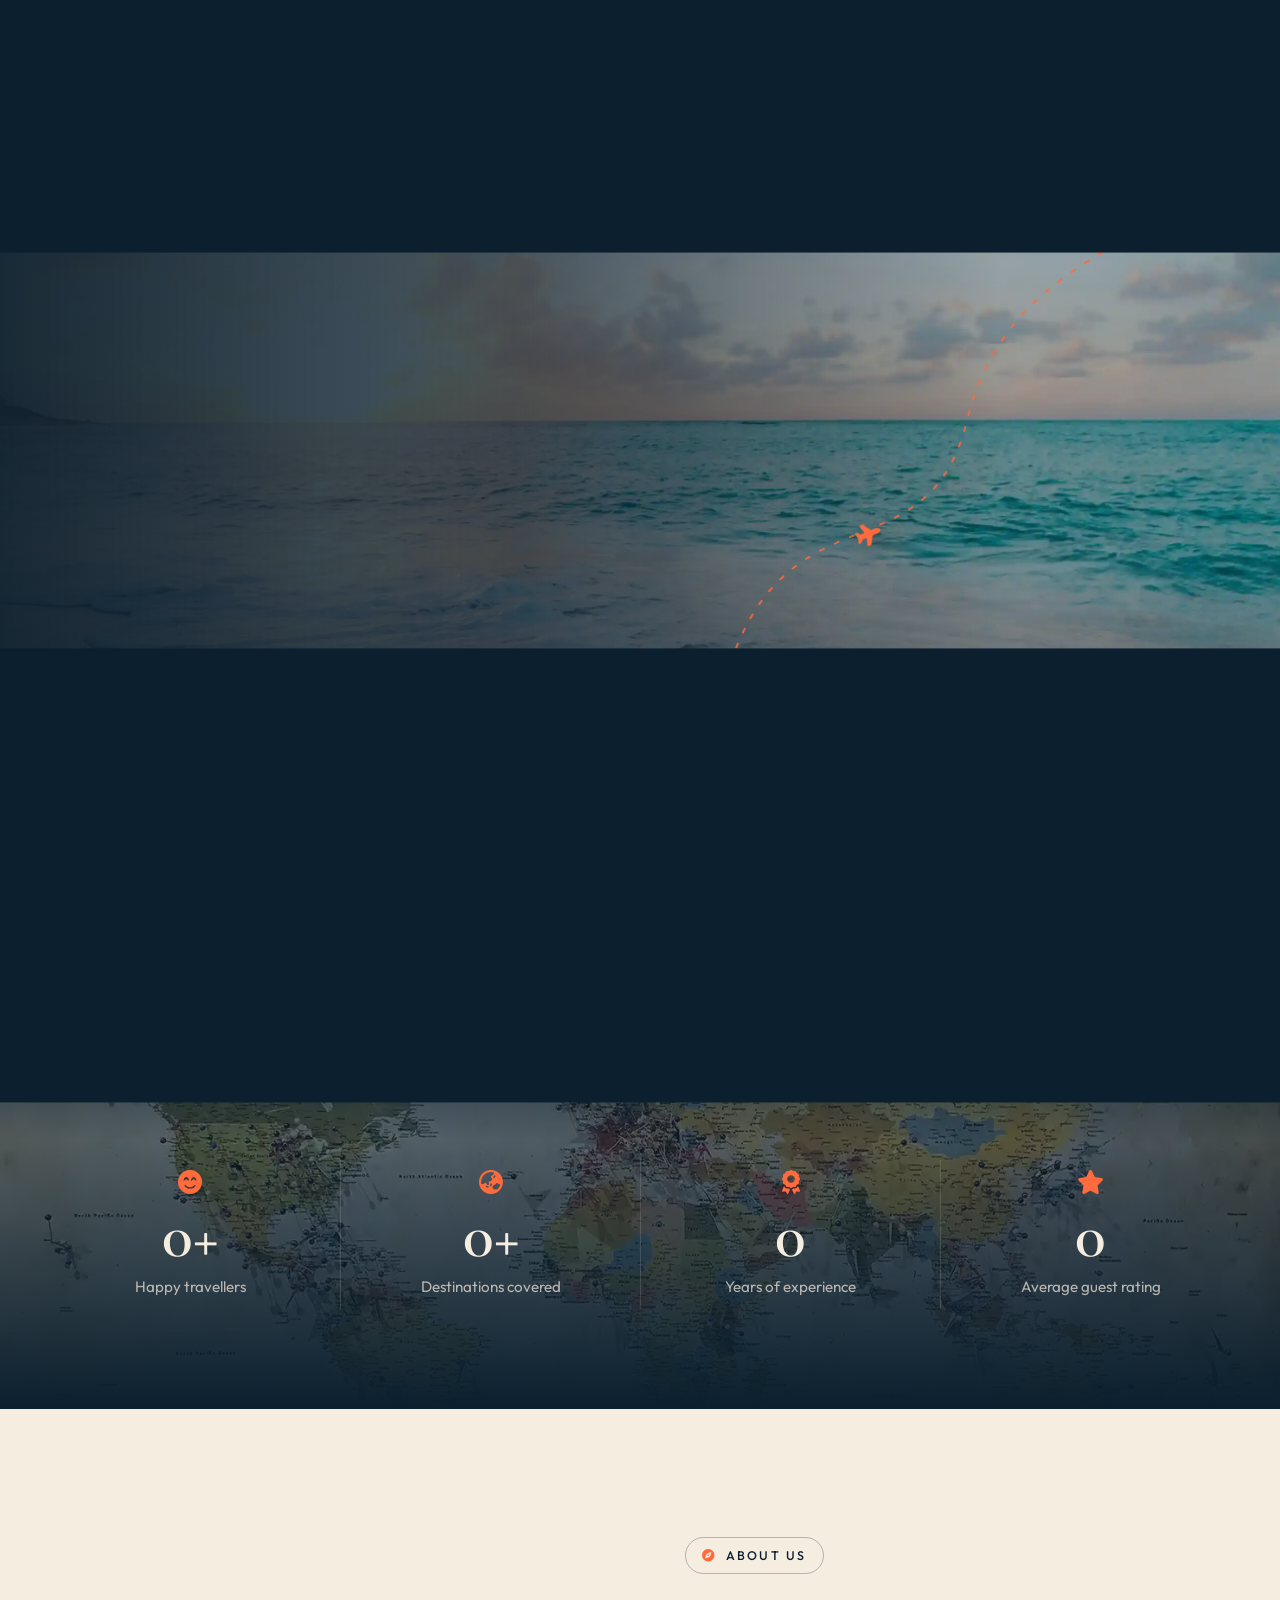
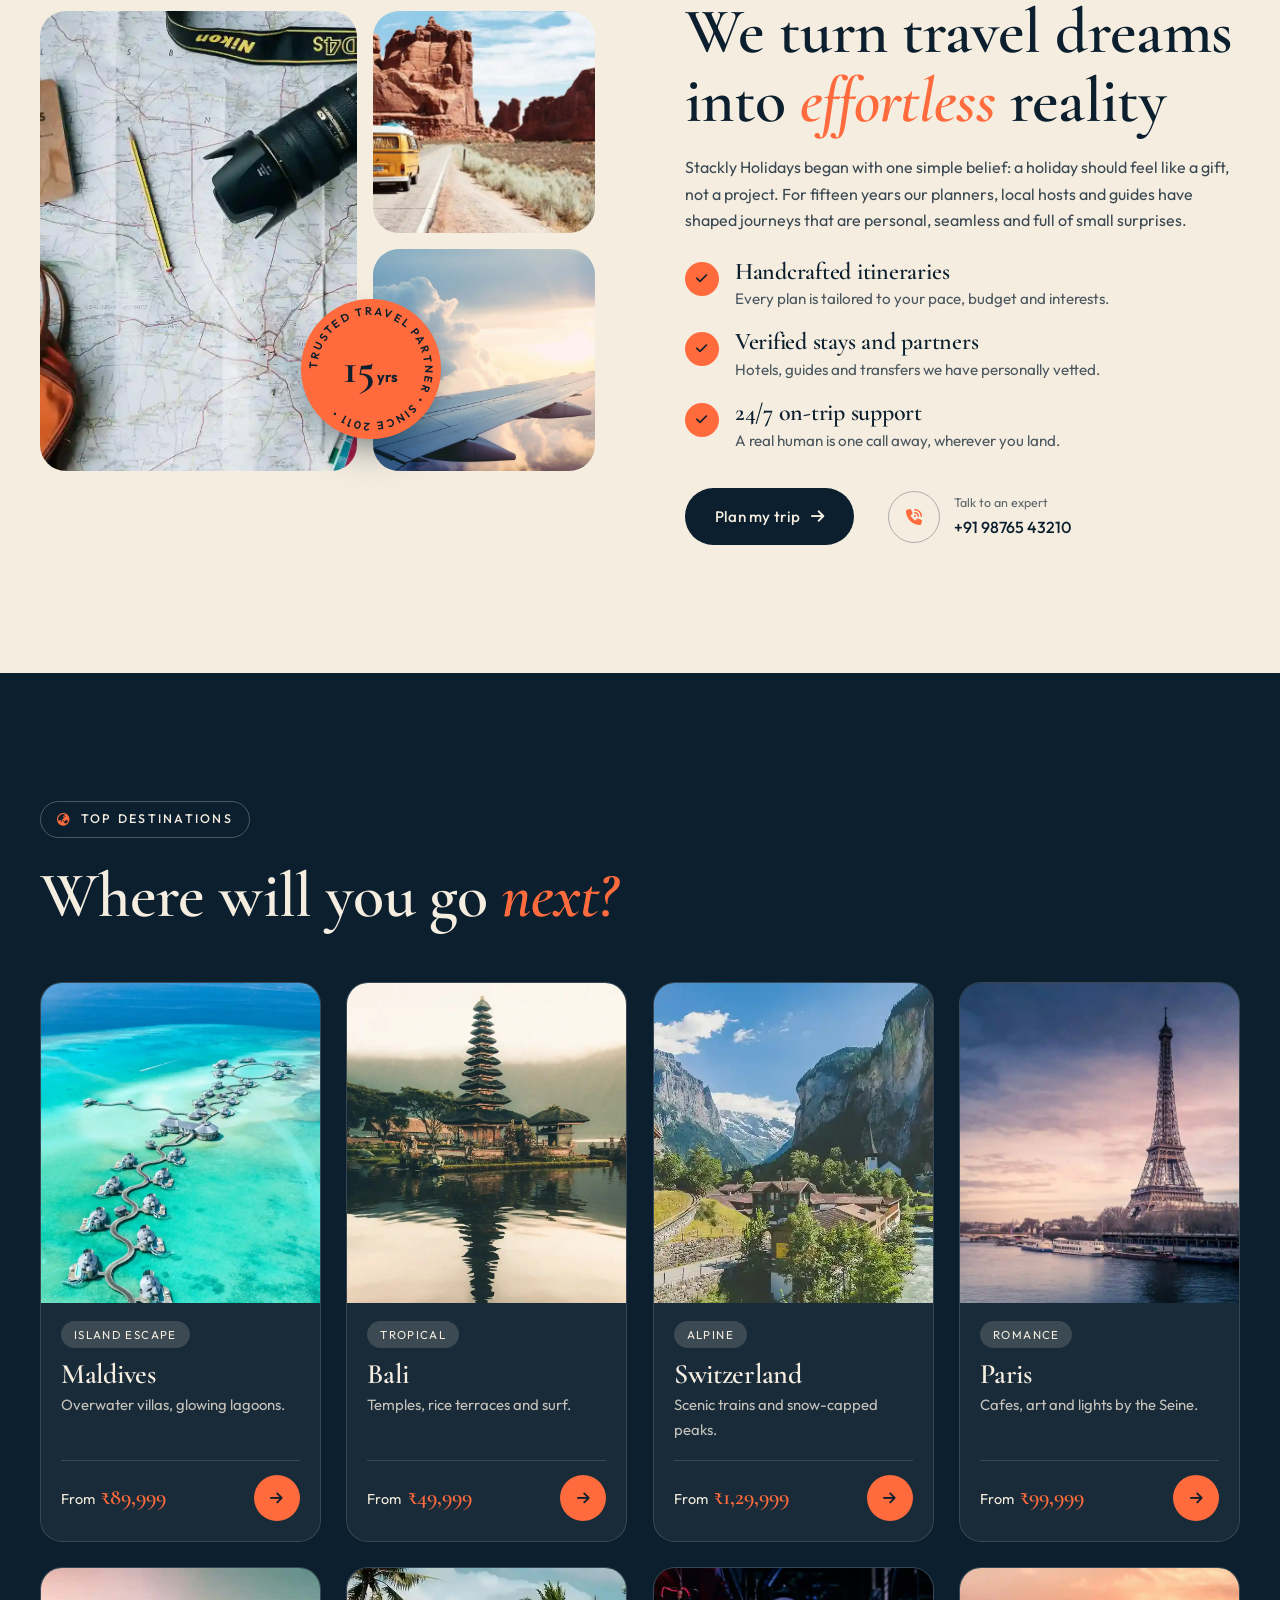
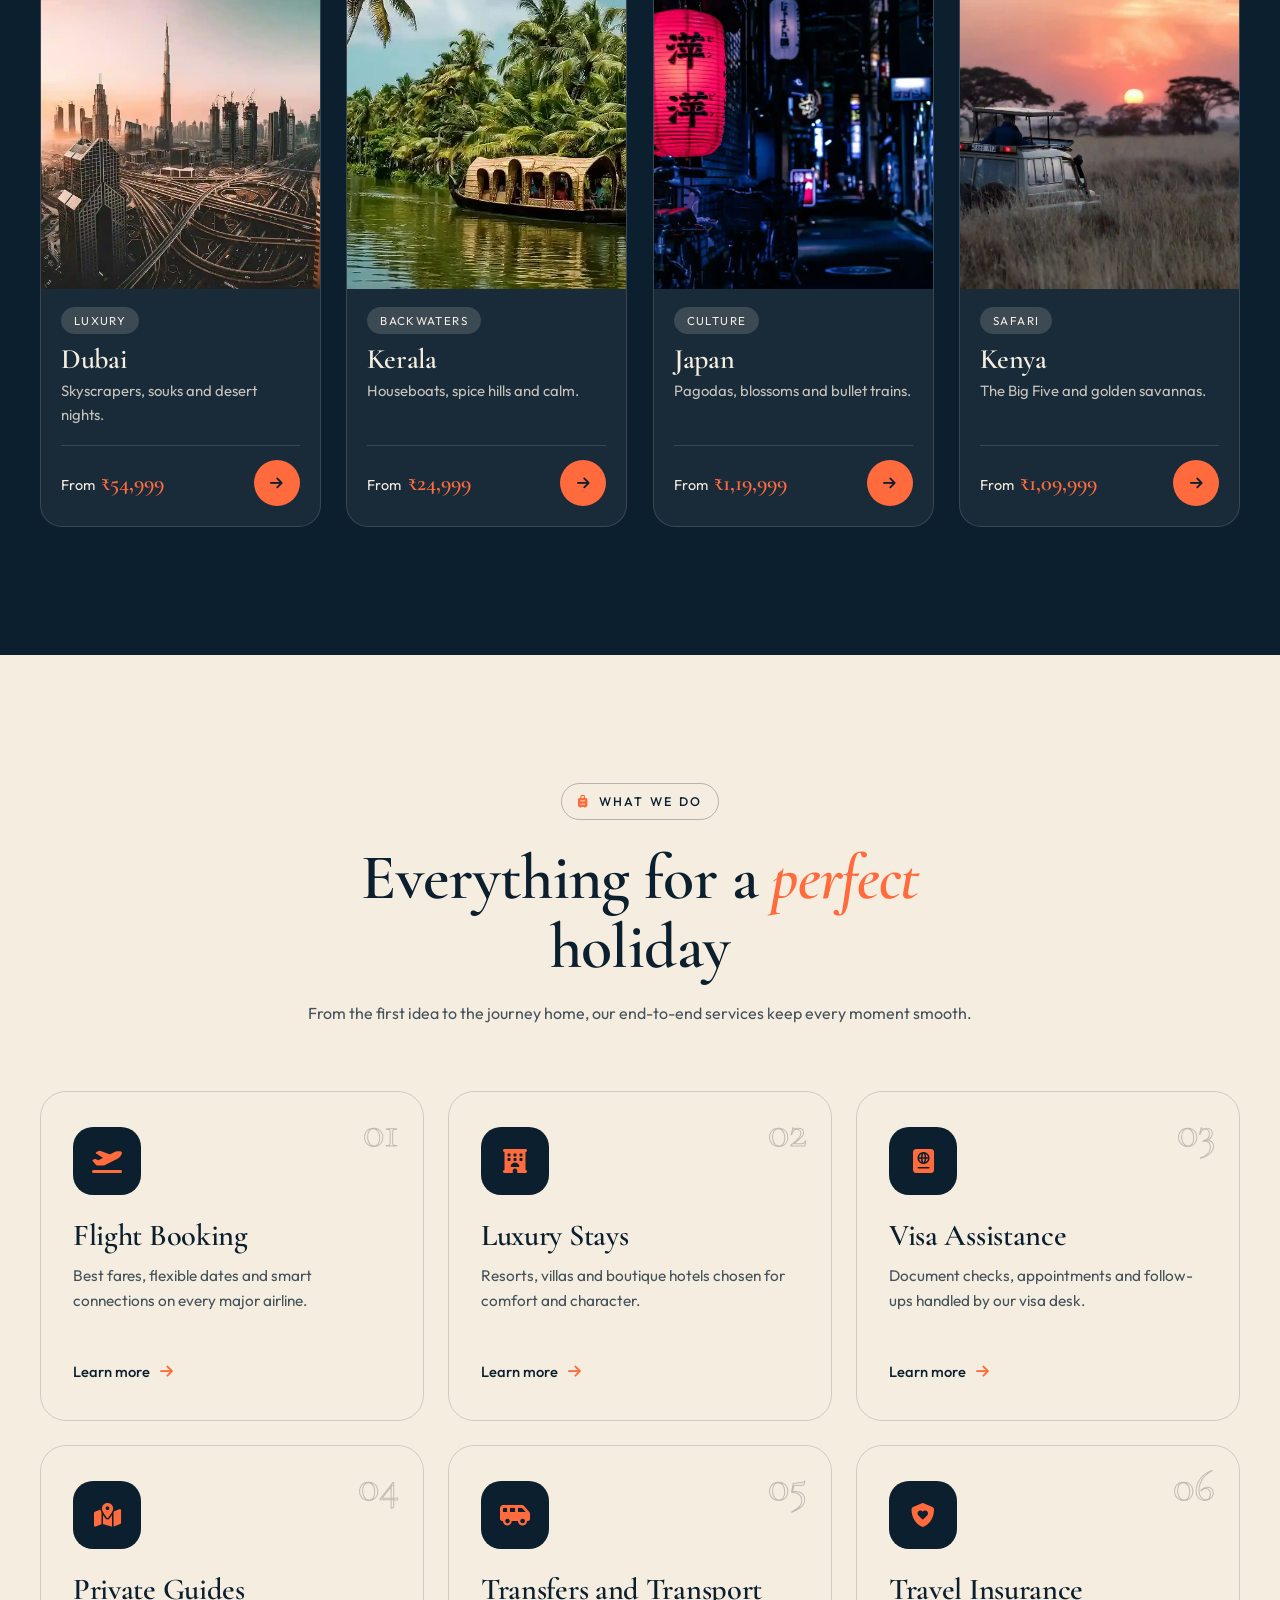
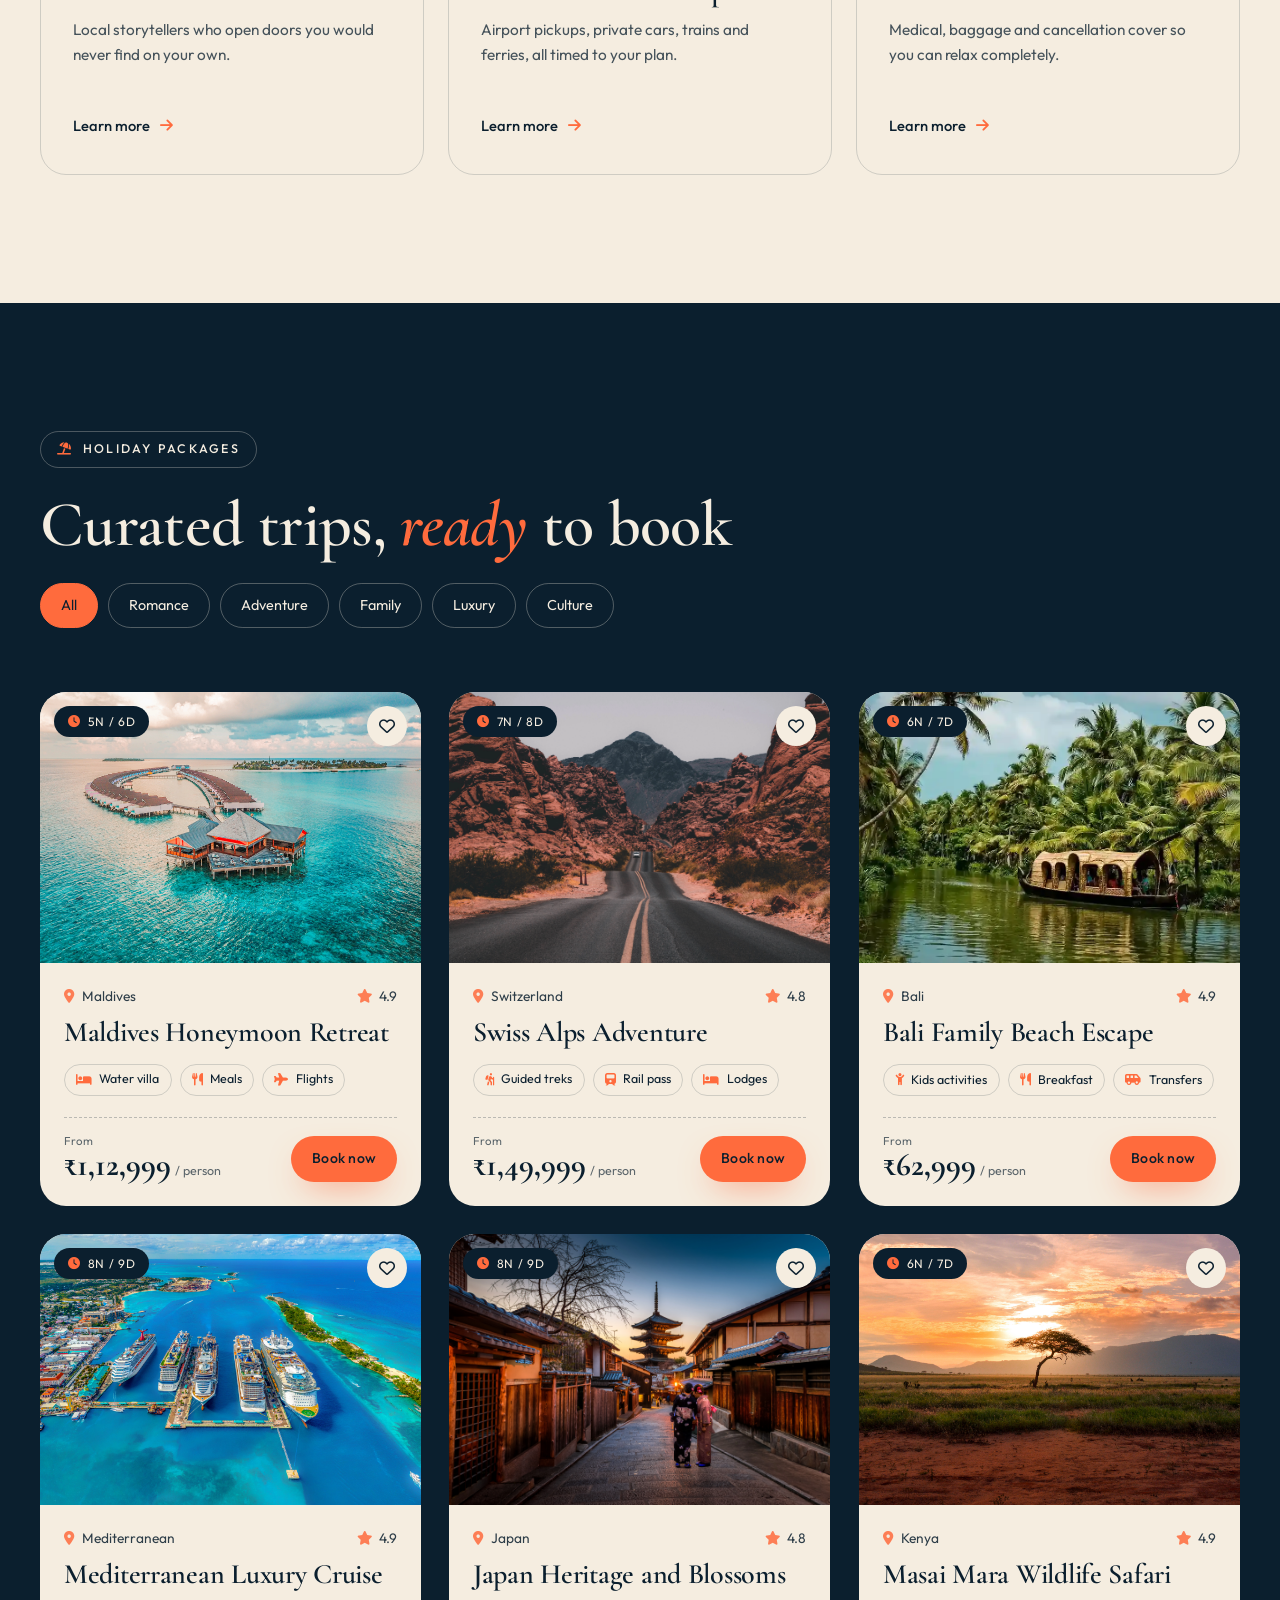
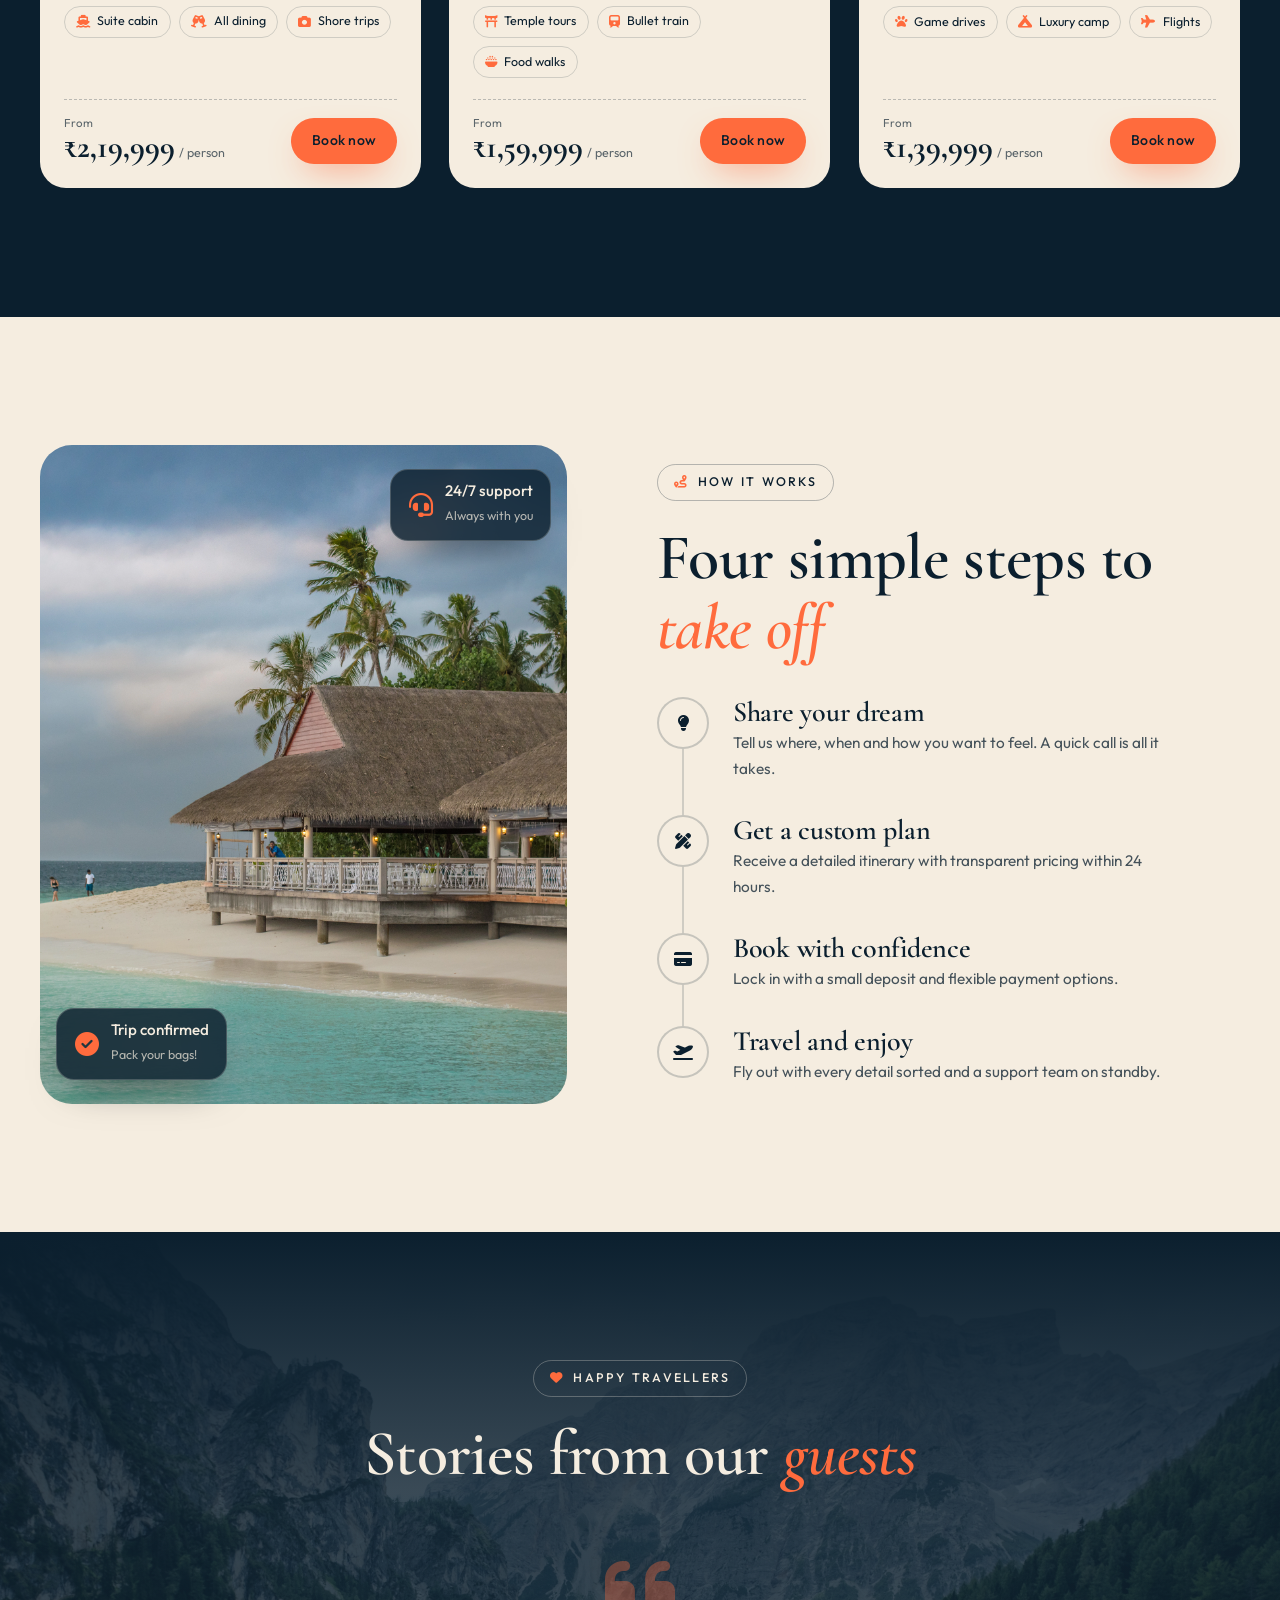
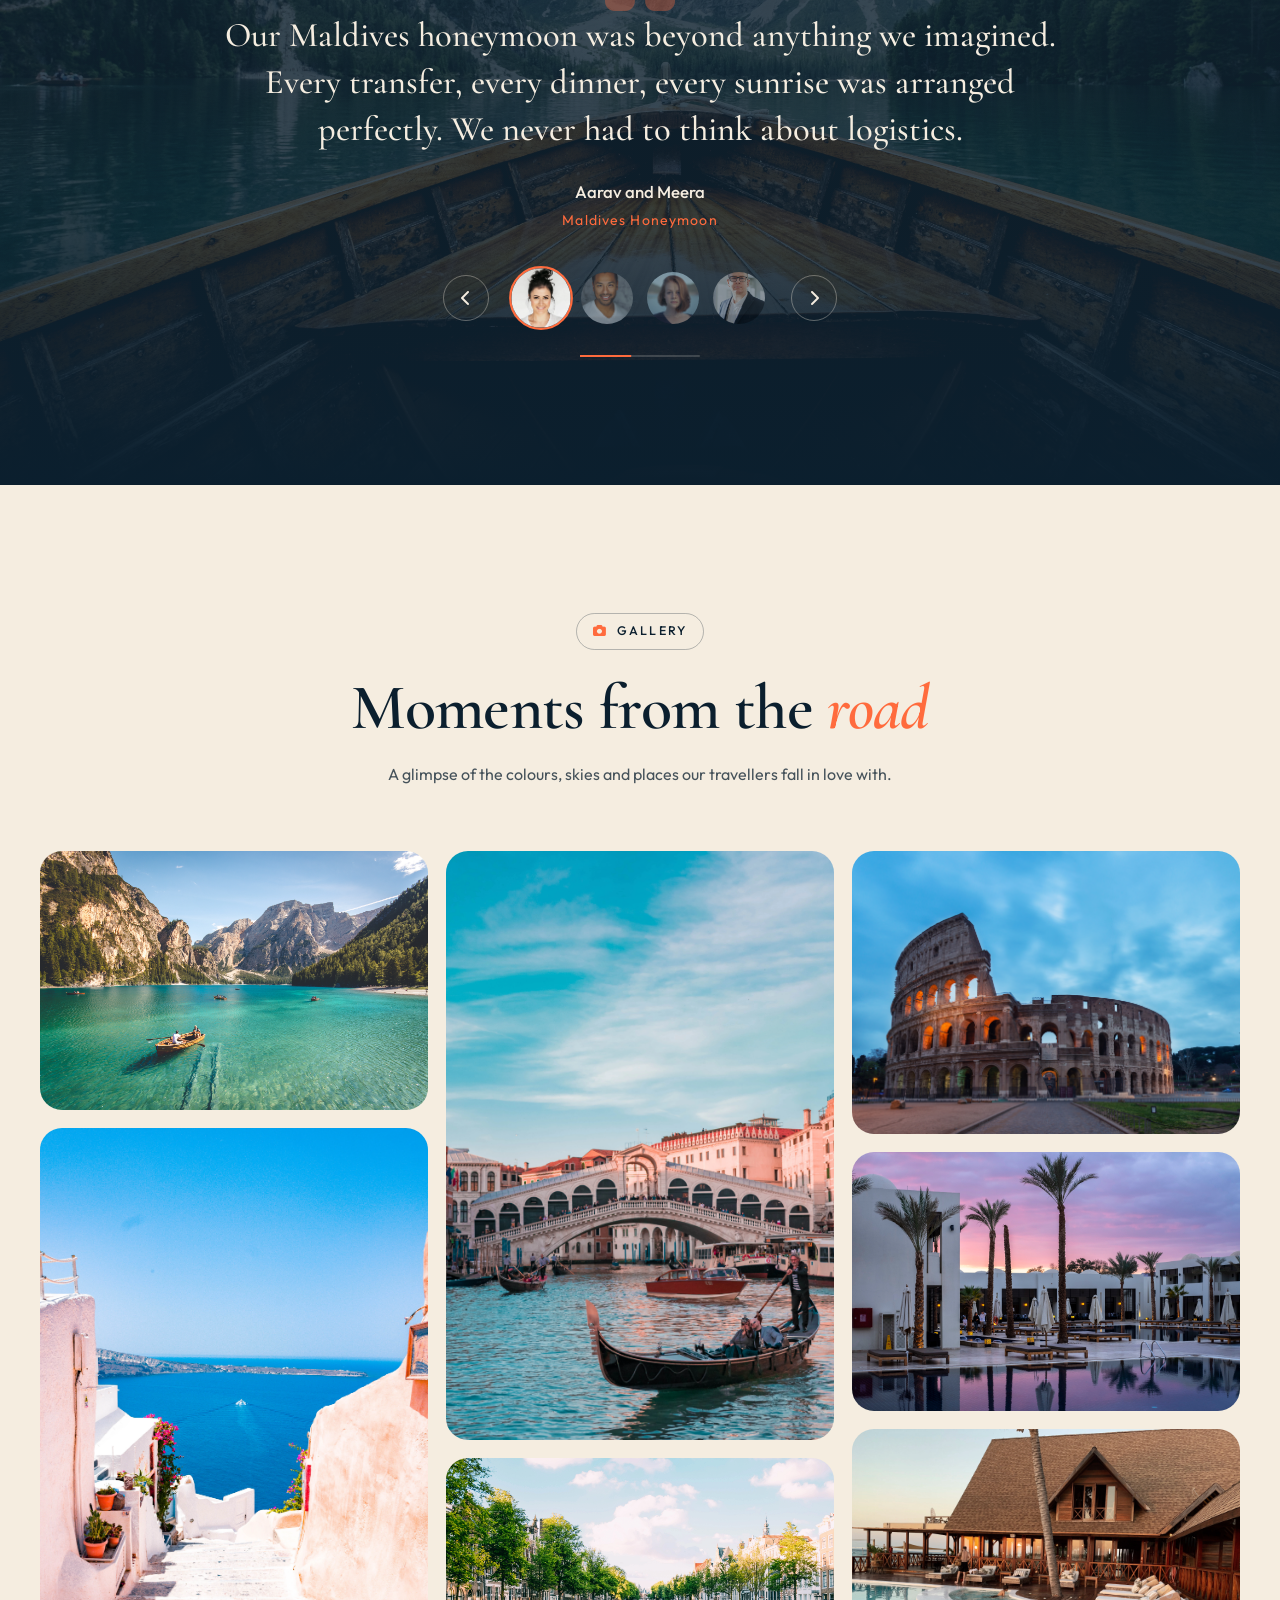
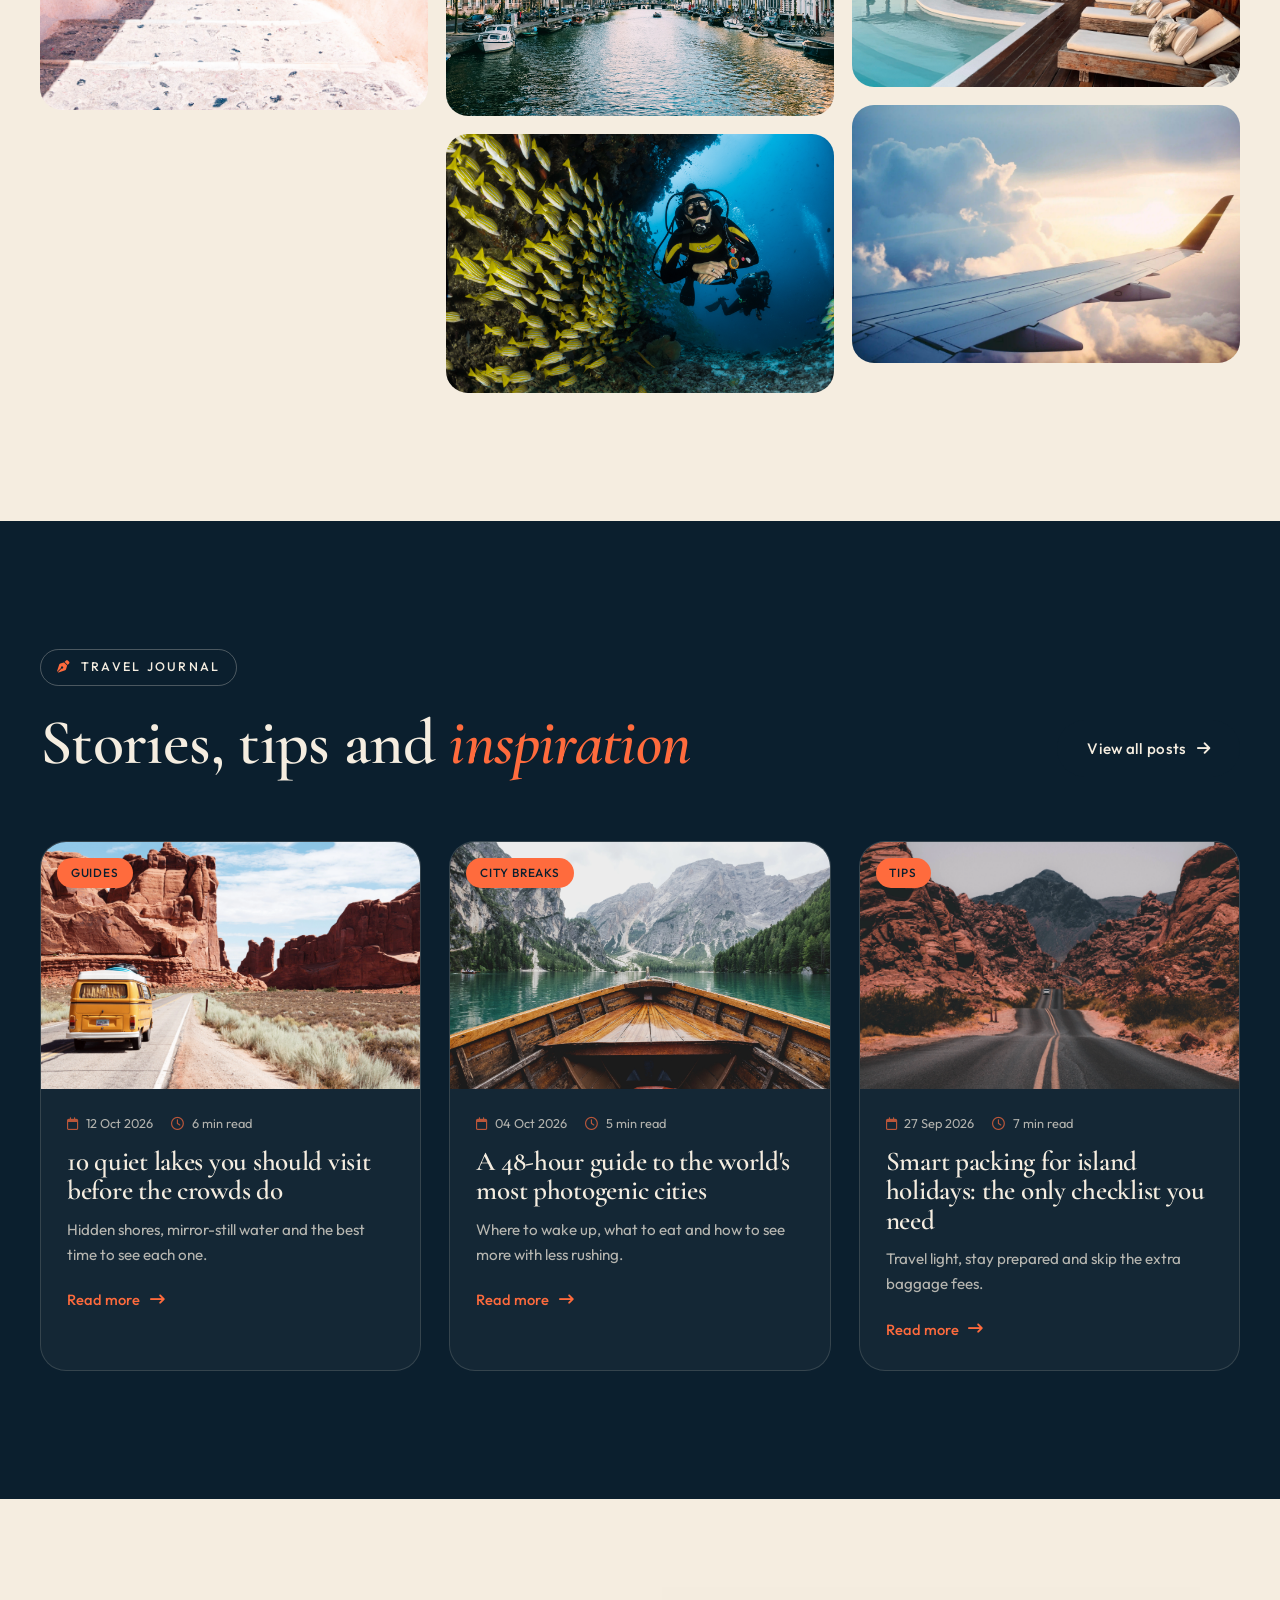
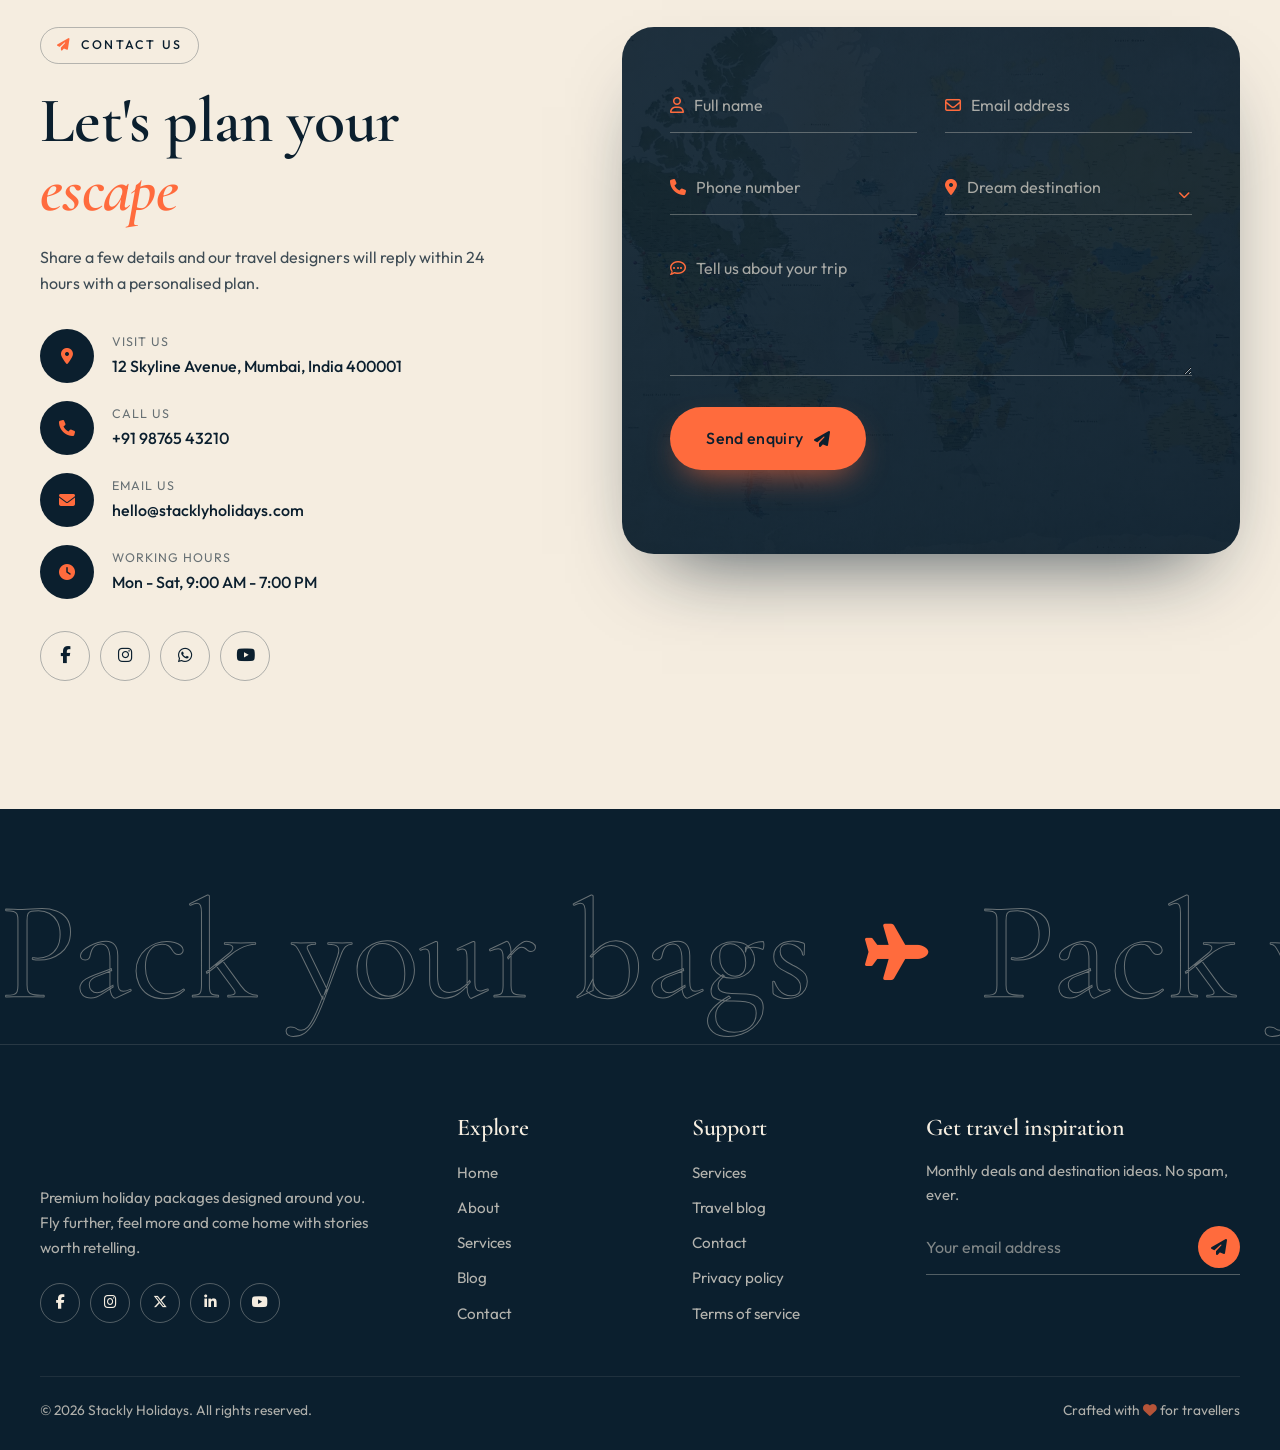
==== index.html @ 22075a01 "first commit" ====
<!DOCTYPE html>
<html lang="en">
<head>
  <meta charset="UTF-8">
  <meta name="viewport" content="width=device-width, initial-scale=1.0">
  <title>Stackly Holidays | Premium Holiday Packages</title>
  <meta name="description" content="Handcrafted holiday packages to the world's most beautiful destinations. Honeymoons, family trips, adventures, cruises and more.">
  <meta name="theme-color" content="#0b1f2e">
  <link rel="icon" href="Assest/stackly-logo.webp" type="image/webp">

  <!-- Fonts -->
  <link rel="preconnect" href="https://fonts.googleapis.com">
  <link rel="preconnect" href="https://fonts.gstatic.com" crossorigin>
  <link href="https://fonts.googleapis.com/css2?family=Cormorant+Garamond:ital,wght@0,500;0,600;0,700;1,500;1,600&family=Outfit:wght@300;400;500;600&display=swap" rel="stylesheet">

  <!-- Font Awesome (only icon set used) -->
  <link rel="stylesheet" href="https://cdnjs.cloudflare.com/ajax/libs/font-awesome/6.5.1/css/all.min.css">
  <!-- AOS -->
  <link rel="stylesheet" href="https://cdnjs.cloudflare.com/ajax/libs/aos/2.3.4/aos.css">

  <link rel="stylesheet" href="style.css">
</head>
<body>

  <!-- ============ PRELOADER ============ -->
  <div class="preloader" id="preloader" aria-hidden="true">
    <div class="pre-panel pre-top"></div>
    <div class="pre-panel pre-bottom"></div>
    <div class="pre-center">
      <img src="Assest/stackly-logo.webp" alt="" width="229" height="58" class="pre-logo">
      <div class="pre-bar"><span id="preBar"></span></div>
      <div class="pre-count"><span id="preCount">0</span>%</div>
    </div>
  </div>

  <div class="scroll-progress" id="scrollProgress"></div>
  <div class="cursor" id="cursor" aria-hidden="true"><span id="cursorText"></span></div>

  <!-- ============ HEADER ============ -->
  <header class="site-header" id="header">
    <div class="header-inner container">
      <a href="#home" class="logo" aria-label="Stackly Holidays - home">
        <img src="Assest/stackly-logo.webp" alt="Stackly logo" width="229" height="58">
      </a>

      <nav class="main-nav" id="mainNav" aria-label="Primary navigation">
        <ul class="nav-list">
          <li><a href="index.html" class="nav-link active" data-text="Home">Home</a></li>
          <li><a href="about.html" class="nav-link" data-text="About">About</a></li>
          <li><a href="services.html" class="nav-link" data-text="Services">Services</a></li>
          <li><a href="blog.html" class="nav-link" data-text="Blog">Blog</a></li>
          <li><a href="contact.html" class="nav-link" data-text="Contact">Contact</a></li>
        </ul>

        <!-- Login button inside the mobile menu (hidden on desktop) -->
        <div class="nav-extra">
          <button type="button" class="btn btn-primary nav-login" id="menuLoginBtn">
            <i class="fa-regular fa-user"></i><span>Login</span>
          </button>
        </div>
      </nav>

      <div class="header-actions">
        <a href="login.html" class="btn btn-login magnetic" id="loginBtn">
  <i class="fa-regular fa-user"></i><span>Login</span>
</a>
        <button class="hamburger" id="hamburger" type="button" aria-label="Open menu" aria-expanded="false" aria-controls="mainNav">
          <span></span><span></span><span></span>
        </button>
      </div>
    </div>
  </header>

  <main>

  <!-- ============ 1. HERO ============ -->
  <section class="hero" id="home">
    <div class="hero-bg">
      <img src="Assest/hp1_11zon.webp" alt="Palm trees and a sailboat on a calm sea at sunset" width="1920" height="1080" fetchpriority="high">
      <div class="hero-overlay"></div>
      <div class="hero-grain"></div>
    </div>

    <div class="container hero-grid">
      <div class="hero-copy">
        <span class="eyebrow" data-hero="fade"><i class="fa-solid fa-plane"></i> Holiday Packages 2026</span>
        <h1 class="hero-title" id="heroTitle">Discover the world, one <em>unforgettable</em> journey at a time</h1>
        <p class="hero-text" data-hero="fade">Handcrafted escapes to 85+ destinations. Pick a dream, we take care of flights, stays, guides and every little detail in between.</p>
        <div class="hero-cta" data-hero="fade">
          <a href="404.html" class="btn btn-primary magnetic"><span>Explore Packages</span> <i class="fa-solid fa-arrow-right"></i></a>
          <a href="404.html" class="play-link hover-view" data-cursor="Play">
            <span class="play-ring"><i class="fa-solid fa-play"></i></span>
            <span>Our Story</span>
          </a>
        </div>
      </div>

      <div class="hero-stage" id="heroStage" aria-hidden="false">
        <svg class="flight-path" viewBox="0 0 400 440" fill="none" aria-hidden="true">
          <path id="flightPath" d="M20 410 C 60 250, 170 330, 200 210 S 330 90, 385 20" stroke-width="1.5" stroke-dasharray="3 9" stroke-linecap="round"/>
        </svg>
        <div class="plane" id="plane"><i class="fa-solid fa-plane"></i></div>

        <figure class="h-card c1" data-depth="26">
          <img src="Assest/hp2_11zon.webp" alt="Sailboat drifting across a warm sunset sea" width="640" height="820">
          <figcaption><i class="fa-solid fa-umbrella-beach"></i> Maldives</figcaption>
        </figure>
        <figure class="h-card c2" data-depth="44">
          <img src="Assest/hp3_11zon.webp" alt="Layered misty mountain ridges at sunrise" width="640" height="820">
          <figcaption><i class="fa-solid fa-mountain"></i> Switzerland</figcaption>
        </figure>
        <figure class="h-card c3" data-depth="34">
          <img src="Assest/hp4_11zon.webp" alt="Glowing city skyline under a full moon" width="640" height="820">
          <figcaption><i class="fa-solid fa-city"></i> Dubai</figcaption>
        </figure>
        <figure class="h-card c4" data-depth="52">
          <img src="Assest/hp5_11zon.webp" alt="Golden desert dunes at dawn" width="640" height="820">
          <figcaption><i class="fa-solid fa-sun"></i> Sahara</figcaption>
        </figure>

        <div class="spin-badge" data-depth="18">
          <svg viewBox="0 0 120 120" aria-hidden="true">
            <defs><path id="circ" d="M60,60 m-46,0 a46,46 0 1,1 92,0 a46,46 0 1,1 -92,0"/></defs>
            <text><textPath href="#circ" startOffset="0">EXPLORE • DISCOVER • ESCAPE • </textPath></text>
          </svg>
          <i class="fa-solid fa-compass"></i>
        </div>
      </div>
    </div>

    <form class="booking-bar container" id="bookingBar" autocomplete="off">
      <label class="field">
        <span class="field-label"><i class="fa-solid fa-location-dot"></i> Destination</span>
        <select aria-label="Destination">
          <option>Maldives</option><option>Bali</option><option>Switzerland</option><option>Paris</option>
          <option>Dubai</option><option>Kerala</option><option>Japan</option><option>Kenya</option>
        </select>
      </label>
      <label class="field">
        <span class="field-label"><i class="fa-solid fa-calendar-days"></i> Travel Date</span>
        <input type="date" aria-label="Travel date">
      </label>
      <label class="field">
        <span class="field-label"><i class="fa-solid fa-users"></i> Travellers</span>
        <select aria-label="Travellers">
          <option>1 Traveller</option><option selected>2 Travellers</option><option>3 - 4 Travellers</option><option>5+ Travellers</option>
        </select>
      </label>
<a href="404.html" class="btn btn-primary magnetic"><i class="fa-solid fa-magnifying-glass"></i> <span>Find Trips</span></a>
    </form>

    <a href="#about" class="scroll-hint" aria-label="Scroll down"><span class="mouse"><i></i></span><small>Scroll</small></a>
  </section>

  <!-- ============ 2. MARQUEE + STATS ============ -->
  <section class="strip" id="strip">
    <div class="strip-bg"><img src="Assest/hp6_11zon.webp" alt="" width="1600" height="800" loading="lazy"></div>
    <div class="marquee" aria-hidden="true">
      <div class="marquee-track">
        <span>Maldives</span><i class="fa-solid fa-star"></i><span>Bali</span><i class="fa-solid fa-star"></i><span>Switzerland</span><i class="fa-solid fa-star"></i><span>Paris</span><i class="fa-solid fa-star"></i><span>Dubai</span><i class="fa-solid fa-star"></i><span>Kerala</span><i class="fa-solid fa-star"></i><span>Japan</span><i class="fa-solid fa-star"></i><span>Kenya</span><i class="fa-solid fa-star"></i>
        <span>Maldives</span><i class="fa-solid fa-star"></i><span>Bali</span><i class="fa-solid fa-star"></i><span>Switzerland</span><i class="fa-solid fa-star"></i><span>Paris</span><i class="fa-solid fa-star"></i><span>Dubai</span><i class="fa-solid fa-star"></i><span>Kerala</span><i class="fa-solid fa-star"></i><span>Japan</span><i class="fa-solid fa-star"></i><span>Kenya</span><i class="fa-solid fa-star"></i>
      </div>
    </div>
    <div class="container stats-grid">
      <div class="stat" data-aos="fade-up">
        <i class="fa-solid fa-face-smile-beam"></i>
        <strong><span data-count="12500">0</span>+</strong>
        <p>Happy travellers</p>
      </div>
      <div class="stat" data-aos="fade-up" data-aos-delay="100">
        <i class="fa-solid fa-earth-asia"></i>
        <strong><span data-count="85">0</span>+</strong>
        <p>Destinations covered</p>
      </div>
      <div class="stat" data-aos="fade-up" data-aos-delay="200">
        <i class="fa-solid fa-award"></i>
        <strong><span data-count="15">0</span></strong>
        <p>Years of experience</p>
      </div>
      <div class="stat" data-aos="fade-up" data-aos-delay="300">
        <i class="fa-solid fa-star"></i>
        <strong><span data-count="4.9" data-decimals="1">0</span></strong>
        <p>Average guest rating</p>
      </div>
    </div>
  </section>

  <!-- ============ 3. ABOUT ============ -->
  <section class="section about" id="about">
    <div class="container about-grid">
      <div class="about-media">
        <div class="am am-1 reveal-img"><img src="Assest/hp7_11zon.webp" alt="Pine forest and mountains at dawn" width="800" height="1000" loading="lazy"></div>
        <div class="am am-2 reveal-img"><img src="Assest/hp8_11zon.webp" alt="Calm lake reflecting a sunset sky" width="640" height="640" loading="lazy"></div>
        <div class="am am-3 reveal-img"><img src="Assest/hp9_11zon.webp" alt="Hot air balloons floating over layered hills" width="640" height="640" loading="lazy"></div>
        <div class="years-badge">
          <svg viewBox="0 0 120 120" aria-hidden="true">
            <defs><path id="circ2" d="M60,60 m-46,0 a46,46 0 1,1 92,0 a46,46 0 1,1 -92,0"/></defs>
            <text><textPath href="#circ2">TRUSTED TRAVEL PARTNER • SINCE 2011 • </textPath></text>
          </svg>
          <strong>15<small>yrs</small></strong>
        </div>
      </div>

      <div class="about-copy">
        <span class="eyebrow" data-aos="fade-up"><i class="fa-solid fa-compass"></i> About us</span>
        <h2 class="section-title" data-split>We turn travel dreams into <em>effortless</em> reality</h2>
        <p data-aos="fade-up">Stackly Holidays began with one simple belief: a holiday should feel like a gift, not a project. For fifteen years our planners, local hosts and guides have shaped journeys that are personal, seamless and full of small surprises.</p>
        <ul class="check-list">
          <li data-aos="fade-up"><i class="fa-solid fa-check"></i><div><h4>Handcrafted itineraries</h4><p>Every plan is tailored to your pace, budget and interests.</p></div></li>
          <li data-aos="fade-up" data-aos-delay="100"><i class="fa-solid fa-check"></i><div><h4>Verified stays and partners</h4><p>Hotels, guides and transfers we have personally vetted.</p></div></li>
          <li data-aos="fade-up" data-aos-delay="200"><i class="fa-solid fa-check"></i><div><h4>24/7 on-trip support</h4><p>A real human is one call away, wherever you land.</p></div></li>
        </ul>
        <div class="about-cta" data-aos="fade-up">
          <a href="404.html" class="btn btn-dark magnetic"><span>Plan my trip</span> <i class="fa-solid fa-arrow-right"></i></a>
          <a href="404.html" class="call-link"><span class="call-icon"><i class="fa-solid fa-phone-volume"></i></span><span><small>Talk to an expert</small><b>+91 98765 43210</b></span></a>
        </div>
      </div>
    </div>
  </section>

  <!-- ============ 4. DESTINATIONS (horizontal scroll) ============ -->
  <section class="dest" id="destinations">
    <div class="dest-pin" id="destPin">
      <div class="container dest-head">
        <div>
          <span class="eyebrow" data-aos="fade-up"><i class="fa-solid fa-earth-asia"></i> Top destinations</span>
          <h2 class="section-title" data-split>Where will you go <em>next?</em></h2>
        </div>
        <p class="dest-note" data-aos="fade-up"><i class="fa-solid fa-hand-pointer"></i> Keep scrolling or swipe to explore</p>
      </div>
      <div class="dest-track-wrap">
        <div class="dest-track" id="destTrack">
          <article class="d-card hover-view" data-cursor="View"><div class="d-img"><img src="Assest/hp2_11zon.webp" alt="Maldives sunset with a sailboat" width="800" height="1040" loading="lazy"></div>
            <div class="d-info"><span class="tag">Island escape</span><h3>Maldives</h3><p>Overwater villas, glowing lagoons.</p><div class="d-foot"><span>From <b>₹89,999</b></span><a href="404.html" class="round-btn" aria-label="View Maldives packages"><i class="fa-solid fa-arrow-right"></i></a></div></div></article>
          <article class="d-card hover-view" data-cursor="View"><div class="d-img"><img src="Assest/hp10_11zon.webp" alt="Bali beach with palm trees at dawn" width="800" height="1040" loading="lazy"></div>
            <div class="d-info"><span class="tag">Tropical</span><h3>Bali</h3><p>Temples, rice terraces and surf.</p><div class="d-foot"><span>From <b>₹49,999</b></span><a href="404.html" class="round-btn" aria-label="View Bali packages"><i class="fa-solid fa-arrow-right"></i></a></div></div></article>
          <article class="d-card hover-view" data-cursor="View"><div class="d-img"><img src="Assest/hp11_11zon.webp" alt="Snowy Swiss peaks at sunrise" width="800" height="1040" loading="lazy"></div>
            <div class="d-info"><span class="tag">Alpine</span><h3>Switzerland</h3><p>Scenic trains and snow-capped peaks.</p><div class="d-foot"><span>From <b>₹1,29,999</b></span><a href="404.html" class="round-btn" aria-label="View Switzerland packages"><i class="fa-solid fa-arrow-right"></i></a></div></div></article>
          <article class="d-card hover-view" data-cursor="View"><div class="d-img"><img src="Assest/hp12_11zon.webp" alt="Paris skyline with the Eiffel Tower at night" width="800" height="1040" loading="lazy"></div>
            <div class="d-info"><span class="tag">Romance</span><h3>Paris</h3><p>Cafes, art and lights by the Seine.</p><div class="d-foot"><span>From <b>₹99,999</b></span><a href="404.html" class="round-btn" aria-label="View Paris packages"><i class="fa-solid fa-arrow-right"></i></a></div></div></article>
          <article class="d-card hover-view" data-cursor="View"><div class="d-img"><img src="Assest/hp13_11zon.webp" alt="Dubai skyline with a tall tower at sunset" width="800" height="1040" loading="lazy"></div>
            <div class="d-info"><span class="tag">Luxury</span><h3>Dubai</h3><p>Skyscrapers, souks and desert nights.</p><div class="d-foot"><span>From <b>₹54,999</b></span><a href="404.html" class="round-btn" aria-label="View Dubai packages"><i class="fa-solid fa-arrow-right"></i></a></div></div></article>
          <article class="d-card hover-view" data-cursor="View"><div class="d-img"><img src="Assest/hp14_11zon.webp" alt="Kerala backwaters with a houseboat and palms" width="800" height="1040" loading="lazy"></div>
            <div class="d-info"><span class="tag">Backwaters</span><h3>Kerala</h3><p>Houseboats, spice hills and calm.</p><div class="d-foot"><span>From <b>₹24,999</b></span><a href="404.html" class="round-btn" aria-label="View Kerala packages"><i class="fa-solid fa-arrow-right"></i></a></div></div></article>
          <article class="d-card hover-view" data-cursor="View"><div class="d-img"><img src="Assest/hp15_11zon.webp" alt="Japanese pagoda in front of a rising sun" width="800" height="1040" loading="lazy"></div>
            <div class="d-info"><span class="tag">Culture</span><h3>Japan</h3><p>Pagodas, blossoms and bullet trains.</p><div class="d-foot"><span>From <b>₹1,19,999</b></span><a href="404.html" class="round-btn" aria-label="View Japan packages"><i class="fa-solid fa-arrow-right"></i></a></div></div></article>
          <article class="d-card hover-view" data-cursor="View"><div class="d-img"><img src="Assest/hp5_11zon.webp" alt="Acacia trees on the African savanna at sunset" width="800" height="1040" loading="lazy"></div>
            <div class="d-info"><span class="tag">Safari</span><h3>Kenya</h3><p>The Big Five and golden savannas.</p><div class="d-foot"><span>From <b>₹1,09,999</b></span><a href="404.html" class="round-btn" aria-label="View Kenya packages"><i class="fa-solid fa-arrow-right"></i></a></div></div></article>
        </div>
      </div>
      <div class="dest-progress container"><span id="destBar"></span></div>
    </div>
  </section>

  <!-- ============ 5. SERVICES ============ -->
  <section class="section services" id="services">
    <div class="container">
      <div class="section-head center">
        <span class="eyebrow" data-aos="fade-up"><i class="fa-solid fa-suitcase-rolling"></i> What we do</span>
        <h2 class="section-title" data-split>Everything for a <em>perfect</em> holiday</h2>
        <p data-aos="fade-up">From the first idea to the journey home, our end-to-end services keep every moment smooth.</p>
      </div>
      <div class="svc-grid">
        <article class="svc" data-aos="fade-up">
          <div class="svc-bg"><img src="Assest/hp9_11zon.webp" alt="" width="640" height="420" loading="lazy"></div>
          <span class="svc-num">01</span>
          <div class="svc-icon"><i class="fa-solid fa-plane-departure"></i></div>
          <h3>Flight Booking</h3><p>Best fares, flexible dates and smart connections on every major airline.</p>
          <a href="404.html" class="svc-link">Learn more <i class="fa-solid fa-arrow-right"></i></a>
        </article>
        <article class="svc" data-aos="fade-up" data-aos-delay="100">
          <div class="svc-bg"><img src="Assest/hp16_11zon.webp" alt="" width="640" height="420" loading="lazy"></div>
          <span class="svc-num">02</span>
          <div class="svc-icon"><i class="fa-solid fa-hotel"></i></div>
          <h3>Luxury Stays</h3><p>Resorts, villas and boutique hotels chosen for comfort and character.</p>
          <a href="404.html" class="svc-link">Learn more <i class="fa-solid fa-arrow-right"></i></a>
        </article>
        <article class="svc" data-aos="fade-up" data-aos-delay="200">
          <div class="svc-bg"><img src="Assest/hp7_11zon.webp" alt="" width="640" height="420" loading="lazy"></div>
          <span class="svc-num">03</span>
          <div class="svc-icon"><i class="fa-solid fa-passport"></i></div>
          <h3>Visa Assistance</h3><p>Document checks, appointments and follow-ups handled by our visa desk.</p>
          <a href="404.html" class="svc-link">Learn more <i class="fa-solid fa-arrow-right"></i></a>
        </article>
        <article class="svc" data-aos="fade-up">
          <div class="svc-bg"><img src="Assest/hp17_11zon.webp" alt="" width="640" height="420" loading="lazy"></div>
          <span class="svc-num">04</span>
          <div class="svc-icon"><i class="fa-solid fa-map-location-dot"></i></div>
          <h3>Private Guides</h3><p>Local storytellers who open doors you would never find on your own.</p>
          <a href="404.html" class="svc-link">Learn more <i class="fa-solid fa-arrow-right"></i></a>
        </article>
        <article class="svc" data-aos="fade-up" data-aos-delay="100">
          <div class="svc-bg"><img src="Assest/hp18_11zon.webp" alt="" width="640" height="420" loading="lazy"></div>
          <span class="svc-num">05</span>
          <div class="svc-icon"><i class="fa-solid fa-van-shuttle"></i></div>
          <h3>Transfers and Transport</h3><p>Airport pickups, private cars, trains and ferries, all timed to your plan.</p>
          <a href="404.html" class="svc-link">Learn more <i class="fa-solid fa-arrow-right"></i></a>
        </article>
        <article class="svc" data-aos="fade-up" data-aos-delay="200">
          <div class="svc-bg"><img src="Assest/hp19_11zon.webp" alt="" width="640" height="420" loading="lazy"></div>
          <span class="svc-num">06</span>
          <div class="svc-icon"><i class="fa-solid fa-shield-heart"></i></div>
          <h3>Travel Insurance</h3><p>Medical, baggage and cancellation cover so you can relax completely.</p>
          <a href="404.html" class="svc-link">Learn more <i class="fa-solid fa-arrow-right"></i></a>
        </article>
      </div>
    </div>
  </section>

  <!-- ============ 6. PACKAGES ============ -->
  <section class="section packages" id="packages">
    <div class="container">
      <div class="section-head split-head">
        <div>
          <span class="eyebrow" data-aos="fade-up"><i class="fa-solid fa-umbrella-beach"></i> Holiday packages</span>
          <h2 class="section-title" data-split>Curated trips, <em>ready</em> to book</h2>
        </div>
        <div class="filters" id="filters" role="tablist" aria-label="Filter packages">
          <button class="chip active" data-filter="all" type="button">All</button>
          <button class="chip" data-filter="romance" type="button">Romance</button>
          <button class="chip" data-filter="adventure" type="button">Adventure</button>
          <button class="chip" data-filter="family" type="button">Family</button>
          <button class="chip" data-filter="luxury" type="button">Luxury</button>
          <button class="chip" data-filter="culture" type="button">Culture</button>
        </div>
      </div>

      <div class="pkg-grid" id="pkgGrid">
        <article class="pkg tilt" data-cat="romance luxury">
          <div class="pkg-img"><img src="Assest/hp21.webp" alt="Moonlit beach with a sailboat" width="900" height="640" loading="lazy">
            <span class="pkg-badge"><i class="fa-solid fa-clock"></i> 5N / 6D</span>
            <button class="wish" type="button" aria-label="Save to wishlist" aria-pressed="false"><i class="fa-regular fa-heart"></i></button></div>
          <div class="pkg-body">
            <div class="pkg-meta"><span><i class="fa-solid fa-location-dot"></i> Maldives</span><span class="rate"><i class="fa-solid fa-star"></i> 4.9</span></div>
            <h3>Maldives Honeymoon Retreat</h3>
            <ul class="pkg-incl"><li><i class="fa-solid fa-bed"></i> Water villa</li><li><i class="fa-solid fa-utensils"></i> Meals</li><li><i class="fa-solid fa-plane"></i> Flights</li></ul>
            <div class="pkg-foot"><div class="price"><small>From</small><b>₹1,12,999</b><span>/ person</span></div><a href="404.html" class="btn btn-primary btn-sm"><span>Book now</span></a></div>
          </div>
        </article>

        <article class="pkg tilt" data-cat="adventure">
          <div class="pkg-img"><img src="Assest/hp20.webp" alt="Snowy mountain peaks under a starry sky" width="900" height="640" loading="lazy">
            <span class="pkg-badge"><i class="fa-solid fa-clock"></i> 7N / 8D</span>
            <button class="wish" type="button" aria-label="Save to wishlist" aria-pressed="false"><i class="fa-regular fa-heart"></i></button></div>
          <div class="pkg-body">
            <div class="pkg-meta"><span><i class="fa-solid fa-location-dot"></i> Switzerland</span><span class="rate"><i class="fa-solid fa-star"></i> 4.8</span></div>
            <h3>Swiss Alps Adventure</h3>
            <ul class="pkg-incl"><li><i class="fa-solid fa-person-hiking"></i> Guided treks</li><li><i class="fa-solid fa-train"></i> Rail pass</li><li><i class="fa-solid fa-bed"></i> Lodges</li></ul>
            <div class="pkg-foot"><div class="price"><small>From</small><b>₹1,49,999</b><span>/ person</span></div><a href="404.html" class="btn btn-primary btn-sm"><span>Book now</span></a></div>
          </div>
        </article>

        <article class="pkg tilt" data-cat="family">
          <div class="pkg-img"><img src="Assest/hp14_11zon.webp" alt="Sunny tropical beach with palms and a boat" width="900" height="640" loading="lazy">
            <span class="pkg-badge"><i class="fa-solid fa-clock"></i> 6N / 7D</span>
            <button class="wish" type="button" aria-label="Save to wishlist" aria-pressed="false"><i class="fa-regular fa-heart"></i></button></div>
          <div class="pkg-body">
            <div class="pkg-meta"><span><i class="fa-solid fa-location-dot"></i> Bali</span><span class="rate"><i class="fa-solid fa-star"></i> 4.9</span></div>
            <h3>Bali Family Beach Escape</h3>
            <ul class="pkg-incl"><li><i class="fa-solid fa-child-reaching"></i> Kids activities</li><li><i class="fa-solid fa-utensils"></i> Breakfast</li><li><i class="fa-solid fa-van-shuttle"></i> Transfers</li></ul>
            <div class="pkg-foot"><div class="price"><small>From</small><b>₹62,999</b><span>/ person</span></div><a href="404.html" class="btn btn-primary btn-sm"><span>Book now</span></a></div>
          </div>
        </article>

        <article class="pkg tilt" data-cat="luxury romance">
          <div class="pkg-img"><img src="Assest/hp22.webp" alt="Cruise ship sailing into a glowing sunset" width="900" height="640" loading="lazy">
            <span class="pkg-badge"><i class="fa-solid fa-clock"></i> 8N / 9D</span>
            <button class="wish" type="button" aria-label="Save to wishlist" aria-pressed="false"><i class="fa-regular fa-heart"></i></button></div>
          <div class="pkg-body">
            <div class="pkg-meta"><span><i class="fa-solid fa-location-dot"></i> Mediterranean</span><span class="rate"><i class="fa-solid fa-star"></i> 4.9</span></div>
            <h3>Mediterranean Luxury Cruise</h3>
            <ul class="pkg-incl"><li><i class="fa-solid fa-ship"></i> Suite cabin</li><li><i class="fa-solid fa-champagne-glasses"></i> All dining</li><li><i class="fa-solid fa-camera"></i> Shore trips</li></ul>
            <div class="pkg-foot"><div class="price"><small>From</small><b>₹2,19,999</b><span>/ person</span></div><a href="404.html" class="btn btn-primary btn-sm"><span>Book now</span></a></div>
          </div>
        </article>

        <article class="pkg tilt" data-cat="culture">
          <div class="pkg-img"><img src="Assest/hp32.webp" alt="Pagoda silhouette with drifting blossoms at sunset" width="900" height="640" loading="lazy">
            <span class="pkg-badge"><i class="fa-solid fa-clock"></i> 8N / 9D</span>
            <button class="wish" type="button" aria-label="Save to wishlist" aria-pressed="false"><i class="fa-regular fa-heart"></i></button></div>
          <div class="pkg-body">
            <div class="pkg-meta"><span><i class="fa-solid fa-location-dot"></i> Japan</span><span class="rate"><i class="fa-solid fa-star"></i> 4.8</span></div>
            <h3>Japan Heritage and Blossoms</h3>
            <ul class="pkg-incl"><li><i class="fa-solid fa-torii-gate"></i> Temple tours</li><li><i class="fa-solid fa-train"></i> Bullet train</li><li><i class="fa-solid fa-bowl-rice"></i> Food walks</li></ul>
            <div class="pkg-foot"><div class="price"><small>From</small><b>₹1,59,999</b><span>/ person</span></div><a href="404.html" class="btn btn-primary btn-sm"><span>Book now</span></a></div>
          </div>
        </article>

        <article class="pkg tilt" data-cat="adventure family">
          <div class="pkg-img"><img src="Assest/hp33.webp" alt="Acacia trees on the savanna at dawn" width="900" height="640" loading="lazy">
            <span class="pkg-badge"><i class="fa-solid fa-clock"></i> 6N / 7D</span>
            <button class="wish" type="button" aria-label="Save to wishlist" aria-pressed="false"><i class="fa-regular fa-heart"></i></button></div>
          <div class="pkg-body">
            <div class="pkg-meta"><span><i class="fa-solid fa-location-dot"></i> Kenya</span><span class="rate"><i class="fa-solid fa-star"></i> 4.9</span></div>
            <h3>Masai Mara Wildlife Safari</h3>
            <ul class="pkg-incl"><li><i class="fa-solid fa-paw"></i> Game drives</li><li><i class="fa-solid fa-campground"></i> Luxury camp</li><li><i class="fa-solid fa-plane"></i> Flights</li></ul>
            <div class="pkg-foot"><div class="price"><small>From</small><b>₹1,39,999</b><span>/ person</span></div><a href="404.html" class="btn btn-primary btn-sm"><span>Book now</span></a></div>
          </div>
        </article>
      </div>
    </div>
  </section>

  <!-- ============ 7. PROCESS ============ -->
  <section class="section process" id="process">
    <div class="container process-grid">
      <div class="process-media">
        <div class="pm-main reveal-img"><img src="Assest/hp26.webp" alt="Hot air balloons rising over a sunset landscape" width="800" height="800" loading="lazy"></div>
        <div class="pm-float pm-f1"><i class="fa-solid fa-circle-check"></i><div><b>Trip confirmed</b><small>Pack your bags!</small></div></div>
        <div class="pm-float pm-f2"><i class="fa-solid fa-headset"></i><div><b>24/7 support</b><small>Always with you</small></div></div>
      </div>
      <div class="process-copy">
        <span class="eyebrow" data-aos="fade-up"><i class="fa-solid fa-route"></i> How it works</span>
        <h2 class="section-title" data-split>Four simple steps to <em>take off</em></h2>
        <div class="timeline" id="timeline">
          <div class="tl-line"><span id="tlFill"></span></div>
          <div class="step"><span class="step-dot"><i class="fa-solid fa-lightbulb"></i></span><div><h4>Share your dream</h4><p>Tell us where, when and how you want to feel. A quick call is all it takes.</p></div></div>
          <div class="step"><span class="step-dot"><i class="fa-solid fa-pen-ruler"></i></span><div><h4>Get a custom plan</h4><p>Receive a detailed itinerary with transparent pricing within 24 hours.</p></div></div>
          <div class="step"><span class="step-dot"><i class="fa-solid fa-credit-card"></i></span><div><h4>Book with confidence</h4><p>Lock in with a small deposit and flexible payment options.</p></div></div>
          <div class="step"><span class="step-dot"><i class="fa-solid fa-plane-departure"></i></span><div><h4>Travel and enjoy</h4><p>Fly out with every detail sorted and a support team on standby.</p></div></div>
        </div>
      </div>
    </div>
  </section>

  <!-- ============ 8. TESTIMONIALS ============ -->
  <section class="section testi" id="testimonials">
    <div class="testi-bg"><img src="Assest/hp29.webp" alt="" width="1600" height="700" loading="lazy"></div>
    <div class="container">
      <div class="section-head center">
        <span class="eyebrow" data-aos="fade-up"><i class="fa-solid fa-heart"></i> Happy travellers</span>
        <h2 class="section-title" data-split>Stories from our <em>guests</em></h2>
      </div>

      <div class="testi-slider" id="testiSlider">
        <i class="fa-solid fa-quote-left big-quote" aria-hidden="true"></i>
        <div class="t-slides">
          <blockquote class="t-slide active">
            <p>Our Maldives honeymoon was beyond anything we imagined. Every transfer, every dinner, every sunrise was arranged perfectly. We never had to think about logistics.</p>
            <footer><b>Aarav and Meera</b><span>Maldives Honeymoon</span></footer>
          </blockquote>
          <blockquote class="t-slide">
            <p>The Swiss Alps trip was planned to the last detail. Our guide knew every hidden viewpoint, and the support team answered within minutes whenever we needed anything.</p>
            <footer><b>Priya Nair</b><span>Swiss Alps Adventure</span></footer>
          </blockquote>
          <blockquote class="t-slide">
            <p>Travelling with two kids can be stressful, but Stackly made our Bali holiday so smooth. The family activities were a huge hit and the hotel was spotless.</p>
            <footer><b>Rohan Mehta</b><span>Bali Family Escape</span></footer>
          </blockquote>
          <blockquote class="t-slide">
            <p>The Kenya safari was the trip of a lifetime. Watching the migration at golden hour with a guide who truly loved his work is something I will remember forever.</p>
            <footer><b>Sana Fernandes</b><span>Masai Mara Safari</span></footer>
          </blockquote>
        </div>

        <div class="t-controls">
          <button class="round-btn" id="tPrev" type="button" aria-label="Previous testimonial"><i class="fa-solid fa-chevron-left"></i></button>
          <div class="t-avatars" id="tAvatars">
            <button type="button" class="active" aria-label="Show testimonial 1"><img src="Assest/hp41.webp" alt="Aarav" width="240" height="240" loading="lazy"></button>
            <button type="button" aria-label="Show testimonial 2"><img src="Assest/hp28.webp" alt="Priya" width="240" height="240" loading="lazy"></button>
            <button type="button" aria-label="Show testimonial 3"><img src="Assest/hp43.webp" alt="Rohan" width="240" height="240" loading="lazy"></button>
            <button type="button" aria-label="Show testimonial 4"><img src="Assest/hp40.webp" alt="Sana" width="240" height="240" loading="lazy"></button>
          </div>
          <button class="round-btn" id="tNext" type="button" aria-label="Next testimonial"><i class="fa-solid fa-chevron-right"></i></button>
        </div>
        <div class="t-progress"><span id="tProgress"></span></div>
      </div>
    </div>
  </section>

  <!-- ============ 9. GALLERY ============ -->
  <section class="section gallery" id="gallery">
    <div class="container">
      <div class="section-head center">
        <span class="eyebrow" data-aos="fade-up"><i class="fa-solid fa-camera"></i> Gallery</span>
        <h2 class="section-title" data-split>Moments from the <em>road</em></h2>
        <p data-aos="fade-up">A glimpse of the colours, skies and places our travellers fall in love with.</p>
      </div>
      <div class="masonry" id="masonry">
        <figure class="gi hover-view" data-cursor="Zoom"><img src="Assest/hp35.webp" alt="Layered mountains at sunset" width="800" height="1000" loading="lazy"><figcaption>Highlands at dusk</figcaption></figure>
        <figure class="gi hover-view" data-cursor="Zoom"><img src="Assest/hp38.webp" alt="Dawn on a palm-fringed beach" width="800" height="600" loading="lazy"><figcaption>Beach sunrise</figcaption></figure>
        <figure class="gi hover-view" data-cursor="Zoom"><img src="Assest/hp30.webp" alt="Golden dunes under a setting sun" width="800" height="800" loading="lazy"><figcaption>Desert gold</figcaption></figure>
        <figure class="gi hover-view" data-cursor="Zoom"><img src="Assest/hp23.webp" alt="City skyline and iron tower at sunset" width="800" height="1000" loading="lazy"><figcaption>City of lights</figcaption></figure>
        <figure class="gi hover-view" data-cursor="Zoom"><img src="Assest/hp36.webp" alt="Still lake mirroring mountains" width="800" height="600" loading="lazy"><figcaption>Mirror lake</figcaption></figure>
        <figure class="gi hover-view" data-cursor="Zoom"><img src="Assest/hp31.webp" alt="Pine forest under a night sky" width="800" height="1000" loading="lazy"><figcaption>Forest night</figcaption></figure>
        <figure class="gi hover-view" data-cursor="Zoom"><img src="Assest/hp37.webp" alt="Acacia silhouettes at sunset" width="800" height="600" loading="lazy"><figcaption>Savanna glow</figcaption></figure>
        <figure class="gi hover-view" data-cursor="Zoom"><img src="Assest/hp25.webp" alt="Snowy peaks beneath the stars" width="800" height="800" loading="lazy"><figcaption>Starlit peaks</figcaption></figure>
        <figure class="gi hover-view" data-cursor="Zoom"><img src="Assest/hp9_11zon.webp" alt="Balloons drifting over hills" width="640" height="640" loading="lazy"><figcaption>Sky journeys</figcaption></figure>
      </div>
    </div>
  </section>

  <!-- ============ 10. BLOG ============ -->
  <section class="section blog" id="blog">
    <div class="container">
      <div class="section-head split-head">
        <div>
          <span class="eyebrow" data-aos="fade-up"><i class="fa-solid fa-pen-nib"></i> Travel journal</span>
          <h2 class="section-title" data-split>Stories, tips and <em>inspiration</em></h2>
        </div>
        <a href="#" class="btn btn-dark magnetic" data-aos="fade-up"><span>View all posts</span> <i class="fa-solid fa-arrow-right"></i></a>
      </div>
      <div class="blog-grid">
        <article class="post" data-aos="fade-up">
          <a href="#" class="post-img hover-view" data-cursor="Read"><img src="Assest/hp24.webp" alt="Sunrise over a calm mountain lake" width="800" height="520" loading="lazy"><span class="post-cat">Guides</span></a>
          <div class="post-body">
            <div class="post-meta"><span><i class="fa-regular fa-calendar"></i> 12 Oct 2026</span><span><i class="fa-regular fa-clock"></i> 6 min read</span></div>
            <h3><a href="404.html">10 quiet lakes you should visit before the crowds do</a></h3>
            <p>Hidden shores, mirror-still water and the best time to see each one.</p>
            <a href="404.html" class="read">Read more <i class="fa-solid fa-arrow-right-long"></i></a>
          </div>
        </article>
        <article class="post" data-aos="fade-up" data-aos-delay="100">
          <a href="#" class="post-img hover-view" data-cursor="Read"><img src="Assest/hp29.webp" alt="Warm dawn light over a city skyline" width="800" height="520" loading="lazy"><span class="post-cat">City breaks</span></a>
          <div class="post-body">
            <div class="post-meta"><span><i class="fa-regular fa-calendar"></i> 04 Oct 2026</span><span><i class="fa-regular fa-clock"></i> 5 min read</span></div>
            <h3><a href="404.html">A 48-hour guide to the world's most photogenic cities</a></h3>
            <p>Where to wake up, what to eat and how to see more with less rushing.</p>
            <a href="404.html" class="read">Read more <i class="fa-solid fa-arrow-right-long"></i></a>
          </div>
        </article>
        <article class="post" data-aos="fade-up" data-aos-delay="200">
          <a href="#" class="post-img hover-view" data-cursor="Read"><img src="Assest/hp20.webp" alt="Bright beach with palm trees and a boat" width="800" height="520" loading="lazy"><span class="post-cat">Tips</span></a>
          <div class="post-body">
            <div class="post-meta"><span><i class="fa-regular fa-calendar"></i> 27 Sep 2026</span><span><i class="fa-regular fa-clock"></i> 7 min read</span></div>
            <h3><a href="404.html">Smart packing for island holidays: the only checklist you need</a></h3>
            <p>Travel light, stay prepared and skip the extra baggage fees.</p>
            <a href="404.html" class="read">Read more <i class="fa-solid fa-arrow-right-long"></i></a>
          </div>
        </article>
      </div>
    </div>
  </section>

  <!-- ============ 11. CONTACT ============ -->
  <section class="section contact" id="contact">
    <div class="container contact-grid">
      <div class="contact-info">
        <span class="eyebrow" data-aos="fade-up"><i class="fa-solid fa-paper-plane"></i> Contact us</span>
        <h2 class="section-title" data-split>Let's plan your <em>escape</em></h2>
        <p data-aos="fade-up">Share a few details and our travel designers will reply within 24 hours with a personalised plan.</p>
        <ul class="info-list">
          <li data-aos="fade-up"><span class="ic"><i class="fa-solid fa-location-dot"></i></span><div><small>Visit us</small><b>12 Skyline Avenue, Mumbai, India 400001</b></div></li>
          <li data-aos="fade-up" data-aos-delay="100"><span class="ic"><i class="fa-solid fa-phone"></i></span><div><small>Call us</small><b>+91 98765 43210</b></div></li>
          <li data-aos="fade-up" data-aos-delay="200"><span class="ic"><i class="fa-solid fa-envelope"></i></span><div><small>Email us</small><b>hello@stacklyholidays.com</b></div></li>
          <li data-aos="fade-up" data-aos-delay="300"><span class="ic"><i class="fa-solid fa-clock"></i></span><div><small>Working hours</small><b>Mon - Sat, 9:00 AM - 7:00 PM</b></div></li>
        </ul>
        <div class="socials big" data-aos="fade-up">
          <a href="#" aria-label="Facebook" class="magnetic"><i class="fa-brands fa-facebook-f"></i></a>
          <a href="#" aria-label="Instagram" class="magnetic"><i class="fa-brands fa-instagram"></i></a>
          <a href="#" aria-label="WhatsApp" class="magnetic"><i class="fa-brands fa-whatsapp"></i></a>
          <a href="#" aria-label="YouTube" class="magnetic"><i class="fa-brands fa-youtube"></i></a>
        </div>
      </div>

      <form class="contact-form" id="contactForm" data-aos="fade-left" novalidate>
        <div class="form-row">
          <div class="f-group"><input type="text" id="cName" name="name" placeholder=" " required><label for="cName"><i class="fa-regular fa-user"></i> Full name</label></div>
          <div class="f-group"><input type="email" id="cEmail" name="email" placeholder=" " required><label for="cEmail"><i class="fa-regular fa-envelope"></i> Email address</label></div>
        </div>
        <div class="form-row">
          <div class="f-group"><input type="tel" id="cPhone" name="phone" placeholder=" "><label for="cPhone"><i class="fa-solid fa-phone"></i> Phone number</label></div>
          <div class="f-group select-group">
            <select id="cDest" name="destination" required>
              <option value="" disabled selected hidden></option>
              <option>Maldives</option><option>Bali</option><option>Switzerland</option><option>Paris</option>
              <option>Dubai</option><option>Kerala</option><option>Japan</option><option>Kenya</option><option>Not sure yet</option>
            </select>
            <label for="cDest"><i class="fa-solid fa-location-dot"></i> Dream destination</label>
            <i class="fa-solid fa-chevron-down sel-arrow"></i>
          </div>
        </div>
        <div class="f-group"><textarea id="cMsg" name="message" rows="4" placeholder=" " required></textarea><label for="cMsg"><i class="fa-regular fa-comment-dots"></i> Tell us about your trip</label></div>
        <button type="submit" class="btn btn-primary btn-lg magnetic"><span>Send enquiry</span> <i class="fa-solid fa-paper-plane"></i></button>
        <p class="form-msg" id="formMsg" role="status" aria-live="polite"></p>
      </form>
    </div>
  </section>

  </main>

  <!-- ============ FOOTER ============ -->
  <footer class="footer">
    <div class="foot-marquee" aria-hidden="true">
      <div class="foot-marquee-track">
        <span>Pack your bags</span><i class="fa-solid fa-plane"></i><span>Pack your bags</span><i class="fa-solid fa-plane"></i><span>Pack your bags</span><i class="fa-solid fa-plane"></i><span>Pack your bags</span><i class="fa-solid fa-plane"></i>
      </div>
    </div>
    <div class="container foot-grid">
      <div class="foot-brand">
        <a href="#home" class="logo" aria-label="Stackly Holidays - home"><img src="Assest/stackly-logo.webp" alt="Stackly logo" width="229" height="58" loading="lazy"></a>
        <p>Premium holiday packages designed around you. Fly further, feel more and come home with stories worth retelling.</p>
        <div class="socials">
          <a href="404.html" aria-label="Facebook"><i class="fa-brands fa-facebook-f"></i></a>
          <a href="404.html" aria-label="Instagram"><i class="fa-brands fa-instagram"></i></a>
          <a href="404.html" aria-label="X"><i class="fa-brands fa-x-twitter"></i></a>
          <a href="404.html" aria-label="LinkedIn"><i class="fa-brands fa-linkedin-in"></i></a>
          <a href="404.html" aria-label="YouTube"><i class="fa-brands fa-youtube"></i></a>
        </div>
      </div>
      <div class="foot-col">
        <h4>Explore</h4>
        <ul>
          <li><a href="index.html">Home</a></li><li><a href="about.html">About</a></li><li><a href="services.html">Services</a></li><li><a href="blog.html">Blog</a></li><li><a href="contact.html">Contact</a></li>
        </ul>
      </div>
      <div class="foot-col">
        <h4>Support</h4>
        <ul>
          <li><a href="404.html">Services</a></li><li><a href="404.html">Travel blog</a></li><li><a href="contact.html">Contact</a></li><li><a href="404.html">Privacy policy</a></li><li><a href="404.html">Terms of service</a></li>
        </ul>
      </div>
      <div class="foot-news">
        <h4>Get travel inspiration</h4>
        <p>Monthly deals and destination ideas. No spam, ever.</p>
        <form class="news-form" id="newsForm">
          <input type="email" placeholder="Your email address" aria-label="Email address" required>
          <button type="submit" aria-label="Subscribe"><i class="fa-solid fa-paper-plane"></i></button>
        </form>
        <p class="news-msg" id="newsMsg" role="status"></p>
      </div>
    </div>
    <div class="container foot-bottom">
      <p>&copy; 2026 Stackly Holidays. All rights reserved.</p>
      <p>Crafted with <i class="fa-solid fa-heart"></i> for travellers</p>
    </div>
  </footer>

  <button class="to-top" id="toTop" type="button" aria-label="Back to top"><i class="fa-solid fa-arrow-up"></i></button>

  <!-- ============ LOGIN MODAL ============ -->
  <div class="modal" id="loginModal" role="dialog" aria-modal="true" aria-labelledby="loginTitle" hidden>
    <div class="modal-backdrop" data-close></div>
    <div class="modal-box">
      <button class="modal-close" type="button" data-close aria-label="Close"><i class="fa-solid fa-xmark"></i></button>
      <div class="modal-side"><img src="Assest/hp27.webp" alt="" width="720" height="960" loading="lazy">
        <div class="modal-side-text"><i class="fa-solid fa-plane-up"></i><h3>Your next adventure starts here</h3><p>Save wishlists, track bookings and unlock member-only deals.</p></div>
      </div>
      <div class="modal-form">
        <div class="tabs" role="tablist">
          <button type="button" class="tab active" data-tab="login" role="tab">Login</button>
          <button type="button" class="tab" data-tab="register" role="tab">Sign up</button>
        </div>
        <h3 id="loginTitle">Welcome back</h3>
        <form id="authForm" novalidate>
          <div class="f-group light reg-only"><input type="text" id="aName" placeholder=" "><label for="aName"><i class="fa-regular fa-user"></i> Full name</label></div>
          <div class="f-group light"><input type="email" id="aEmail" placeholder=" " required><label for="aEmail"><i class="fa-regular fa-envelope"></i> Email address</label></div>
          <div class="f-group light"><input type="password" id="aPass" placeholder=" " required><label for="aPass"><i class="fa-solid fa-lock"></i> Password</label>
            <button type="button" class="eye" id="eyeBtn" aria-label="Show password"><i class="fa-regular fa-eye"></i></button></div>
          <div class="auth-row"><label class="check"><input type="checkbox"><span></span> Remember me</label><a href="#" class="forgot">Forgot password?</a></div>
          <button type="submit" class="btn btn-primary btn-lg block"><span id="authBtnText">Login</span> <i class="fa-solid fa-arrow-right"></i></button>
          <p class="auth-msg" id="authMsg" role="status"></p>
        </form>
        <div class="or"><span>or continue with</span></div>
        <div class="social-login">
          <button type="button" class="btn btn-outline"><i class="fa-brands fa-google"></i> Google</button>
          <button type="button" class="btn btn-outline"><i class="fa-brands fa-facebook-f"></i> Facebook</button>
        </div>
      </div>
    </div>
  </div>

  <!-- ============ LIGHTBOX ============ -->
  <div class="lightbox" id="lightbox" role="dialog" aria-modal="true" aria-label="Image viewer" hidden>
    <button class="lb-btn lb-close" type="button" aria-label="Close"><i class="fa-solid fa-xmark"></i></button>
    <button class="lb-btn lb-prev" type="button" aria-label="Previous image"><i class="fa-solid fa-chevron-left"></i></button>
    <figure class="lb-fig"><img id="lbImg" src="" alt=""><figcaption id="lbCap"></figcaption></figure>
    <button class="lb-btn lb-next" type="button" aria-label="Next image"><i class="fa-solid fa-chevron-right"></i></button>
  </div>

  <!-- Libraries -->
  <script src="https://cdnjs.cloudflare.com/ajax/libs/gsap/3.12.5/gsap.min.js"></script>
  <script src="https://cdnjs.cloudflare.com/ajax/libs/gsap/3.12.5/ScrollTrigger.min.js"></script>
  <script src="https://cdnjs.cloudflare.com/ajax/libs/aos/2.3.4/aos.js"></script>
  <script src="script.js"></script>
  <script>
    /* Menu Login button -> opens the same login popup as the header button */
    (function () {
      var menuBtn = document.getElementById('menuLoginBtn');
      var headerBtn = document.getElementById('loginBtn');
      if (menuBtn && headerBtn) menuBtn.addEventListener('click', function () { headerBtn.click(); });
    })();
  </script>
  <script>
    /* Login buttons -> go to login.html (the popup modal is no longer used).
       Capture phase runs before script.js, so the modal never opens. */
    (function () {
      var modal = document.getElementById('loginModal');
      if (modal) { modal.hidden = true; modal.style.display = 'none'; }
      ['loginBtn', 'menuLoginBtn'].forEach(function (id) {
        var el = document.getElementById(id);
        if (!el) return;
        el.addEventListener('click', function (e) {
          e.preventDefault();
          e.stopImmediatePropagation();
          window.location.href = 'login.html';
        }, true);
      });
    })();
  </script>
</body>
</html>
---- style.css ----
/* ==========================================================
   Stackly Holidays - Premium Holiday Packages
   Three-colour theme:  Ocean (deep navy) · Sand (warm cream) · Sun (coral)
   ========================================================== */

:root {
  --ocean: #0b1f2e;
  --sand: #f5ede0;
  --sun: #ff6b3d;
  --ocean-rgb: 11, 31, 46;
  --sand-rgb: 245, 237, 224;
  --sun-rgb: 255, 107, 61;

  --font-head: 'Cormorant Garamond', Georgia, serif;
  --font-body: 'Outfit', system-ui, -apple-system, 'Segoe UI', sans-serif;

  --gut: clamp(18px, 4vw, 40px);
  --pad: clamp(76px, 10vw, 140px);
  --radius: 26px;
  --ease: cubic-bezier(.65, 0, .2, 1);
}

/* ---------- Reset / base ---------- */
*, *::before, *::after { box-sizing: border-box; margin: 0; padding: 0; }
html { scroll-behavior: smooth; scroll-padding-top: 70px; -webkit-text-size-adjust: 100%; }
body {
  font-family: var(--font-body);
  background: var(--sand);
  color: var(--ocean);
  line-height: 1.65;
  font-size: 16px;
  overflow-x: hidden;
  -webkit-font-smoothing: antialiased;
}
body.lock { overflow: hidden; }
img { display: block; max-width: 100%; height: auto; }
a { color: inherit; text-decoration: none; }
ul { list-style: none; }
button, input, select, textarea { font: inherit; color: inherit; }
button { cursor: pointer; background: none; border: 0; }
[hidden] { display: none !important; }
:focus-visible { outline: 2px solid var(--sun); outline-offset: 3px; }
::selection { background: var(--sun); color: var(--ocean); }

h1, h2, h3, h4 { font-family: var(--font-head); font-weight: 600; line-height: 1.08; letter-spacing: -.01em; overflow-wrap: break-word; }
em { font-style: italic; color: var(--sun); font-weight: 600; }

.container { width: min(1240px, calc(100% - 2 * var(--gut))); margin-inline: auto; }
.section { position: relative; padding: var(--pad) 0; overflow: hidden; }

/* Dark sections */
.hero, .strip, .dest, .packages, .testi, .blog, .footer { background: var(--ocean); color: var(--sand); }

/* Split-text words (created by JS) */
.w { display: inline-block; overflow: hidden; vertical-align: top; padding: 0 .06em .14em 0; margin: 0 -.06em -.14em 0; }
.w > span { display: inline-block; will-change: transform; }

/* ---------- Eyebrow, titles ---------- */
.eyebrow {
  display: inline-flex; align-items: center; gap: .6rem;
  font-size: .78rem; letter-spacing: .18em; text-transform: uppercase; font-weight: 500;
  padding: .45rem 1rem; border-radius: 999px;
  border: 1px solid rgba(127, 127, 127, .35);
  border: 1px solid color-mix(in srgb, currentColor 28%, transparent);
  margin-bottom: 1.4rem;
}
.eyebrow i { color: var(--sun); }
.section-title { font-size: clamp(2.3rem, 5vw, 4.2rem); margin-bottom: 1.2rem; }
.section-head { margin-bottom: clamp(36px, 5vw, 64px); }
.section-head.center { text-align: center; max-width: 720px; margin-inline: auto; margin-bottom: clamp(36px, 5vw, 64px); }
.section-head.center p { opacity: .75; }
.section-head.split-head { display: flex; justify-content: space-between; align-items: flex-end; gap: 24px 40px; flex-wrap: wrap; }
.section-head.split-head .section-title { margin-bottom: 0; }

/* ---------- Buttons ---------- */
.btn {
  position: relative; isolation: isolate; overflow: hidden;
  display: inline-flex; align-items: center; justify-content: center; gap: .65rem;
  padding: .95rem 1.8rem; border-radius: 999px; border: 1px solid transparent;
  font-weight: 500; font-size: .95rem; letter-spacing: .02em; white-space: nowrap;
  transition: color .45s var(--ease), border-color .45s var(--ease), box-shadow .45s var(--ease);
  --fill: var(--sand);
}
.btn::before {
  content: ""; position: absolute; inset: -1px; z-index: -1; background: var(--fill);
  transform: translateY(102%); border-radius: 50% 50% 0 0 / 40% 40% 0 0;
  transition: transform .5s var(--ease), border-radius .5s var(--ease);
}
.btn:hover::before { transform: translateY(0); border-radius: 0; }
.btn i { transition: transform .4s var(--ease); }
.btn:hover i.fa-arrow-right, .btn:hover i.fa-paper-plane { transform: translateX(4px); }
.btn-primary { background: var(--sun); color: var(--ocean); box-shadow: 0 14px 34px -14px rgba(var(--sun-rgb), .8); }
.btn-dark { background: var(--ocean); color: var(--sand); --fill: var(--sun); }
.btn-dark:hover { color: var(--ocean); }
.btn-outline { border-color: rgba(var(--ocean-rgb), .25); color: var(--ocean); --fill: var(--ocean); }
.btn-outline:hover { color: var(--sand); }
.btn-sm { padding: .65rem 1.25rem; font-size: .88rem; }
.btn-lg { padding: 1.1rem 2.2rem; font-size: 1rem; }
.btn.block { width: 100%; }
.contact-form .btn-primary { --fill: var(--sand); }
.btn-login { padding: .7rem 1.25rem; border-color: rgba(var(--sand-rgb), .35); color: var(--sand); --fill: var(--sun); }
.btn-login:hover { color: var(--ocean); border-color: var(--sun); }

.round-btn {
  display: inline-grid; place-items: center; width: 46px; height: 46px; border-radius: 50%;
  background: var(--sun); color: var(--ocean); flex-shrink: 0;
  transition: transform .4s var(--ease), background .4s, color .4s;
}
.round-btn:hover { transform: rotate(-45deg) scale(1.08); background: var(--sand); }

/* ---------- Preloader / progress / cursor ---------- */
.preloader { position: fixed; inset: 0; z-index: 9999; display: grid; place-items: center; }
.pre-panel { position: absolute; left: 0; width: 100%; height: 50.5%; background: var(--ocean); }
.pre-top { top: 0; } .pre-bottom { bottom: 0; }
.pre-center { position: relative; z-index: 2; text-align: center; color: var(--sand); padding: 0 24px; }
.pre-logo { width: clamp(170px, 40vw, 240px); margin: 0 auto 26px; }
.pre-bar { width: min(240px, 60vw); height: 2px; background: rgba(var(--sand-rgb), .18); margin: 0 auto 14px; overflow: hidden; border-radius: 2px; }
.pre-bar span { display: block; height: 100%; width: 100%; background: var(--sun); transform: scaleX(0); transform-origin: left; }
.pre-count { font-family: var(--font-head); font-size: 1.6rem; letter-spacing: .08em; }

.scroll-progress { position: fixed; top: 0; left: 0; width: 100%; height: 3px; background: var(--sun); transform: scaleX(0); transform-origin: left; z-index: 1500; }

.cursor { display: none; }
@media (hover: hover) and (pointer: fine) {
  .cursor {
    display: grid; place-items: center; position: fixed; left: 0; top: 0; z-index: 9998; pointer-events: none;
    width: 12px; height: 12px; border-radius: 50%; background: var(--sun); color: var(--ocean);
    font-size: .72rem; font-weight: 600; letter-spacing: .05em; text-transform: uppercase; opacity: 0;
    transition: width .35s var(--ease), height .35s var(--ease), opacity .3s;
  }
  .cursor.show { opacity: 1; }
  .cursor.big { width: 82px; height: 82px; }
  .cursor.link { width: 34px; height: 34px; opacity: .85; }
}

/* ---------- Header ---------- */
.site-header { position: fixed; inset: 0 0 auto 0; z-index: 900; padding: 20px 0; transition: transform .5s var(--ease), padding .4s var(--ease); }
.site-header::before {
  content: ""; position: absolute; inset: 0; z-index: -1; opacity: 0; transition: opacity .4s;
  background: rgba(var(--ocean-rgb), .82); -webkit-backdrop-filter: blur(14px); backdrop-filter: blur(14px);
  border-bottom: 1px solid rgba(var(--sand-rgb), .08);
}
.site-header.scrolled { padding: 10px 0; }
.site-header.scrolled::before { opacity: 1; }
.site-header.hide { transform: translateY(-110%); }
.site-header.menu-open { transform: none !important; }
.header-inner { display: grid; grid-template-columns: 1fr auto 1fr; align-items: center; gap: 20px; color: var(--sand); }
.logo { display: inline-block; position: relative; z-index: 3; justify-self: start; }
.logo img { width: clamp(118px, 12vw, 150px); height: auto; }

.nav-list { display: flex; gap: clamp(20px, 3.2vw, 46px); }
.nav-list li { overflow: hidden; height: 1.8em; }
.nav-link {
  display: inline-block; line-height: 1.8; font-size: .95rem; letter-spacing: .05em; color: var(--sand);
  text-shadow: 0 1.8em 0 var(--sun); transition: transform .45s var(--ease), color .3s;
}
.nav-link:hover { transform: translateY(-1.8em); }
.nav-link.active { color: var(--sun); }
.nav-extra { display: none; }

.header-actions { display: flex; align-items: center; justify-content: flex-end; gap: 12px; position: relative; z-index: 3; }
.hamburger { display: none; width: 46px; height: 46px; border-radius: 50%; border: 1px solid rgba(var(--sand-rgb), .35); place-items: center; align-content: center; gap: 5px; }
.hamburger span { display: block; width: 20px; height: 2px; background: var(--sand); border-radius: 2px; transition: transform .45s var(--ease), opacity .3s; }
.hamburger.open span:nth-child(1) { transform: translateY(7px) rotate(45deg); }
.hamburger.open span:nth-child(2) { opacity: 0; }
.hamburger.open span:nth-child(3) { transform: translateY(-7px) rotate(-45deg); }

/* ---------- 1. Hero ---------- */
.hero { position: relative; min-height: 100vh; min-height: 100svh; display: flex; flex-direction: column; justify-content: center; padding: clamp(112px, 15vh, 150px) 0 clamp(60px, 8vh, 90px); overflow: hidden; }
.hero-bg, .hero-overlay, .hero-grain { position: absolute; inset: 0; }
.hero-bg img { width: 100%; height: 100%; object-fit: cover; }
.hero-overlay {
  background:
    linear-gradient(90deg, rgba(var(--ocean-rgb), .94) 0%, rgba(var(--ocean-rgb), .72) 40%, rgba(var(--ocean-rgb), .25) 78%),
    linear-gradient(0deg, rgba(var(--ocean-rgb), .85) 0%, transparent 42%);
}
.hero-grid { position: relative; z-index: 2; display: grid; grid-template-columns: minmax(0, 1.05fr) minmax(0, .95fr); align-items: center; gap: clamp(26px, 4vw, 64px); }
.hero-title { font-size: clamp(2.7rem, 6.2vw, 5.6rem); line-height: 1; margin-bottom: 1.4rem; }
.hero-text { max-width: 500px; opacity: .85; font-size: clamp(1rem, 1.4vw, 1.12rem); margin-bottom: 2rem; }
.hero-cta { display: flex; align-items: center; gap: 22px 30px; flex-wrap: wrap; }
.play-link { display: inline-flex; align-items: center; gap: 14px; font-weight: 500; }
.play-ring { position: relative; display: grid; place-items: center; width: 54px; height: 54px; border-radius: 50%; border: 1px solid rgba(var(--sand-rgb), .5); color: var(--sun); font-size: .8rem; transition: background .3s, color .3s; }
.play-ring::before, .play-ring::after { content: ""; position: absolute; inset: -1px; border-radius: 50%; border: 1px solid var(--sun); animation: ripple 2.4s ease-out infinite; }
.play-ring::after { animation-delay: 1.2s; }
.play-link:hover .play-ring { background: var(--sun); color: var(--ocean); }

.hero-stage { position: relative; width: 100%; max-width: 560px; margin-left: auto; aspect-ratio: 1 / 1.1; perspective: 1000px; }
.flight-path { position: absolute; inset: 0; width: 100%; height: 100%; z-index: 1; overflow: visible; }
.flight-path path { stroke: var(--sun); opacity: .8; }
.plane { position: absolute; left: 0; top: 0; z-index: 5; color: var(--sun); font-size: clamp(1rem, 2vw, 1.4rem); margin: -.6em 0 0 -.6em; filter: drop-shadow(0 6px 10px rgba(0, 0, 0, .4)); }
.h-card { position: absolute; z-index: 2; margin: 0; border-radius: 22px; overflow: hidden; border: 1px solid rgba(var(--sand-rgb), .25); box-shadow: 0 30px 60px -22px rgba(0, 0, 0, .6); will-change: transform; animation: floaty 7s ease-in-out infinite; }
.h-card img { width: 100%; aspect-ratio: 640 / 820; object-fit: cover; transition: transform .8s var(--ease); }
.h-card:hover img { transform: scale(1.08); }
.h-card figcaption { position: absolute; left: 8px; bottom: 8px; display: inline-flex; align-items: center; gap: .4rem; padding: .3rem .75rem; border-radius: 999px; font-size: .74rem; background: rgba(var(--ocean-rgb), .6); -webkit-backdrop-filter: blur(8px); backdrop-filter: blur(8px); color: var(--sand); }
.h-card figcaption i { color: var(--sun); }
.c1 { left: 2%; top: 6%; width: 42%; }
.c2 { right: 2%; top: 0; width: 40%; animation-delay: -2s; }
.c3 { left: 8%; bottom: 0; width: 38%; animation-delay: -4s; }
.c4 { right: 8%; bottom: 4%; width: 36%; animation-delay: -1s; }
.spin-badge { position: absolute; z-index: 6; left: 40%; top: 44%; width: 20%; aspect-ratio: 1; border-radius: 50%; background: var(--ocean); border: 1px solid rgba(var(--sand-rgb), .25); display: grid; place-items: center; box-shadow: 0 14px 30px -10px rgba(0, 0, 0, .6); }
.spin-badge svg { position: absolute; inset: 0; width: 100%; height: 100%; animation: spin 18s linear infinite; }
.spin-badge text { font-size: 10.5px; letter-spacing: 2.2px; fill: var(--sand); font-family: var(--font-body); }
.spin-badge i { color: var(--sun); font-size: clamp(1rem, 2.4vw, 1.6rem); }

.booking-bar {
  position: relative; z-index: 3; margin-top: clamp(32px, 6vh, 64px);
  display: grid; grid-template-columns: repeat(3, minmax(0, 1fr)) auto; align-items: stretch; gap: 0;
  padding: 10px; border-radius: 26px; border: 1px solid rgba(var(--sand-rgb), .22);
  background: rgba(var(--sand-rgb), .09); -webkit-backdrop-filter: blur(18px); backdrop-filter: blur(18px);
}
.field { display: flex; flex-direction: column; gap: 2px; padding: .7rem 1.5rem; border-right: 1px solid rgba(var(--sand-rgb), .16); min-width: 0; cursor: pointer; }
.field-label { font-size: .72rem; letter-spacing: .14em; text-transform: uppercase; opacity: .7; }
.field-label i { color: var(--sun); margin-right: .35rem; }
.field select, .field input { background: transparent; border: 0; outline: 0; color: var(--sand); font-size: 1rem; padding: .2rem 0; width: 100%; min-width: 0; color-scheme: dark; }
.field select option { color: var(--ocean); }
.booking-bar .btn { border-radius: 18px; padding: 0 2.2rem; }

.scroll-hint { position: absolute; z-index: 3; right: var(--gut); bottom: 28px; display: flex; flex-direction: column; align-items: center; gap: 8px; font-size: .7rem; letter-spacing: .2em; text-transform: uppercase; opacity: .7; }
.mouse { width: 22px; height: 36px; border: 1.5px solid var(--sand); border-radius: 12px; display: block; position: relative; }
.mouse i { position: absolute; left: 50%; top: 6px; width: 3px; height: 7px; margin-left: -1.5px; border-radius: 2px; background: var(--sun); animation: wheel 1.8s ease-in-out infinite; }

/* ---------- 2. Strip (marquee + stats) ---------- */
.strip { position: relative; overflow: hidden; padding-bottom: clamp(56px, 8vw, 100px); }
.strip-bg { position: absolute; inset: 0; opacity: .5; }
.strip-bg img { width: 100%; height: 100%; object-fit: cover; }
.strip::after { content: ""; position: absolute; inset: 0; background: linear-gradient(180deg, var(--ocean), rgba(var(--ocean-rgb), .3) 40%, var(--ocean)); }
.marquee, .stats-grid { position: relative; z-index: 2; }
.marquee { overflow: hidden; padding: 22px 0; border-block: 1px solid rgba(var(--sand-rgb), .12); background: rgba(var(--ocean-rgb), .7); }
.marquee-track { display: flex; align-items: center; width: max-content; animation: marq 42s linear infinite; font-family: var(--font-head); font-size: clamp(2rem, 4.6vw, 3.6rem); white-space: nowrap; line-height: 1.1; }
.marquee-track > * { margin-right: 2.2rem; }
.marquee-track span:nth-of-type(even) { color: transparent; -webkit-text-stroke: 1px rgba(var(--sand-rgb), .75); }
.marquee-track i { color: var(--sun); font-size: .9rem; }
.stats-grid { display: grid; grid-template-columns: repeat(4, minmax(0, 1fr)); margin-top: clamp(48px, 7vw, 90px); }
.stat { text-align: center; padding: 10px 16px; border-left: 1px solid rgba(var(--sand-rgb), .14); }
.stat:first-child { border-left: 0; }
.stat i { color: var(--sun); font-size: 1.5rem; margin-bottom: .6rem; display: block; }
.stat strong { display: block; font-family: var(--font-head); font-weight: 600; font-size: clamp(2.6rem, 5vw, 4rem); line-height: 1; }
.stat p { opacity: .7; font-size: .95rem; margin-top: .4rem; }

/* ---------- 3. About ---------- */
.about-grid { display: grid; grid-template-columns: minmax(0, 1fr) minmax(0, 1fr); gap: clamp(40px, 7vw, 100px); align-items: center; }
.about-media { position: relative; display: grid; grid-template-columns: repeat(12, minmax(0, 1fr)); gap: 16px; }
.am { position: relative; border-radius: var(--radius); overflow: hidden; }
.am img { position: absolute; inset: 0; width: 100%; height: 100%; object-fit: cover; }
.am-1 { grid-column: 1 / 8; grid-row: 1 / 3; }
.am-2 { grid-column: 8 / 13; grid-row: 1; aspect-ratio: 1; }
.am-3 { grid-column: 8 / 13; grid-row: 2; aspect-ratio: 1; }
.years-badge { position: absolute; z-index: 3; left: 47%; bottom: 7%; width: clamp(104px, 12vw, 140px); aspect-ratio: 1; border-radius: 50%; background: var(--sun); color: var(--ocean); display: grid; place-items: center; box-shadow: 0 18px 40px -14px rgba(var(--ocean-rgb), .7); }
.years-badge svg { position: absolute; inset: 0; width: 100%; height: 100%; animation: spin 20s linear infinite reverse; }
.years-badge text { font-size: 9.5px; letter-spacing: 1.8px; fill: var(--ocean); font-family: var(--font-body); font-weight: 600; }
.years-badge strong { font-family: var(--font-head); font-size: clamp(2rem, 3.4vw, 2.8rem); line-height: 1; }
.years-badge small { font-size: .9rem; font-family: var(--font-body); margin-left: 2px; }
.about-copy > p { opacity: .8; margin-bottom: 1.6rem; max-width: 560px; }
.check-list { display: grid; gap: 18px; margin-bottom: 2.2rem; }
.check-list li { display: flex; gap: 16px; align-items: flex-start; }
.check-list li > i { flex: 0 0 34px; height: 34px; display: grid; place-items: center; border-radius: 50%; background: var(--sun); color: var(--ocean); font-size: .8rem; margin-top: 3px; }
.check-list h4 { font-size: 1.5rem; margin-bottom: .1rem; }
.check-list p { opacity: .72; font-size: .95rem; }
.about-cta { display: flex; align-items: center; gap: 22px 34px; flex-wrap: wrap; }
.call-link { display: flex; align-items: center; gap: 14px; }
.call-icon { display: grid; place-items: center; width: 52px; height: 52px; border-radius: 50%; border: 1px solid rgba(var(--ocean-rgb), .3); color: var(--sun); transition: background .3s, color .3s; flex-shrink: 0; }
.call-link:hover .call-icon { background: var(--ocean); }
.call-link small { display: block; opacity: .65; font-size: .78rem; }
.call-link b { font-weight: 500; }

/* ---------- 4. Destinations ---------- */
.dest { position: relative; }
.dest-pin { display: flex; flex-direction: column; justify-content: center; gap: clamp(24px, 4vh, 44px); min-height: 100vh; padding: clamp(90px, 12vh, 120px) 0 clamp(36px, 6vh, 60px); overflow: hidden; }
.dest-head { display: flex; justify-content: space-between; align-items: flex-end; gap: 20px; flex-wrap: wrap; }
.dest-head .section-title { margin-bottom: 0; }
.dest-note { opacity: .7; font-size: .9rem; display: inline-flex; gap: .6rem; align-items: center; }
.dest-note i { color: var(--sun); }
.dest-track-wrap { padding-left: max(var(--gut), calc((100vw - 1240px) / 2)); }
.dest-track { display: flex; gap: 24px; width: max-content; padding-right: var(--gut); }
.d-card { position: relative; flex: 0 0 clamp(270px, 25vw, 370px); height: clamp(380px, 56vh, 520px); border-radius: var(--radius); overflow: hidden; background: #000; border: 1px solid rgba(var(--sand-rgb), .12); }
.d-img { position: absolute; inset: 0; overflow: hidden; }
.d-img img { position: absolute; top: 0; left: -10%; width: 120%; max-width: none; height: 100%; object-fit: cover; transition: filter .6s; }
.d-card:hover .d-img img { filter: saturate(1.2) brightness(1.05); }
.d-card::after { content: ""; position: absolute; inset: 0; background: linear-gradient(0deg, rgba(var(--ocean-rgb), .94) 0%, rgba(var(--ocean-rgb), .35) 42%, transparent 70%); z-index: 1; pointer-events: none; }
.d-info { position: absolute; z-index: 2; left: 0; right: 0; bottom: 0; padding: 24px; }
.tag { display: inline-block; padding: .25rem .8rem; border-radius: 999px; background: rgba(var(--sand-rgb), .16); -webkit-backdrop-filter: blur(6px); backdrop-filter: blur(6px); font-size: .72rem; letter-spacing: .12em; text-transform: uppercase; margin-bottom: .7rem; }
.d-info h3 { font-size: clamp(2rem, 3vw, 2.6rem); }
.d-info p { opacity: .78; font-size: .93rem; margin: .2rem 0 1rem; }
.d-foot { display: flex; justify-content: space-between; align-items: center; gap: 12px; font-size: .9rem; }
.d-foot b { font-family: var(--font-head); font-size: 1.5rem; color: var(--sun); font-weight: 600; margin-left: .2rem; }
.dest-progress { height: 3px; background: rgba(var(--sand-rgb), .14); border-radius: 3px; overflow: hidden; }
.dest-progress span { display: block; height: 100%; background: var(--sun); transform: scaleX(0); transform-origin: left; }

/* ---------- 5. Services ---------- */
.svc-grid { display: grid; grid-template-columns: repeat(auto-fit, minmax(min(100%, 300px), 1fr)); gap: 24px; }
.svc {
  position: relative; isolation: isolate; overflow: hidden; border-radius: var(--radius); padding: 2.2rem 2rem; min-height: 330px;
  display: flex; flex-direction: column; border: 1px solid rgba(var(--ocean-rgb), .16);
  transition: color .5s, border-color .5s, transform .6s var(--ease);
}
.svc-bg, .svc::before, .svc::after { position: absolute; inset: 0; z-index: -1; }
.svc-bg { opacity: 0; transform: scale(1.18); transition: opacity .6s, transform 1.2s var(--ease); }
.svc-bg img { width: 100%; height: 100%; object-fit: cover; }
.svc::after { content: ""; background: rgba(var(--ocean-rgb), .78); opacity: 0; transition: opacity .5s; }
.svc::before { content: ""; z-index: 0; opacity: 0; transition: opacity .4s; background: radial-gradient(380px circle at var(--mx, 50%) var(--my, 50%), rgba(var(--sun-rgb), .3), transparent 60%); pointer-events: none; }
.svc:hover { color: var(--sand); border-color: transparent; transform: translateY(-8px); }
.svc:hover .svc-bg { opacity: 1; transform: scale(1); }
.svc:hover::after { opacity: 1; }
.svc:hover::before { opacity: 1; }
.svc > *:not(.svc-bg) { position: relative; z-index: 1; }
.svc-num { position: absolute !important; top: 18px; right: 24px; font-family: var(--font-head); font-size: 2.8rem; line-height: 1; color: transparent; -webkit-text-stroke: 1px rgba(127, 127, 127, .45); }
.svc-icon { width: 68px; height: 68px; border-radius: 20px; display: grid; place-items: center; font-size: 1.5rem; background: var(--ocean); color: var(--sun); margin-bottom: 1.6rem; transition: transform .6s var(--ease), background .4s, color .4s; }
.svc:hover .svc-icon { background: var(--sun); color: var(--ocean); transform: rotate(-8deg) scale(1.08); }
.svc h3 { font-size: 1.9rem; margin-bottom: .6rem; }
.svc p { opacity: .75; font-size: .96rem; margin-bottom: 1.4rem; }
.svc-link { margin-top: auto; display: inline-flex; align-items: center; gap: .6rem; font-weight: 500; font-size: .92rem; }
.svc-link i { color: var(--sun); transition: transform .4s var(--ease); }
.svc:hover .svc-link i { transform: translateX(6px); }

/* ---------- 6. Packages ---------- */
.filters { display: flex; flex-wrap: wrap; gap: 10px; }
.chip { padding: .6rem 1.25rem; border-radius: 999px; border: 1px solid rgba(var(--sand-rgb), .3); font-size: .9rem; transition: background .3s, color .3s, border-color .3s, transform .3s; }
.chip:hover { border-color: var(--sun); transform: translateY(-2px); }
.chip.active { background: var(--sun); color: var(--ocean); border-color: var(--sun); }
.pkg-grid { display: grid; grid-template-columns: repeat(auto-fill, minmax(min(100%, 330px), 1fr)); gap: 28px; }
.pkg { background: var(--sand); color: var(--ocean); border-radius: var(--radius); overflow: hidden; transform-style: preserve-3d; will-change: transform; transition: box-shadow .5s; display: flex; flex-direction: column; }
.pkg:hover { box-shadow: 0 40px 70px -30px rgba(0, 0, 0, .8); }
.pkg-img { position: relative; overflow: hidden; }
.pkg-img img { width: 100%; aspect-ratio: 900 / 640; object-fit: cover; transition: transform 1s var(--ease); }
.pkg:hover .pkg-img img { transform: scale(1.1) rotate(1deg); }
.pkg-badge { position: absolute; left: 14px; top: 14px; display: inline-flex; align-items: center; gap: .45rem; padding: .35rem .85rem; border-radius: 999px; background: var(--ocean); color: var(--sand); font-size: .76rem; letter-spacing: .06em; }
.pkg-badge i { color: var(--sun); }
.wish { position: absolute; right: 14px; top: 14px; width: 40px; height: 40px; border-radius: 50%; background: var(--sand); color: var(--ocean); display: grid; place-items: center; transition: transform .3s var(--ease), background .3s; }
.wish:hover { transform: scale(1.12); }
.wish.on { background: var(--sun); }
.wish.on i { font-weight: 900; }
.pkg-body { padding: 22px 24px 24px; display: flex; flex-direction: column; flex: 1; }
.pkg-meta { display: flex; justify-content: space-between; align-items: center; font-size: .86rem; margin-bottom: .6rem; opacity: .85; }
.pkg-meta i { color: var(--sun); margin-right: .3rem; }
.pkg-body h3 { font-size: 1.75rem; margin-bottom: 1rem; }
.pkg-incl { display: flex; flex-wrap: wrap; gap: 8px; margin-bottom: 1.3rem; }
.pkg-incl li { display: inline-flex; align-items: center; gap: .45rem; padding: .3rem .7rem; border-radius: 999px; border: 1px solid rgba(var(--ocean-rgb), .16); font-size: .78rem; }
.pkg-incl i { color: var(--sun); }
.pkg-foot { margin-top: auto; padding-top: 1.1rem; border-top: 1px dashed rgba(var(--ocean-rgb), .25); display: flex; justify-content: space-between; align-items: center; gap: 12px; }
.price small { display: block; font-size: .72rem; opacity: .65; line-height: 1; }
.price b { font-family: var(--font-head); font-size: 2rem; line-height: 1.1; font-weight: 700; }
.price span { font-size: .78rem; opacity: .65; margin-left: .25rem; }
.pkg .btn-primary { --fill: var(--ocean); }
.pkg .btn-primary:hover { color: var(--sand); }

/* ---------- 7. Process ---------- */
.process-grid { display: grid; grid-template-columns: minmax(0, .95fr) minmax(0, 1.05fr); gap: clamp(40px, 7vw, 100px); align-items: center; }
.process-media { position: relative; }
.pm-main { position: relative; border-radius: 32px; overflow: hidden; aspect-ratio: 4 / 5; }
.pm-main img { position: absolute; inset: 0; width: 100%; height: 100%; object-fit: cover; }
.pm-float { position: absolute; z-index: 2; display: flex; align-items: center; gap: 12px; padding: .8rem 1.1rem; border-radius: 18px; background: rgba(var(--ocean-rgb), .82); -webkit-backdrop-filter: blur(12px); backdrop-filter: blur(12px); color: var(--sand); border: 1px solid rgba(var(--sand-rgb), .2); box-shadow: 0 20px 40px -18px rgba(0, 0, 0, .6); animation: floaty 6s ease-in-out infinite; }
.pm-float i { color: var(--sun); font-size: 1.5rem; }
.pm-float b { display: block; font-weight: 500; font-size: .95rem; line-height: 1.2; }
.pm-float small { opacity: .7; font-size: .78rem; }
.pm-f1 { left: 16px; bottom: 24px; }
.pm-f2 { right: 16px; top: 24px; animation-delay: -3s; }
.timeline { position: relative; margin-top: 2.2rem; }
.tl-line { position: absolute; left: 25px; top: 26px; bottom: 40px; width: 2px; background: rgba(var(--ocean-rgb), .16); }
.tl-line span { display: block; width: 100%; height: 100%; background: var(--sun); transform: scaleY(0); transform-origin: top; }
.step { position: relative; display: flex; gap: 24px; margin-bottom: 34px; }
.step:last-child { margin-bottom: 0; }
.step-dot { flex: 0 0 52px; height: 52px; border-radius: 50%; display: grid; place-items: center; background: var(--sand); border: 2px solid rgba(var(--ocean-rgb), .2); color: var(--ocean); position: relative; z-index: 1; transition: background .5s, border-color .5s, transform .5s var(--ease); }
.step.on .step-dot { background: var(--sun); border-color: var(--sun); transform: scale(1.1); }
.step h4 { font-size: 1.75rem; margin-bottom: .2rem; }
.step p { opacity: .75; font-size: .96rem; max-width: 440px; }

/* ---------- 8. Testimonials ---------- */
.testi { position: relative; }
.testi-bg { position: absolute; inset: 0; opacity: .28; }
.testi-bg img { width: 100%; height: 100%; object-fit: cover; }
.testi::before { content: ""; position: absolute; inset: 0; z-index: 1; background: linear-gradient(180deg, var(--ocean), rgba(var(--ocean-rgb), .25) 30%, rgba(var(--ocean-rgb), .25) 70%, var(--ocean)); }
.testi .container { position: relative; z-index: 2; }
.testi-slider { position: relative; max-width: 860px; margin-inline: auto; text-align: center; padding-top: 30px; }
.big-quote { position: absolute; left: 50%; top: -6px; transform: translateX(-50%); font-size: clamp(3rem, 7vw, 5rem); color: var(--sun); opacity: .35; }
.t-slides { display: grid; }
.t-slide { grid-area: 1 / 1; opacity: 0; visibility: hidden; padding-top: 30px; }
.t-slide.active { opacity: 1; visibility: visible; }
.t-slide p { font-family: var(--font-head); font-size: clamp(1.45rem, 2.7vw, 2.3rem); line-height: 1.35; font-weight: 500; margin-bottom: 1.6rem; }
.t-slide footer b { display: block; font-size: 1.05rem; font-weight: 500; }
.t-slide footer span { color: var(--sun); font-size: .88rem; letter-spacing: .08em; }
.t-controls { display: flex; align-items: center; justify-content: center; gap: clamp(12px, 3vw, 24px); margin-top: 2.4rem; }
.t-controls .round-btn { background: transparent; border: 1px solid rgba(var(--sand-rgb), .35); color: var(--sand); }
.t-controls .round-btn:hover { background: var(--sun); color: var(--ocean); border-color: var(--sun); transform: scale(1.1); }
.t-avatars { display: flex; gap: 10px; }
.t-avatars button { width: 56px; height: 56px; border-radius: 50%; overflow: hidden; border: 2px solid transparent; opacity: .5; transition: opacity .4s, transform .4s var(--ease), border-color .4s; }
.t-avatars button img { width: 100%; height: 100%; object-fit: cover; }
.t-avatars button.active { opacity: 1; border-color: var(--sun); transform: scale(1.14); }
.t-progress { width: 120px; height: 2px; background: rgba(var(--sand-rgb), .18); margin: 1.8rem auto 0; overflow: hidden; border-radius: 2px; }
.t-progress span { display: block; height: 100%; background: var(--sun); transform: scaleX(0); transform-origin: left; }

/* ---------- 9. Gallery ---------- */
.masonry { column-count: 3; column-gap: 18px; }
.gi { position: relative; break-inside: avoid; margin: 0 0 18px; border-radius: 22px; overflow: hidden; cursor: pointer; }
.gi img { width: 100%; height: auto; transition: transform 1s var(--ease); }
.gi:hover img { transform: scale(1.08); }
.gi::after { content: ""; position: absolute; inset: 0; background: linear-gradient(0deg, rgba(var(--ocean-rgb), .85), transparent 55%); opacity: 0; transition: opacity .5s; }
.gi:hover::after { opacity: 1; }
.gi figcaption { position: absolute; z-index: 2; left: 18px; right: 18px; bottom: 16px; display: flex; align-items: center; justify-content: space-between; color: var(--sand); font-family: var(--font-head); font-size: 1.5rem; transform: translateY(14px); opacity: 0; transition: transform .5s var(--ease), opacity .5s; }
.gi:hover figcaption { transform: none; opacity: 1; }

/* ---------- 10. Blog ---------- */
.blog-grid { display: grid; grid-template-columns: repeat(auto-fit, minmax(min(100%, 320px), 1fr)); gap: 28px; }
.post { border: 1px solid rgba(var(--sand-rgb), .14); background: rgba(var(--sand-rgb), .04); border-radius: var(--radius); overflow: hidden; transition: transform .6s var(--ease), border-color .4s; }
.post:hover { transform: translateY(-8px); border-color: rgba(var(--sun-rgb), .6); }
.post-img { position: relative; display: block; overflow: hidden; }
.post-img img { width: 100%; aspect-ratio: 800 / 520; object-fit: cover; transition: transform 1s var(--ease); }
.post:hover .post-img img { transform: scale(1.08); }
.post-cat { position: absolute; left: 16px; top: 16px; padding: .3rem .85rem; border-radius: 999px; background: var(--sun); color: var(--ocean); font-size: .74rem; font-weight: 500; letter-spacing: .08em; text-transform: uppercase; }
.post-body { padding: 24px 26px 28px; }
.post-meta { display: flex; flex-wrap: wrap; gap: 6px 18px; font-size: .8rem; opacity: .7; margin-bottom: .8rem; }
.post-meta i { color: var(--sun); margin-right: .3rem; }
.post-body h3 { font-size: 1.7rem; margin-bottom: .7rem; }
.post-body h3 a { background: linear-gradient(var(--sun), var(--sun)) 0 100% / 0 2px no-repeat; transition: background-size .5s var(--ease); }
.post:hover h3 a { background-size: 100% 2px; }
.post-body p { opacity: .72; font-size: .95rem; margin-bottom: 1.2rem; }
.read { display: inline-flex; align-items: center; gap: .6rem; color: var(--sun); font-weight: 500; font-size: .92rem; }
.read i { transition: transform .4s var(--ease); }
.read:hover i { transform: translateX(8px); }

/* ---------- 11. Contact ---------- */
.contact-grid { display: grid; grid-template-columns: minmax(0, .9fr) minmax(0, 1.1fr); gap: clamp(36px, 6vw, 90px); align-items: start; }
.contact-info > p { opacity: .78; max-width: 460px; margin-bottom: 2rem; }
.info-list { display: grid; gap: 18px; margin-bottom: 2rem; }
.info-list li { display: flex; gap: 18px; align-items: center; }
.info-list .ic { flex: 0 0 54px; height: 54px; border-radius: 50%; display: grid; place-items: center; background: var(--ocean); color: var(--sun); transition: transform .5s var(--ease); }
.info-list li:hover .ic { transform: rotate(360deg); }
.info-list small { display: block; opacity: .6; font-size: .78rem; letter-spacing: .08em; text-transform: uppercase; }
.info-list b { font-weight: 500; overflow-wrap: anywhere; }
.socials { display: flex; gap: 10px; flex-wrap: wrap; }
.socials a { display: grid; place-items: center; width: 40px; height: 40px; border-radius: 50%; border: 1px solid rgba(var(--sand-rgb), .3); font-size: .9rem; transition: background .3s, color .3s, border-color .3s, transform .4s var(--ease); }
.socials a:hover { background: var(--sun); color: var(--ocean); border-color: var(--sun); transform: translateY(-4px); }
.socials.big a { width: 50px; height: 50px; border-color: rgba(var(--ocean-rgb), .3); font-size: 1.05rem; }
.contact-form {
  position: relative; border-radius: 32px; padding: clamp(26px, 4vw, 48px); color: var(--sand); overflow: hidden;
  background: linear-gradient(rgba(var(--ocean-rgb), .9), rgba(var(--ocean-rgb), .94)), url('Assest/hp44.webp') center / cover no-repeat, var(--ocean);
  box-shadow: 0 40px 80px -40px rgba(var(--ocean-rgb), .8);
}
.form-row { display: grid; grid-template-columns: repeat(2, minmax(0, 1fr)); gap: 0 28px; }
.f-group { position: relative; margin-bottom: 24px; }
.f-group input, .f-group select, .f-group textarea {
  width: 100%; background: transparent; border: 0; border-bottom: 1.5px solid rgba(var(--sand-rgb), .3); border-radius: 0; outline: 0;
  padding: 1.35rem 0 .55rem; color: inherit; transition: border-color .3s; -webkit-appearance: none; appearance: none; resize: vertical; min-width: 0;
}
.f-group textarea { min-height: 120px; }
.f-group select option { color: var(--ocean); }
.f-group label { position: absolute; left: 0; top: 1.05rem; pointer-events: none; color: rgba(var(--sand-rgb), .65); font-size: 1rem; transform-origin: left top; transition: transform .35s var(--ease), color .3s; }
.f-group label i { margin-right: .4rem; color: var(--sun); }
.f-group input:focus, .f-group select:focus, .f-group textarea:focus { border-color: var(--sun); }
.f-group input:focus + label, .f-group input:not(:placeholder-shown) + label,
.f-group textarea:focus + label, .f-group textarea:not(:placeholder-shown) + label,
.f-group select:focus + label, .f-group select:valid + label { transform: translateY(-1.05rem) scale(.78); color: var(--sun); }
.f-group.invalid input, .f-group.invalid textarea, .f-group.invalid select { border-color: #ff6b3d; }
.sel-arrow { position: absolute; right: 2px; bottom: 14px; font-size: .75rem; pointer-events: none; color: var(--sun); }
.form-msg { margin-top: 14px; min-height: 1.4em; color: var(--sun); font-size: .95rem; }

/* ---------- Footer ---------- */
.footer { position: relative; overflow: hidden; padding-top: clamp(40px, 6vw, 70px); }
.foot-marquee { overflow: hidden; border-bottom: 1px solid rgba(var(--sand-rgb), .12); padding-bottom: 18px; margin-bottom: clamp(40px, 6vw, 70px); }
.foot-marquee-track { display: flex; align-items: center; width: max-content; animation: marq 30s linear infinite; font-family: var(--font-head); font-size: clamp(3.4rem, 11vw, 9rem); line-height: 1.05; white-space: nowrap; }
.foot-marquee-track > * { margin-right: clamp(1.6rem, 4vw, 3.4rem); }
.foot-marquee-track span { color: transparent; -webkit-text-stroke: 1px rgba(var(--sand-rgb), .4); }
.foot-marquee-track i { color: var(--sun); font-size: .4em; }
.foot-grid { display: grid; grid-template-columns: 1.4fr .7fr .7fr 1.2fr; gap: clamp(28px, 4vw, 56px); padding-bottom: 50px; }
.foot-brand .logo img { width: 170px; margin-bottom: 1.2rem; }
.foot-brand p { opacity: .7; max-width: 340px; margin-bottom: 1.4rem; font-size: .95rem; }
.foot-col h4, .foot-news h4 { font-size: 1.5rem; margin-bottom: 1.1rem; }
.foot-col ul { display: grid; gap: .55rem; }
.foot-col a { opacity: .72; font-size: .95rem; display: inline-block; transition: color .3s, transform .3s var(--ease), opacity .3s; }
.foot-col a:hover { color: var(--sun); opacity: 1; transform: translateX(6px); }
.foot-news p { opacity: .7; font-size: .93rem; margin-bottom: 1.1rem; }
.news-form { display: flex; align-items: center; gap: 8px; border-bottom: 1.5px solid rgba(var(--sand-rgb), .3); padding-bottom: 6px; }
.news-form input { flex: 1; min-width: 0; background: transparent; border: 0; outline: 0; padding: .5rem 0; color: var(--sand); }
.news-form input::placeholder { color: rgba(var(--sand-rgb), .5); }
.news-form button { width: 42px; height: 42px; border-radius: 50%; background: var(--sun); color: var(--ocean); display: grid; place-items: center; flex-shrink: 0; transition: transform .4s var(--ease); }
.news-form button:hover { transform: rotate(-20deg) scale(1.1); }
.news-msg { margin: .8rem 0 0 !important; color: var(--sun); opacity: 1 !important; min-height: 1.4em; }
.foot-bottom { display: flex; justify-content: space-between; flex-wrap: wrap; gap: 10px 24px; padding: 22px 0 28px; border-top: 1px solid rgba(var(--sand-rgb), .12); font-size: .86rem; opacity: .7; }
.foot-bottom i { color: var(--sun); }

.to-top { position: fixed; right: 20px; bottom: 20px; z-index: 800; width: 52px; height: 52px; border-radius: 50%; background: var(--sun); color: var(--ocean); display: grid; place-items: center; box-shadow: 0 14px 30px -10px rgba(var(--ocean-rgb), .7); opacity: 0; visibility: hidden; transform: translateY(20px); transition: opacity .4s, transform .4s var(--ease), visibility .4s; }
.to-top.show { opacity: 1; visibility: visible; transform: none; }
.to-top:hover { background: var(--sand); }

/* ---------- Login modal ---------- */
.modal { position: fixed; inset: 0; z-index: 2000; display: grid; place-items: center; padding: 16px; }
.modal-backdrop { position: absolute; inset: 0; background: rgba(var(--ocean-rgb), .78); -webkit-backdrop-filter: blur(8px); backdrop-filter: blur(8px); }
.modal-box { position: relative; width: min(900px, 100%); max-height: 94vh; max-height: 94dvh; overflow: auto; border-radius: 30px; background: var(--sand); color: var(--ocean); display: grid; grid-template-columns: minmax(0, .9fr) minmax(0, 1.1fr); }
.modal-close { position: absolute; z-index: 5; right: 14px; top: 14px; width: 42px; height: 42px; border-radius: 50%; background: var(--ocean); color: var(--sand); display: grid; place-items: center; transition: transform .4s var(--ease), background .3s; }
.modal-close:hover { transform: rotate(90deg); background: var(--sun); color: var(--ocean); }
.modal-side { position: relative; min-height: 100%; color: var(--sand); }
.modal-side img { position: absolute; inset: 0; width: 100%; height: 100%; object-fit: cover; }
.modal-side::after { content: ""; position: absolute; inset: 0; background: linear-gradient(0deg, rgba(var(--ocean-rgb), .92), rgba(var(--ocean-rgb), .1) 70%); }
.modal-side-text { position: absolute; z-index: 2; left: 0; right: 0; bottom: 0; padding: 30px; }
.modal-side-text i { color: var(--sun); font-size: 1.6rem; margin-bottom: .8rem; display: block; }
.modal-side-text h3 { font-size: 2.1rem; margin-bottom: .5rem; }
.modal-side-text p { opacity: .8; font-size: .92rem; }
.modal-form { padding: clamp(28px, 4vw, 46px); }
.tabs { display: inline-flex; padding: 4px; border-radius: 999px; background: rgba(var(--ocean-rgb), .08); margin-bottom: 1.4rem; }
.tab { padding: .5rem 1.4rem; border-radius: 999px; font-size: .9rem; font-weight: 500; transition: background .35s, color .35s; }
.tab.active { background: var(--ocean); color: var(--sand); }
.modal-form h3 { font-size: 2.3rem; margin-bottom: 1.3rem; }
.f-group.light input { border-color: rgba(var(--ocean-rgb), .3); }
.f-group.light label { color: rgba(var(--ocean-rgb), .6); }
.f-group.light input:focus + label, .f-group.light input:not(:placeholder-shown) + label { color: var(--ocean); }
.f-group.light input:focus { border-color: var(--ocean); }
.reg-only { display: none; }
.is-register .reg-only { display: block; }
.eye { position: absolute; right: 0; bottom: .45rem; width: 34px; height: 34px; color: var(--ocean); opacity: .7; }
.auth-row { display: flex; justify-content: space-between; align-items: center; gap: 12px; flex-wrap: wrap; font-size: .88rem; margin-bottom: 1.3rem; }
.check { display: inline-flex; align-items: center; gap: .5rem; cursor: pointer; }
.check input { accent-color: var(--sun); width: 16px; height: 16px; }
.check span { display: none; }
.forgot { text-decoration: underline; text-underline-offset: 3px; }
.modal .btn-primary { --fill: var(--ocean); }
.modal .btn-primary:hover { color: var(--sand); }
.auth-msg { margin-top: .8rem; min-height: 1.3em; font-size: .9rem; font-weight: 500; }
.or { display: flex; align-items: center; gap: 14px; margin: 1.2rem 0; font-size: .8rem; opacity: .65; text-transform: uppercase; letter-spacing: .12em; }
.or::before, .or::after { content: ""; flex: 1; height: 1px; background: rgba(var(--ocean-rgb), .25); }
.social-login { display: grid; grid-template-columns: repeat(2, minmax(0, 1fr)); gap: 12px; }
.social-login .btn { padding: .8rem 1rem; }

/* ---------- Lightbox ---------- */
.lightbox { position: fixed; inset: 0; z-index: 2100; background: rgba(var(--ocean-rgb), .96); display: flex; align-items: center; justify-content: center; padding: 70px 16px; }
.lb-fig { margin: 0; text-align: center; max-width: min(92vw, 900px); }
.lb-fig img { max-height: 76vh; max-height: 76dvh; width: auto; max-width: 100%; margin: 0 auto; border-radius: 18px; box-shadow: 0 40px 80px -30px rgba(0, 0, 0, .8); }
.lb-fig figcaption { margin-top: 1rem; color: var(--sand); font-family: var(--font-head); font-size: 1.6rem; }
.lb-btn { position: absolute; width: 52px; height: 52px; border-radius: 50%; border: 1px solid rgba(var(--sand-rgb), .3); color: var(--sand); display: grid; place-items: center; transition: background .3s, color .3s, transform .4s var(--ease); }
.lb-btn:hover { background: var(--sun); color: var(--ocean); border-color: var(--sun); }
.lb-close { top: 18px; right: 18px; }
.lb-prev { left: 18px; top: 50%; margin-top: -26px; }
.lb-next { right: 18px; top: 50%; margin-top: -26px; }

/* ---------- Keyframes ---------- */
@keyframes marq { to { transform: translateX(-50%); } }
@keyframes spin { to { transform: rotate(360deg); } }
@keyframes floaty { 0%, 100% { translate: 0 0; } 50% { translate: 0 -12px; } }
@keyframes ripple { 0% { transform: scale(1); opacity: .8; } 100% { transform: scale(1.9); opacity: 0; } }
@keyframes wheel { 0% { transform: translateY(0); opacity: 1; } 70% { transform: translateY(12px); opacity: 0; } 100% { opacity: 0; } }

/* ==========================================================
   Responsive
   ========================================================== */
@media (max-width: 1100px) {
  .foot-grid { grid-template-columns: 1.2fr 1fr 1fr; }
  .foot-news { grid-column: 1 / -1; max-width: 520px; }
}

@media (max-width: 991px) {
  /* Header + mobile menu */
  .header-inner { grid-template-columns: 1fr auto; }
  .hamburger { display: grid; }
  .main-nav {
    position: fixed; inset: 0; height: 100vh; height: 100dvh; z-index: 1;
    display: flex; flex-direction: column; justify-content: center; align-items: flex-start;
    padding: 96px var(--gut) 40px; background: var(--ocean); color: var(--sand);
    clip-path: circle(0% at calc(100% - 44px) 40px); visibility: hidden; overflow-y: auto;
    transition: clip-path .85s var(--ease), visibility 0s .85s;
  }
  .main-nav.open { clip-path: circle(150% at calc(100% - 44px) 40px); visibility: visible; transition-delay: 0s; }
  .nav-list { flex-direction: column; gap: 6px; width: 100%; }
  .nav-list li { height: auto; border-bottom: 1px solid rgba(var(--sand-rgb), .1); }
  .nav-link { font-family: var(--font-head); font-size: clamp(2.2rem, 9vw, 3.4rem); line-height: 1.35; text-shadow: none; width: 100%; padding: .1em 0; }
  .nav-link:hover { transform: none; color: var(--sun); }
  .nav-extra { display: block; margin-top: 2rem; font-size: .95rem; opacity: .85; }
  .nav-extra p { margin-bottom: .5rem; }
  .nav-extra p i { color: var(--sun); width: 22px; }
  .nav-extra .socials { margin-top: 1rem; }

  /* Hero */
  .hero { padding-top: 108px; }
  .hero-grid { grid-template-columns: minmax(0, 1fr); gap: 40px; }
  .hero-overlay { background: linear-gradient(180deg, rgba(var(--ocean-rgb), .78), rgba(var(--ocean-rgb), .6) 40%, rgba(var(--ocean-rgb), .92)); }
  .hero-stage { margin: 0 auto; max-width: 440px; }
  .scroll-hint { display: none; }
  .booking-bar { grid-template-columns: repeat(2, minmax(0, 1fr)); gap: 4px; }
  .field { border-right: 0; border-bottom: 1px solid rgba(var(--sand-rgb), .14); }
  .booking-bar .btn { grid-column: 1 / -1; padding: 1rem; margin-top: 6px; }

  .about-grid, .process-grid, .contact-grid { grid-template-columns: minmax(0, 1fr); }
  .about-media { max-width: 620px; margin-inline: auto; width: 100%; }
  .process-media { max-width: 560px; margin-inline: auto; width: 100%; }
  .stats-grid { grid-template-columns: repeat(2, minmax(0, 1fr)); gap: 30px 0; }
  .stat:nth-child(3) { border-left: 0; }

  /* Destinations: native swipe on touch / tablet */
  .dest-pin { min-height: 0; padding: var(--pad) 0; overflow: visible; }
  .dest-track-wrap { padding-left: 0; overflow-x: auto; scroll-snap-type: x mandatory; -webkit-overflow-scrolling: touch; scrollbar-width: none; }
  .dest-track-wrap::-webkit-scrollbar { display: none; }
  .dest-track { padding: 0 var(--gut); gap: 16px; }
  .d-card { flex: 0 0 min(78vw, 330px); height: 440px; scroll-snap-align: center; }
  .d-img img { left: 0; width: 100%; }
  .dest-progress { display: none; }

  .modal-box { grid-template-columns: minmax(0, 1fr); }
  .modal-side { display: none; }

  .masonry { column-count: 2; }
}

@media (max-width: 767px) {
  .form-row { grid-template-columns: minmax(0, 1fr); }
  .foot-grid { grid-template-columns: repeat(2, minmax(0, 1fr)); }
  .foot-brand { grid-column: 1 / -1; }
  .section-head.split-head { align-items: flex-start; }
  .tl-line { left: 25px; }
  .step { gap: 18px; }
}

@media (max-width: 575px) {
  .btn-login span { display: none; }
  .btn-login { width: 46px; height: 46px; padding: 0; border-radius: 50%; }
  .booking-bar { grid-template-columns: minmax(0, 1fr); }
  .field { padding: .7rem 1.1rem; }
  .masonry { column-gap: 12px; }
  .gi { margin-bottom: 12px; border-radius: 16px; }
  .gi figcaption { font-size: 1.15rem; left: 12px; bottom: 10px; }
  .stat { padding: 10px 6px; }
  .pkg-body { padding: 20px; }
  .foot-grid { grid-template-columns: minmax(0, 1fr); }
  .social-login { grid-template-columns: minmax(0, 1fr); }
  .lb-prev, .lb-next { top: auto; bottom: 18px; margin: 0; }
  .lb-prev { left: calc(50% - 64px); }
  .lb-next { right: calc(50% - 64px); }
  .t-avatars button { width: 44px; height: 44px; }
  .h-card figcaption { font-size: .66rem; padding: .2rem .55rem; left: 6px; bottom: 6px; }
  .years-badge { left: 40%; }
}

@media (max-width: 360px) {
  .t-avatars { gap: 6px; }
  .t-controls { gap: 8px; }
  .hero-title { font-size: 2.45rem; }
}

@media (prefers-reduced-motion: reduce) {
  html { scroll-behavior: auto; }
  *, *::before, *::after { animation-duration: .001ms !important; animation-iteration-count: 1 !important; transition-duration: .001ms !important; }
  .marquee-track, .foot-marquee-track { animation: none; }
}


/* ==========================================================================
   ABOUT PAGE  (paste at the very end of your style.css)
   Uses the same three colours / tokens:  --ocean  --sand  --sun
   Every class is prefixed .ab- so nothing in your existing CSS is touched.
   ========================================================================== */

.ab-page { overflow-x: clip; }
.ab-sec { position: relative; padding: var(--pad) 0; }
.ab-head { max-width: 760px; margin-bottom: clamp(34px, 5vw, 64px); }
.ab-head.center { margin-inline: auto; text-align: center; }
.ab-head p { opacity: .75; max-width: 560px; }
.ab-head.center p { margin-inline: auto; }

/* split characters (built by about.js) */
.ab-wd { display: inline-block; white-space: nowrap; }
.ab-ch { display: inline-block; transform-origin: 50% 100%; will-change: transform; }

/* ---------------------------------------------------------------------- */
/* 1. HERO - compass + arch "window" accordion                             */
/* ---------------------------------------------------------------------- */
.ab-hero { position: relative; background: var(--ocean); color: var(--sand); padding: clamp(124px, 15vw, 180px) 0 clamp(56px, 7vw, 96px); overflow: hidden; isolation: isolate; }
.ab-compass {
  position: absolute; z-index: -1; right: -10vw; top: -4vw; width: clamp(300px, 46vw, 640px); aspect-ratio: 1;
  display: grid; place-items: center; color: rgba(var(--sand-rgb), .07); font-size: clamp(300px, 46vw, 640px); line-height: 1; pointer-events: none;
}
.ab-compass i { display: block; line-height: 1; will-change: transform; }
.ab-compass::before, .ab-compass::after { content: ""; position: absolute; border-radius: 50%; border: 1px dashed rgba(var(--sun-rgb), .35); }
.ab-compass::before { inset: 4%; animation: ab-spin 40s linear infinite; }
.ab-compass::after { inset: -8%; border-color: rgba(var(--sand-rgb), .1); animation: ab-spin 60s linear infinite reverse; }
@keyframes ab-spin { to { transform: rotate(360deg); } }

.ab-crumb { display: flex; align-items: center; gap: .7rem; font-size: .8rem; letter-spacing: .16em; text-transform: uppercase; opacity: .85; margin-bottom: 1.6rem; flex-wrap: wrap; }
.ab-crumb a { transition: color .3s; } .ab-crumb a:hover { color: var(--sun); }
.ab-crumb i { color: var(--sun); font-size: .6rem; }
.ab-title { font-size: clamp(2.7rem, 7.4vw, 6.4rem); line-height: .98; max-width: 14ch; margin-bottom: 1.4rem; perspective: 900px; }
.ab-lead { max-width: 560px; opacity: .82; font-size: clamp(1rem, 1.5vw, 1.16rem); }

.ab-slices { display: flex; gap: 12px; height: clamp(330px, 54vh, 500px); margin-top: clamp(36px, 5vw, 64px); }
.ab-slice {
  position: relative; flex: 1 1 0; min-width: 0; margin: 0; overflow: hidden; cursor: pointer;
  border-radius: 220px 220px 26px 26px; border: 1px solid rgba(var(--sand-rgb), .18);
  transition: flex-grow .95s var(--ease), height .95s var(--ease), border-color .4s;
  transform-origin: 50% 100%;
}
.ab-slice img { position: absolute; inset: 0; width: 100%; height: 100%; object-fit: cover; transform: scale(1.12); transition: transform 1.4s var(--ease), filter .8s; filter: saturate(.7) brightness(.7); }
.ab-slice::after { content: ""; position: absolute; inset: 0; background: linear-gradient(0deg, rgba(var(--ocean-rgb), .88), transparent 55%); }
.ab-slice.on { flex-grow: 4.2; border-color: var(--sun); }
.ab-slice.on img { transform: scale(1); filter: none; }
.ab-slice .vt {
  position: absolute; z-index: 2; left: 50%; bottom: 26px; writing-mode: vertical-rl; transform: translateX(-50%) rotate(180deg);
  font-family: var(--font-head); font-size: 1.5rem; letter-spacing: .04em; white-space: nowrap; transition: opacity .4s;
}
.ab-slice figcaption { position: absolute; z-index: 2; left: 22px; right: 22px; bottom: 20px; opacity: 0; transform: translateY(24px); transition: opacity .5s, transform .7s var(--ease); }
.ab-slice.on figcaption { opacity: 1; transform: none; transition-delay: .35s; }
.ab-slice.on .vt { opacity: 0; }
.ab-slice figcaption h3 { font-size: clamp(1.6rem, 3vw, 2.4rem); }
.ab-slice figcaption p { font-size: .9rem; opacity: .85; }
.ab-slice figcaption i { color: var(--sun); margin-right: .4rem; }

/* ---------------------------------------------------------------------- */
/* 2. STORY - scroll-dealt polaroids + illuminating text                   */
/* ---------------------------------------------------------------------- */
.ab-story { background: var(--sand); color: var(--ocean); }
.ab-story-grid { display: grid; grid-template-columns: minmax(0, 1fr) minmax(0, 1.05fr); gap: clamp(36px, 6vw, 96px); align-items: center; }
.ab-stage { position: relative; width: 100%; max-width: 540px; aspect-ratio: 1 / 1.08; margin-inline: auto; }
.ab-pol {
  position: absolute; width: 54%; margin: 0; padding: 3% 3% 0; border-radius: 8px; background: var(--ocean); color: var(--sand);
  box-shadow: 0 34px 60px -26px rgba(var(--ocean-rgb), .7); will-change: transform; transition: z-index 0s .3s;
}
.ab-pol::before { content: ""; position: absolute; top: -14px; left: 50%; width: 38%; height: 26px; margin-left: -19%; background: rgba(var(--sun-rgb), .85); transform: rotate(-3deg); border-radius: 2px; }
.ab-pol img { width: 100%; aspect-ratio: 1 / 1; object-fit: cover; border-radius: 4px; }
.ab-pol figcaption { font-family: var(--font-head); font-style: italic; text-align: center; padding: .6rem 0 .8rem; font-size: clamp(.95rem, 1.8vw, 1.25rem); }
.ab-pol:hover { z-index: 9; }
.ab-pol:nth-child(1) { left: 5%; top: 3%; transform: rotate(-8deg); }
.ab-pol:nth-child(2) { right: 4%; top: 0; transform: rotate(7deg); }
.ab-pol:nth-child(3) { left: 8%; bottom: 2%; transform: rotate(5deg); }
.ab-pol:nth-child(4) { right: 6%; bottom: 5%; transform: rotate(-6deg); }

.ab-story .section-title { font-size: clamp(2.2rem, 4.6vw, 3.9rem); }
.ab-squig { display: block; width: min(300px, 70%); height: 18px; margin: -.5rem 0 1.4rem; overflow: visible; }
.ab-squig path { fill: none; stroke: var(--sun); stroke-width: 3.5; stroke-linecap: round; }
.ab-read { font-size: clamp(1.1rem, 1.9vw, 1.42rem); line-height: 1.6; margin-bottom: 1.2rem; font-family: var(--font-head); font-weight: 500; }
.ab-read .rw { transition: none; }
.ab-mark { color: inherit; background: linear-gradient(transparent 58%, rgba(var(--sun-rgb), .5) 58%) no-repeat left / 100% 100%; padding: 0 .1em; -webkit-box-decoration-break: clone; box-decoration-break: clone; }
.ab-story p.ab-sub { opacity: .75; max-width: 560px; margin-bottom: 1.8rem; }
.ab-sign { display: flex; align-items: center; gap: 16px; flex-wrap: wrap; }
.ab-sign img { width: 64px; height: 64px; border-radius: 50%; object-fit: cover; border: 2px solid var(--sun); }
.ab-sign b { display: block; font-family: var(--font-head); font-size: 1.25rem; line-height: 1.1; }
.ab-sign small { opacity: .7; letter-spacing: .08em; text-transform: uppercase; font-size: .72rem; }
.ab-sign svg { width: 150px; height: 54px; margin-left: auto; overflow: visible; }
.ab-sign svg path { fill: none; stroke: var(--ocean); stroke-width: 2.4; stroke-linecap: round; stroke-linejoin: round; }

/* ---------------------------------------------------------------------- */
/* 3. NUMBERS - passport stamps with odometer digits                       */
/* ---------------------------------------------------------------------- */
.ab-stats { background: var(--ocean); color: var(--sand); isolation: isolate; overflow: hidden; }
.ab-stats-bg { position: absolute; inset: -14% 0; z-index: -2; }
.ab-stats-bg img { width: 100%; height: 100%; object-fit: cover; opacity: .32; filter: grayscale(.3); }
.ab-stats::before { content: ""; position: absolute; inset: 0; z-index: -1; background: linear-gradient(180deg, var(--ocean) 0%, rgba(var(--ocean-rgb), .55) 45%, var(--ocean) 100%); }
.ab-stat-grid { display: grid; grid-template-columns: repeat(4, minmax(0, 1fr)); gap: clamp(14px, 2.4vw, 34px); }
.ab-stamp { position: relative; aspect-ratio: 1; display: grid; place-items: center; text-align: center; will-change: transform; }
.ab-ring { position: absolute; inset: 0; width: 100%; height: 100%; overflow: visible; }
.ab-ring .trk { fill: none; stroke: rgba(var(--sand-rgb), .14); stroke-width: 2; }
.ab-ring .prg { fill: none; stroke: var(--sun); stroke-width: 4; stroke-linecap: round; transform: rotate(-90deg); transform-origin: 100px 100px; }
.ab-ring .txt { transform-origin: 100px 100px; animation: ab-spin 36s linear infinite; }
.ab-ring text { font-size: 9.4px; letter-spacing: .26em; fill: rgba(var(--sand-rgb), .6); text-transform: uppercase; font-family: var(--font-body); }
.ab-stamp:nth-child(even) .txt { animation-direction: reverse; }
.ab-stamp-in { position: relative; z-index: 2; padding: 0 12%; }
.ab-stamp-in small { display: block; margin-top: .35rem; font-size: clamp(.66rem, 1vw, .8rem); letter-spacing: .16em; text-transform: uppercase; opacity: .8; }
.ab-stamp-in i { color: var(--sun); font-size: clamp(.9rem, 1.4vw, 1.2rem); margin-bottom: .2rem; display: block; }
.ab-od { display: inline-flex; justify-content: center; font-family: var(--font-head); font-weight: 600; font-size: clamp(2.2rem, 4.8vw, 4rem); line-height: 1.1; height: 1.1em; overflow: hidden; font-variant-numeric: tabular-nums; }
.ab-od .oc { display: block; height: 1.1em; overflow: hidden; }
.ab-od .os { display: flex; flex-direction: column; will-change: transform; }
.ab-od .os span, .ab-od .ox { display: block; height: 1.1em; line-height: 1.1; }
.ab-od .ox { color: var(--sun); }
.ab-ripple { position: absolute; inset: 0; border-radius: 50%; border: 2px solid var(--sun); opacity: 0; pointer-events: none; }

/* ---------------------------------------------------------------------- */
/* 4. VALUES - cards that stack & sink as you scroll                       */
/* ---------------------------------------------------------------------- */
.ab-values { background: var(--sand); color: var(--ocean); }
.ab-stack { position: relative; }
.ab-card {
  position: sticky; top: calc(84px + var(--i) * 18px); display: grid; grid-template-columns: minmax(0, 1fr) minmax(0, 1.05fr);
  min-height: min(520px, 72vh); margin-bottom: clamp(26px, 5vw, 56px); border-radius: 32px; overflow: hidden; transform-origin: 50% 0;
  box-shadow: 0 -24px 60px -34px rgba(var(--ocean-rgb), .6);
}
.ab-card.c-ocean { background: var(--ocean); color: var(--sand); }
.ab-card.c-sun { background: var(--sun); color: var(--ocean); }
.ab-card.c-line { background: var(--sand); color: var(--ocean); border: 1.5px solid var(--ocean); }
.ab-card.c-ocean:last-child, .ab-card:last-child { margin-bottom: 0; }
.ab-card:nth-child(even) .ab-card-media { order: 2; }
.ab-card-media { position: relative; overflow: hidden; min-height: 220px; }
.ab-card-media img { position: absolute; inset: -8% 0; width: 100%; height: 116%; object-fit: cover; will-change: transform; }
.ab-card-media .num { position: absolute; left: 20px; top: 12px; z-index: 2; font-family: var(--font-head); font-size: clamp(4rem, 9vw, 7rem); line-height: 1; color: transparent; -webkit-text-stroke: 1.5px var(--sand); }
.ab-card-body { padding: clamp(24px, 4.2vw, 56px); display: flex; flex-direction: column; justify-content: center; gap: 1rem; }
.ab-card-body .ic { display: grid; place-items: center; width: 54px; height: 54px; border-radius: 50%; background: var(--sun); color: var(--ocean); font-size: 1.15rem; }
.ab-card.c-sun .ic { background: var(--ocean); color: var(--sun); }
.ab-card-body h3 { font-size: clamp(1.9rem, 3.6vw, 3rem); }
.ab-card-body p { opacity: .85; max-width: 480px; }
.ab-chips { display: flex; flex-wrap: wrap; gap: 8px; }
.ab-chips li { display: inline-flex; align-items: center; gap: .45rem; padding: .35rem .9rem; border-radius: 999px; font-size: .82rem; border: 1px solid currentColor; opacity: .85; }
.ab-chips li i { font-size: .7rem; color: var(--sun); }
.ab-card.c-sun .ab-chips li i { color: var(--ocean); }

/* ---------------------------------------------------------------------- */
/* 5. JOURNEY - iris-reveal milestones along a flight line                 */
/* ---------------------------------------------------------------------- */
.ab-journey { background: var(--ocean); color: var(--sand); overflow: hidden; }
.ab-road { position: relative; }
.ab-road-line { position: absolute; left: 50%; top: 0; bottom: 0; width: 2px; margin-left: -1px; background: rgba(var(--sand-rgb), .16); z-index: 1; }
.ab-road-fill { position: absolute; inset: 0; background: var(--sun); transform: scaleY(0); transform-origin: top; }
.ab-road-plane { position: absolute; left: 50%; top: 0; z-index: 3; width: 44px; height: 44px; margin: -22px 0 0 -22px; display: grid; place-items: center; border-radius: 50%; background: var(--sun); color: var(--ocean); font-size: .95rem; box-shadow: 0 0 0 8px rgba(var(--sun-rgb), .22); }
.ab-road-plane i { transform: rotate(90deg); }
.ab-ms { position: relative; display: grid; grid-template-columns: minmax(0, 1fr) minmax(0, 1fr); gap: clamp(40px, 9vw, 150px); align-items: center; padding: clamp(26px, 4vw, 56px) 0; }
.ab-ms::before { content: ""; position: absolute; left: 50%; top: 50%; z-index: 2; width: 16px; height: 16px; margin: -8px 0 0 -8px; border-radius: 50%; background: var(--ocean); border: 2px solid rgba(var(--sand-rgb), .4); transition: background .4s, border-color .4s, box-shadow .4s; }
.ab-ms.on::before { background: var(--sun); border-color: var(--sun); box-shadow: 0 0 0 8px rgba(var(--sun-rgb), .25); }
.ab-ms:nth-of-type(even) .ab-ms-photo { order: -1; }
.ab-ms-text { position: relative; }
.ab-ms-year { font-family: var(--font-head); font-weight: 700; font-size: clamp(4.4rem, 11vw, 9rem); line-height: .9; color: transparent; -webkit-text-stroke: 1.5px rgba(var(--sand-rgb), .4); margin-bottom: .2rem; transition: color .6s, -webkit-text-stroke-color .6s; }
.ab-ms.on .ab-ms-year { color: rgba(var(--sun-rgb), .16); -webkit-text-stroke-color: var(--sun); }
.ab-ms-text h3 { font-size: clamp(1.6rem, 3vw, 2.4rem); margin-bottom: .6rem; }
.ab-ms-text p { opacity: .78; max-width: 440px; }
.ab-ms-photo { position: relative; width: min(100%, 360px); aspect-ratio: 1; justify-self: center; }
.ab-ms-photo .iris { position: absolute; inset: 0; border-radius: 50%; overflow: hidden; }
.ab-ms-photo .iris img { width: 100%; height: 100%; object-fit: cover; }
.ab-ms-photo .orb { position: absolute; inset: -14px; border-radius: 50%; border: 1.5px dashed rgba(var(--sun-rgb), .6); animation: ab-spin 26s linear infinite; pointer-events: none; }
.ab-ms-photo .orb::after { content: ""; position: absolute; top: 12%; right: 6%; width: 14px; height: 14px; border-radius: 50%; background: var(--sun); box-shadow: 0 0 18px var(--sun); }
.ab-ms:nth-of-type(even) .ab-ms-photo .orb { animation-direction: reverse; }

/* ---------------------------------------------------------------------- */
/* 6. TEAM - arch portraits with a colour "flashlight"                     */
/* ---------------------------------------------------------------------- */
@property --r { syntax: '<length>'; inherits: false; initial-value: 0px; }
.ab-team { background: var(--sand); color: var(--ocean); overflow: hidden; }
.ab-ribbon { display: flex; overflow: hidden; margin: 0 calc(-1 * var(--gut)) clamp(30px, 4vw, 54px); border-block: 1.5px solid var(--ocean); padding: .8rem 0; }
.ab-ribbon-track { display: flex; flex-shrink: 0; align-items: center; gap: 2rem; padding-right: 2rem; font-family: var(--font-head); font-size: clamp(1.3rem, 2.6vw, 2rem); font-style: italic; white-space: nowrap; animation: ab-run 26s linear infinite; }
.ab-ribbon-track i { color: var(--sun); font-size: .7em; }
@keyframes ab-run { to { transform: translateX(-100%); } }
.ab-team-grid { display: grid; grid-template-columns: repeat(4, minmax(0, 1fr)); gap: clamp(14px, 2.4vw, 30px); perspective: 1200px; }
.ab-member { position: relative; will-change: transform; }
.ab-arch { position: relative; aspect-ratio: 3 / 4; border-radius: 999px 999px 24px 24px; overflow: hidden; --r: 0px; --mx: 50%; --my: 50%; transition: --r .6s var(--ease); background: var(--ocean); }
.ab-arch img { position: absolute; inset: 0; width: 100%; height: 100%; object-fit: cover; }
.ab-arch .bw { filter: grayscale(1) contrast(1.1) brightness(.9); }
.ab-arch .clr { clip-path: circle(var(--r) at var(--mx) var(--my)); }
.ab-arch:hover, .ab-arch:focus-within { --r: 150px; }
.ab-arch::after { content: ""; position: absolute; inset: 0; box-shadow: inset 0 0 0 1.5px rgba(var(--ocean-rgb), .85); border-radius: inherit; pointer-events: none; }
.ab-badge { position: absolute; z-index: 3; right: 6%; top: 40%; width: 46px; height: 46px; border-radius: 50%; display: grid; place-items: center; background: var(--sun); color: var(--ocean); font-size: 1rem; box-shadow: 0 10px 24px -8px rgba(var(--ocean-rgb), .7); animation: ab-bob 3.6s ease-in-out infinite; }
.ab-member:nth-child(even) .ab-badge { animation-delay: -1.8s; }
@keyframes ab-bob { 50% { transform: translateY(-9px) rotate(8deg); } }
.ab-mem-info { padding: 1rem .3rem 0; text-align: center; }
.ab-mem-info h3 { font-size: clamp(1.25rem, 2.2vw, 1.7rem); }
.ab-mem-info p { font-size: .85rem; opacity: .7; letter-spacing: .06em; text-transform: uppercase; }
.ab-soc { display: flex; justify-content: center; gap: 8px; margin-top: .7rem; }
.ab-soc a { display: grid; place-items: center; width: 34px; height: 34px; border-radius: 50%; border: 1px solid rgba(var(--ocean-rgb), .35); font-size: .8rem; transition: background .35s, color .35s, transform .45s var(--ease); }
.ab-soc a:hover { background: var(--sun); border-color: var(--sun); transform: translateY(-4px) rotate(-8deg); }
@media (hover: none) {
  .ab-arch .bw { display: none; }
  .ab-arch .clr { clip-path: none; }
}

/* ---------------------------------------------------------------------- */
/* 7. CTA - boarding pass + slide-to-take-off                              */
/* ---------------------------------------------------------------------- */
.ab-cta { background: var(--ocean); color: var(--sand); isolation: isolate; overflow: hidden; text-align: center; }
.ab-cta-bg { position: absolute; inset: 0; z-index: -2; }
.ab-cta-bg img { width: 100%; height: 100%; object-fit: cover; transform-origin: 50% 60%; }
.ab-cta::before { content: ""; position: absolute; inset: 0; z-index: -1; background: linear-gradient(180deg, rgba(var(--ocean-rgb), .94), rgba(var(--ocean-rgb), .7) 50%, rgba(var(--ocean-rgb), .95)); }
.ab-cta .ab-head { margin-inline: auto; }
.ab-cta .ab-head p { margin-inline: auto; opacity: .85; }
.ab-pass { --cut: 16px; position: relative; display: grid; grid-template-columns: minmax(0, 1fr) 200px; width: min(880px, 100%); margin: 0 auto clamp(26px, 4vw, 40px); text-align: left; color: var(--ocean); filter: drop-shadow(0 34px 40px rgba(0, 0, 0, .45)); }
.ab-pass-main, .ab-pass-stub { background: var(--sand); position: relative; }
.ab-pass-main {
  padding: clamp(20px, 3vw, 34px); border-radius: 22px 0 0 22px;
  -webkit-mask: radial-gradient(circle var(--cut) at 100% 0, transparent 97%, #000) top / 100% 51% no-repeat, radial-gradient(circle var(--cut) at 100% 100%, transparent 97%, #000) bottom / 100% 51% no-repeat;
  mask: radial-gradient(circle var(--cut) at 100% 0, transparent 97%, #000) top / 100% 51% no-repeat, radial-gradient(circle var(--cut) at 100% 100%, transparent 97%, #000) bottom / 100% 51% no-repeat;
}
.ab-pass-stub {
  padding: clamp(20px, 3vw, 34px) 20px; border-radius: 0 22px 22px 0; display: flex; flex-direction: column; align-items: center; justify-content: center; gap: 12px; text-align: center; transform-origin: 0 0;
  -webkit-mask: radial-gradient(circle var(--cut) at 0 0, transparent 97%, #000) top / 100% 51% no-repeat, radial-gradient(circle var(--cut) at 0 100%, transparent 97%, #000) bottom / 100% 51% no-repeat;
  mask: radial-gradient(circle var(--cut) at 0 0, transparent 97%, #000) top / 100% 51% no-repeat, radial-gradient(circle var(--cut) at 0 100%, transparent 97%, #000) bottom / 100% 51% no-repeat;
}
.ab-pass-stub::before { content: ""; position: absolute; left: 0; top: var(--cut); bottom: var(--cut); border-left: 2px dashed rgba(var(--ocean-rgb), .35); }
.ab-pass-top { display: flex; justify-content: space-between; align-items: center; gap: 10px; font-size: .78rem; letter-spacing: .18em; text-transform: uppercase; padding-bottom: 14px; border-bottom: 1.5px solid rgba(var(--ocean-rgb), .15); }
.ab-pass-top i { color: var(--sun); margin-right: .4rem; }
.ab-route { display: grid; grid-template-columns: auto minmax(0, 1fr) auto; align-items: center; gap: clamp(10px, 3vw, 28px); padding: clamp(16px, 3vw, 28px) 0; }
.ab-route small { display: block; font-size: .7rem; letter-spacing: .16em; text-transform: uppercase; opacity: .6; }
.ab-route strong { font-family: var(--font-head); font-size: clamp(1.7rem, 4.6vw, 3.4rem); line-height: 1; }
.ab-route > div:last-child { text-align: right; }
.ab-route-line { position: relative; height: 24px; border-top: 2px dashed rgba(var(--ocean-rgb), .35); margin-top: 6px; }
.ab-route-line i { position: absolute; top: -13px; left: 0; color: var(--sun); font-size: 1.3rem; animation: ab-fly 3.4s var(--ease) infinite; }
@keyframes ab-fly { 0% { left: 0; opacity: 0; } 15% { opacity: 1; } 85% { opacity: 1; } 100% { left: calc(100% - 1.3rem); opacity: 0; } }
.ab-pass-meta { display: grid; grid-template-columns: repeat(5, minmax(0, 1fr)); gap: 10px; padding-top: 14px; border-top: 1.5px solid rgba(var(--ocean-rgb), .15); }
.ab-pass-meta dt { font-size: .64rem; letter-spacing: .14em; text-transform: uppercase; opacity: .6; }
.ab-pass-meta dd { font-family: var(--font-head); font-size: clamp(1rem, 2vw, 1.4rem); font-weight: 600; line-height: 1.2; }
.ab-barcode { width: 100%; height: 78px; border-radius: 4px; background: repeating-linear-gradient(90deg, var(--ocean) 0 2px, transparent 2px 5px, var(--ocean) 5px 6px, transparent 6px 10px, var(--ocean) 10px 13px, transparent 13px 15px); }
.ab-pass-stub small { display: block; font-size: .68rem; letter-spacing: .2em; text-transform: uppercase; opacity: .7; }
.ab-pass-stub b { font-family: var(--font-head); font-size: 1.5rem; line-height: 1; }

.ab-slide {
  --h: 64px; position: relative; width: min(440px, 100%); height: var(--h); margin: 0 auto; border-radius: 999px; overflow: hidden; touch-action: pan-y;
  background: rgba(var(--sand-rgb), .12); border: 1.5px solid rgba(var(--sand-rgb), .4); -webkit-backdrop-filter: blur(8px); backdrop-filter: blur(8px); user-select: none; -webkit-user-select: none;
}
.ab-slide-fill { position: absolute; inset: 0 auto 0 0; width: 0; background: var(--sun); }
.ab-slide-text { position: absolute; inset: 0; display: grid; place-items: center; padding-left: var(--h); font-size: .86rem; letter-spacing: .2em; text-transform: uppercase; font-weight: 500; pointer-events: none; mix-blend-mode: normal; }
.ab-slide-text::after { content: ""; position: absolute; inset: 0; background: linear-gradient(100deg, transparent 35%, rgba(var(--sand-rgb), .55) 50%, transparent 65%); background-size: 250% 100%; animation: ab-shine 2.6s linear infinite; mix-blend-mode: overlay; }
@keyframes ab-shine { from { background-position: 150% 0; } to { background-position: -50% 0; } }
.ab-slide-knob { position: absolute; left: 4px; top: 4px; width: calc(var(--h) - 8px); height: calc(var(--h) - 8px); border-radius: 50%; background: var(--sand); color: var(--ocean); display: grid; place-items: center; font-size: 1.1rem; cursor: grab; touch-action: none; z-index: 2; box-shadow: 0 8px 20px -6px rgba(0, 0, 0, .5); }
.ab-slide-knob:active { cursor: grabbing; }
.ab-slide.done .ab-slide-text { opacity: 0; }
.ab-cta-alt { margin-top: 1.4rem; font-size: .92rem; opacity: .85; }
.ab-cta-alt a { color: var(--sun); border-bottom: 1px solid currentColor; }

/* ---------------------------------------------------------------------- */
/* Responsive                                                              */
/* ---------------------------------------------------------------------- */
@media (max-width: 1100px) {
  .ab-team-grid { grid-template-columns: repeat(2, minmax(0, 1fr)); max-width: 640px; margin-inline: auto; }
}
@media (max-width: 991px) {
  .ab-story-grid { grid-template-columns: minmax(0, 1fr); }
  .ab-stat-grid { grid-template-columns: repeat(2, minmax(0, 1fr)); max-width: 560px; margin-inline: auto; }
  .ab-compass { right: -22vw; }
}
@media (max-width: 767px) {
  .ab-slices { flex-direction: column; height: auto; gap: 10px; }
  .ab-slice { flex: none; height: 74px; border-radius: 40px; transform-origin: 50% 0; }
  .ab-slice.on { height: 250px; border-radius: 34px; }
  .ab-slice .vt { writing-mode: horizontal-tb; transform: none; left: 28px; bottom: auto; top: 50%; margin-top: -.8rem; font-size: 1.35rem; }
  .ab-slice figcaption { left: 18px; right: 18px; bottom: 16px; }

  .ab-card { grid-template-columns: minmax(0, 1fr); min-height: 0; top: calc(76px + var(--i) * 14px); border-radius: 26px; }
  .ab-card:nth-child(even) .ab-card-media { order: 0; }
  .ab-card-media { min-height: 190px; height: 190px; }
  .ab-card-body { gap: .8rem; padding: 22px 20px 26px; }

  .ab-road-line { left: 22px; }
  .ab-road-plane { left: 22px; width: 38px; height: 38px; margin: -19px 0 0 -19px; font-size: .8rem; }
  .ab-ms { grid-template-columns: minmax(0, 1fr); gap: 22px; padding: 26px 0 26px 56px; }
  .ab-ms::before { left: 22px; top: 52px; }
  .ab-ms:nth-of-type(even) .ab-ms-photo { order: 0; }
  .ab-ms-photo { width: min(100%, 300px); justify-self: start; }

  .ab-pass { grid-template-columns: minmax(0, 1fr); }
  .ab-pass-main { border-radius: 22px 22px 0 0; -webkit-mask: radial-gradient(circle var(--cut) at 0 100%, transparent 97%, #000) left / 51% 100% no-repeat, radial-gradient(circle var(--cut) at 100% 100%, transparent 97%, #000) right / 51% 100% no-repeat; mask: radial-gradient(circle var(--cut) at 0 100%, transparent 97%, #000) left / 51% 100% no-repeat, radial-gradient(circle var(--cut) at 100% 100%, transparent 97%, #000) right / 51% 100% no-repeat; }
  .ab-pass-stub { border-radius: 0 0 22px 22px; flex-direction: row; justify-content: space-between; text-align: left; padding: 20px 24px; -webkit-mask: radial-gradient(circle var(--cut) at 0 0, transparent 97%, #000) left / 51% 100% no-repeat, radial-gradient(circle var(--cut) at 100% 0, transparent 97%, #000) right / 51% 100% no-repeat; mask: radial-gradient(circle var(--cut) at 0 0, transparent 97%, #000) left / 51% 100% no-repeat, radial-gradient(circle var(--cut) at 100% 0, transparent 97%, #000) right / 51% 100% no-repeat; }
  .ab-pass-stub::before { left: var(--cut); right: var(--cut); top: 0; bottom: auto; border-left: 0; border-top: 2px dashed rgba(var(--ocean-rgb), .35); }
  .ab-barcode { width: 55%; height: 52px; }
  .ab-pass-meta { grid-template-columns: repeat(3, minmax(0, 1fr)); row-gap: 12px; }
}
@media (max-width: 575px) {
  .ab-title { font-size: clamp(2.4rem, 12vw, 3.2rem); }
  .ab-stat-grid { gap: 8px; }
  .ab-stamp-in { padding: 0 8%; }
  .ab-team-grid { gap: 12px; }
  .ab-badge { width: 36px; height: 36px; font-size: .8rem; }
  .ab-soc a { width: 30px; height: 30px; }
  .ab-sign svg { display: none; }
  .ab-route strong { font-size: 1.5rem; }
}
@media (max-width: 360px) {
  .ab-stamp-in small { letter-spacing: .08em; }
  .ab-pass-meta dd { font-size: .95rem; }
}
/* hide the floating to-top button while the slider is on screen so they never overlap */
.to-top.ab-hide { opacity: 0 !important; pointer-events: none; }

@media (prefers-reduced-motion: reduce) {
  .ab-compass::before, .ab-compass::after, .ab-ring .txt, .ab-ms-photo .orb, .ab-ribbon-track, .ab-badge, .ab-route-line i, .ab-slide-text::after { animation: none !important; }
}


/* ==========================================================================
   SERVICES PAGE  (appended to the end of style.css)
   Same tokens: --ocean --sand --sun. Every class is prefixed .sv-
   ========================================================================== */
.sv-page { overflow-x: clip; }
.sv-sec { position: relative; padding: var(--pad) 0; }
.sv-dark { background: var(--ocean); color: var(--sand); }
.sv-head { max-width: 720px; margin-bottom: clamp(34px, 5vw, 60px); }
.sv-head.center { margin-inline: auto; text-align: center; }
.sv-head p { opacity: .75; }
.sv-sr { position: absolute; width: 1px; height: 1px; overflow: hidden; clip: rect(0 0 0 0); white-space: nowrap; }
.sv-cta { display: flex; flex-wrap: wrap; gap: 14px; }

/* 1. HERO - rolling word reel + orbiting satellites */
.sv-hero { padding: clamp(120px, 15vw, 170px) 0 clamp(60px, 8vw, 110px); overflow: hidden; isolation: isolate; }
.sv-hero::before { content: ""; position: absolute; z-index: -1; inset: auto -10% -30% 30%; height: 70%; background: radial-gradient(closest-side, rgba(var(--sun-rgb), .18), transparent); }
.sv-hero-grid { display: grid; grid-template-columns: minmax(0, 1.05fr) minmax(0, .95fr); gap: 40px; align-items: center; }
.sv-crumb { display: flex; align-items: center; gap: .7rem; font-size: .8rem; letter-spacing: .16em; text-transform: uppercase; margin-bottom: 1.5rem; }
.sv-crumb a:hover { color: var(--sun); } .sv-crumb i { color: var(--sun); font-size: .6rem; }
.sv-h1 { font-size: clamp(2.6rem, 6.4vw, 5.6rem); line-height: 1.02; margin-bottom: 1.3rem; }
.sv-reel { display: inline-block; height: 1.1em; overflow: hidden; vertical-align: bottom; color: var(--sun); font-style: italic; }
.sv-reel-in { display: block; animation: sv-reel 12s var(--ease) infinite; }
.sv-reel b { display: block; height: 1.1em; line-height: 1.1; font-weight: 600; }
.sv-lead { max-width: 520px; opacity: .82; font-size: clamp(1rem, 1.5vw, 1.16rem); margin-bottom: 2rem; }
.sv-orbit { --s: clamp(290px, 38vw, 500px); position: relative; width: var(--s); aspect-ratio: 1; margin-inline: auto; }
.sv-core { position: absolute; inset: 22%; border-radius: 50%; overflow: hidden; border: 2px solid var(--sun); box-shadow: 0 0 0 12px rgba(var(--sun-rgb), .12), 0 40px 80px -20px #000; }
.sv-core img { width: 100%; height: 100%; object-fit: cover; animation: sv-breathe 9s ease-in-out infinite; }
.sv-ring { position: absolute; inset: 0; border: 1px dashed rgba(var(--sand-rgb), .28); border-radius: 50%; animation: sv-spin 46s linear infinite; }
.sv-ring.r2 { inset: 11%; border-color: rgba(var(--sun-rgb), .4); animation-duration: 30s; animation-direction: reverse; }
.sv-sat { position: absolute; top: 50%; left: 50%; width: 50px; height: 50px; margin: -25px; --k: .5; transform: rotate(var(--a)) translateX(calc(var(--s) * var(--k))) rotate(calc(var(--a) * -1)); }
.r2 .sv-sat { --k: .39; }
.sv-sat span { display: grid; place-items: center; width: 100%; height: 100%; border-radius: 50%; background: var(--sand); color: var(--ocean); box-shadow: 0 10px 24px rgba(0, 0, 0, .4); animation: sv-spin 46s linear infinite reverse; }
.r2 .sv-sat span { animation: sv-spin 30s linear infinite; background: var(--sun); }
@keyframes sv-spin { to { transform: rotate(360deg); } }
@keyframes sv-breathe { 50% { transform: scale(1.14); } }
@keyframes sv-reel { 0%, 13% { transform: translateY(0); } 16.67%, 30% { transform: translateY(-1.1em); } 33.33%, 47% { transform: translateY(-2.2em); } 50%, 63% { transform: translateY(-3.3em); } 66.67%, 80% { transform: translateY(-4.4em); } 83.33%, 96% { transform: translateY(-5.5em); } 100% { transform: translateY(-6.6em); } }

/* 2. INDEX - cursor-following photo / mobile accordion */
.sv-list { border-top: 1px solid rgba(var(--ocean-rgb), .18); }
.sv-row { position: relative; display: grid; grid-template-columns: 56px minmax(0, 1fr) auto 46px; align-items: center; gap: clamp(12px, 3vw, 30px); padding: clamp(20px, 3vw, 32px) clamp(8px, 2vw, 24px); border-bottom: 1px solid rgba(var(--ocean-rgb), .18); cursor: pointer; overflow: hidden; isolation: isolate; transition: color .5s var(--ease), padding .5s var(--ease); }
.sv-row::before { content: ""; position: absolute; inset: 0; z-index: -1; background: var(--ocean); transform: scaleY(0); transform-origin: bottom; transition: transform .55s var(--ease); }
.sv-row:hover::before, .sv-row.open::before, .sv-row:focus-visible::before { transform: none; }
.sv-row:hover, .sv-row.open, .sv-row:focus-visible { color: var(--sand); padding-left: clamp(18px, 3vw, 44px); }
.sv-row .n { font-family: var(--font-head); font-size: 1.4rem; color: var(--sun); }
.sv-row h3 { font-size: clamp(1.6rem, 4vw, 3.1rem); }
.sv-row p { font-size: .95rem; opacity: .75; max-width: 40ch; }
.sv-row .tg { font-size: .75rem; letter-spacing: .16em; text-transform: uppercase; padding: .4rem .9rem; border: 1px solid currentColor; border-radius: 999px; opacity: .7; }
.sv-row .go { display: grid; place-items: center; width: 46px; height: 46px; border-radius: 50%; background: var(--sun); color: var(--ocean); transition: transform .5s var(--ease); }
.sv-row:hover .go, .sv-row.open .go { transform: rotate(-45deg); }
.sv-mob { grid-column: 1 / -1; display: grid; grid-template-rows: 0fr; transition: grid-template-rows .6s var(--ease); }
.sv-mob > div { overflow: hidden; }
.sv-mob img { width: 100%; height: 190px; object-fit: cover; border-radius: 18px; margin-top: 8px; }
.sv-row.open .sv-mob { grid-template-rows: 1fr; }
.sv-float { display: none; }
@media (hover: hover) and (pointer: fine) {
  .sv-mob { display: none; }
  .sv-float { display: block; position: fixed; left: 0; top: 0; width: clamp(200px, 20vw, 290px); aspect-ratio: 4 / 5; z-index: 60; pointer-events: none; border-radius: 20px; overflow: hidden; opacity: 0; transition: opacity .35s; box-shadow: 0 30px 60px -20px rgba(0, 0, 0, .6); border: 2px solid var(--sun); }
  .sv-float.show { opacity: 1; }
  .sv-float img { position: absolute; inset: 0; width: 100%; height: 100%; object-fit: cover; opacity: 0; transform: scale(1.25); transition: opacity .4s, transform .9s var(--ease); }
  .sv-float img.on { opacity: 1; transform: none; }
}

/* 3. PLANS - hanging luggage tags */
.sv-plans { overflow: hidden; }
.sv-tags { position: relative; display: grid; grid-template-columns: repeat(3, minmax(0, 1fr)); gap: clamp(18px, 3vw, 40px); padding-top: 70px; max-width: 1040px; margin-inline: auto; }
.sv-tags::before { content: ""; position: absolute; left: -2%; right: -2%; top: 18px; height: 6px; border-radius: 6px; background: linear-gradient(var(--sun), #c4421c); box-shadow: 0 8px 16px rgba(0, 0, 0, .4); }
.sv-tag { position: relative; transform-origin: 50% -52px; background: var(--sand); color: var(--ocean); border-radius: 26px; padding-bottom: 26px; }
.sv-js .sv-tag { opacity: 0; } .sv-js .sv-tag.in { opacity: 1; animation: sv-swing 2.6s cubic-bezier(.3, .6, .4, 1) var(--d) both; }
.sv-js .sv-tag.in:hover { animation: sv-sway 1.8s ease-in-out; }
.sv-tag::before { content: ""; position: absolute; left: 50%; top: -52px; width: 2px; height: 52px; background: var(--sand); }
.sv-tag::after { content: ""; position: absolute; left: 50%; top: 12px; width: 18px; height: 18px; margin-left: -9px; border-radius: 50%; background: var(--ocean); border: 3px solid var(--sand); }
.sv-tag.mid { background: var(--sun); }
.sv-tag img { width: 100%; height: 130px; object-fit: cover; border-radius: 26px 26px 0 0; }
.sv-tag-b { padding: 18px 24px 0; }
.sv-tag-b small { font-size: .72rem; letter-spacing: .16em; text-transform: uppercase; opacity: .7; }
.sv-tag-b h3 { font-size: 2.1rem; }
.sv-tag .pr { margin-bottom: .8rem; } .sv-tag .pr b { font-family: var(--font-head); font-size: 1.9rem; }
.sv-tag ul { margin-bottom: 1.2rem; display: grid; gap: .45rem; font-size: .94rem; }
.sv-tag li i { margin-right: .5rem; color: var(--sun); } .sv-tag.mid li i { color: var(--ocean); }
.sv-tag.mid .btn-dark:hover { color: var(--ocean); }
@keyframes sv-swing { 0% { opacity: 0; transform: rotate(26deg) translateY(-30px); } 12% { opacity: 1; } 30% { transform: rotate(-14deg); } 50% { transform: rotate(8deg); } 70% { transform: rotate(-4deg); } 85% { transform: rotate(1.5deg); } 100% { opacity: 1; transform: none; } }
@keyframes sv-sway { 0%, 100% { transform: none; } 25% { transform: rotate(5deg); } 50% { transform: rotate(-4deg); } 75% { transform: rotate(2deg); } }

/* 4. COMPARE - drag slider */
.sv-vs { background: var(--sand); }
.sv-vs-grid { display: grid; grid-template-columns: minmax(0, 1.1fr) minmax(0, .9fr); gap: clamp(28px, 5vw, 64px); align-items: center; }
.sv-cmp { --p: 50%; position: relative; aspect-ratio: 4 / 3; border-radius: var(--radius); overflow: hidden; user-select: none; -webkit-user-select: none; box-shadow: 0 40px 70px -30px rgba(var(--ocean-rgb), .6); background: var(--ocean); }
.sv-cmp img { position: absolute; inset: 0; width: 100%; height: 100%; object-fit: cover; }
.sv-cmp .diy { position: absolute; inset: 0; clip-path: inset(0 calc(100% - var(--p)) 0 0); }
.sv-cmp .diy img { filter: grayscale(1) contrast(1.1) brightness(.7) sepia(.3); }
.stk { position: absolute; font-style: normal; font-size: .78rem; font-weight: 600; letter-spacing: .06em; text-transform: uppercase; color: #fff; background: #d62f2f; padding: .35rem .7rem; border-radius: 6px; left: 8%; top: 18%; transform: rotate(-8deg); box-shadow: 0 6px 14px rgba(0, 0, 0, .4); white-space: nowrap; }
.stk.s2 { left: 30%; top: 46%; transform: rotate(6deg); } .stk.s3 { left: 12%; top: 70%; transform: rotate(-4deg); }
.sv-cmp .lab { position: absolute; bottom: 16px; padding: .35rem .9rem; border-radius: 999px; font-size: .75rem; letter-spacing: .14em; text-transform: uppercase; background: rgba(var(--ocean-rgb), .75); color: var(--sand); }
.sv-cmp .lab.l { left: 16px; } .sv-cmp .lab.r { right: 16px; background: var(--sun); color: var(--ocean); }
.sv-cmp .hd { position: absolute; top: 0; bottom: 0; left: var(--p); width: 3px; background: var(--sand); transform: translateX(-50%); pointer-events: none; }
.sv-cmp .hd span { position: absolute; top: 50%; left: 50%; width: 48px; height: 48px; margin: -24px; border-radius: 50%; background: var(--sun); color: var(--ocean); display: grid; place-items: center; box-shadow: 0 0 0 6px rgba(var(--sand-rgb), .4); animation: sv-pulse 2.4s infinite; }
.sv-cmp input { position: absolute; inset: 0; width: 100%; height: 100%; margin: 0; opacity: 0; cursor: ew-resize; touch-action: pan-y; }
@keyframes sv-pulse { 50% { box-shadow: 0 0 0 14px rgba(var(--sand-rgb), 0); } }
.sv-vs-list li { display: grid; grid-template-columns: 44px minmax(0, 1fr); gap: 16px; padding: 18px 0; border-bottom: 1px solid rgba(var(--ocean-rgb), .15); }
.stack { display: grid; } .stack > * { grid-area: 1 / 1; transition: opacity .5s, transform .6s var(--ease); }
.sv-vs-list .ic { width: 44px; height: 44px; align-self: start; place-items: center; border-radius: 50%; background: var(--ocean); }
.sv-vs-list .ic i { align-self: center; justify-self: center; } .sv-vs-list .ic .x { color: #ff6b6b; } .sv-vs-list .ic .y { color: #6be3a0; }
.sv-vs-list b { display: block; font-family: var(--font-head); font-size: 1.4rem; }
.sv-vs-list .x b { text-decoration: line-through; text-decoration-color: var(--sun); }
.sv-vs-list .x { opacity: .6; }
.sv-vs[data-side="diy"] .y { opacity: 0; transform: translateY(10px); }
.sv-vs[data-side="us"] .x { opacity: 0; transform: translateY(-10px); }

/* 5. PACK - services fly into a suitcase */
.sv-pack-grid { display: grid; grid-template-columns: minmax(0, 1fr) minmax(0, .9fr); gap: clamp(24px, 5vw, 64px); align-items: center; }
.sv-chips { display: grid; grid-template-columns: repeat(2, minmax(0, 1fr)); gap: 12px; }
.sv-chip { display: flex; align-items: center; gap: 12px; padding: 14px 16px; border: 1px solid rgba(var(--sand-rgb), .22); border-radius: 18px; text-align: left; color: var(--sand); transition: background .4s, color .4s, border-color .4s, transform .4s var(--ease); }
.sv-chip:hover { transform: translateY(-3px); border-color: var(--sun); }
.sv-chip .ci { flex: none; width: 42px; height: 42px; border-radius: 50%; display: grid; place-items: center; background: rgba(var(--sun-rgb), .16); color: var(--sun); transition: background .4s, color .4s; }
.sv-chip small { display: block; opacity: .7; font-size: .78rem; }
.sv-chip.on { background: var(--sun); color: var(--ocean); border-color: var(--sun); } .sv-chip.on .ci { background: var(--ocean); color: var(--sun); }
.sv-case { position: relative; width: min(100%, 400px); margin-inline: auto; }
.sv-handle { width: 36%; height: 34px; margin: 0 auto -3px; border: 8px solid var(--sun); border-bottom: 0; border-radius: 18px 18px 0 0; }
.sv-case-body { position: relative; aspect-ratio: 1.15; background: linear-gradient(160deg, #1d4a66, #0f3047); border: 3px solid var(--sun); border-radius: 22px; overflow: hidden; }
.sv-case-body::before, .sv-case-body::after { content: ""; position: absolute; top: 0; bottom: 0; width: 12px; background: rgba(var(--sun-rgb), .35); left: 20%; }
.sv-case-body::after { left: auto; right: 20%; }
.sv-case-body .stk { position: absolute; top: 14px; right: 14px; left: auto; width: 74px; height: 74px; object-fit: cover; border-radius: 12px; border: 3px solid var(--sand); transform: rotate(8deg); padding: 0; background: none; }
.sv-empty { position: absolute; top: 40%; left: 0; right: 0; text-align: center; opacity: .5; font-size: .9rem; letter-spacing: .1em; text-transform: uppercase; }
.sv-items { position: absolute; left: 16px; right: 16px; bottom: 16px; z-index: 2; display: flex; flex-wrap: wrap; gap: 8px; }
.sv-items span { width: 48px; height: 48px; border-radius: 12px; background: var(--sand); color: var(--ocean); display: grid; place-items: center; box-shadow: 0 6px 14px rgba(0, 0, 0, .35); }
.sv-items span.in { animation: sv-drop .55s var(--ease); }
.sv-case.pop { animation: sv-pop .5s var(--ease); }
.sv-fly { position: fixed; z-index: 9000; border-radius: 50%; background: var(--sun); color: var(--ocean); display: grid; place-items: center; pointer-events: none; }
@keyframes sv-drop { from { transform: translateY(-30px) scale(.4); opacity: 0; } }
@keyframes sv-pop { 40% { transform: scale(1.05) rotate(-1.5deg); } 70% { transform: scale(.98) rotate(1deg); } }
.sv-sum { display: grid; grid-template-columns: auto minmax(0, 1fr); gap: 16px 22px; align-items: center; margin-top: 24px; }
.sv-sum > div small { display: block; opacity: .7; font-size: .78rem; letter-spacing: .1em; text-transform: uppercase; }
.sv-sum b { font-family: var(--font-head); font-size: clamp(2rem, 4vw, 2.8rem); line-height: 1; }
.sv-meter { height: 8px; border-radius: 8px; background: rgba(var(--sand-rgb), .18); position: relative; margin-bottom: 18px; }
.sv-meter span { position: absolute; inset: 0 auto 0 0; width: 0; border-radius: 8px; background: var(--sun); transition: width .6s var(--ease); }
.sv-meter small { position: absolute; top: 14px; left: 0; font-size: .75rem; opacity: .75; }
.sv-sum .btn { grid-column: 1 / -1; }

/* 6. FLOW - window-blind photo transition */
.sv-flow { background: var(--sand); }
.sv-flow-grid { display: grid; grid-template-columns: minmax(0, .9fr) minmax(0, 1.1fr); gap: clamp(28px, 6vw, 90px); }
.sv-stage { position: sticky; top: 110px; align-self: start; aspect-ratio: 4 / 5; max-height: calc(100vh - 150px); width: 100%; border-radius: var(--radius); overflow: hidden; background: var(--ocean); }
.sv-ly { position: absolute; inset: 0; width: 100%; height: 100%; object-fit: cover; -webkit-mask: linear-gradient(#000 0 0) 0 0 / 16.7% 0 repeat-x; mask: linear-gradient(#000 0 0) 0 0 / 16.7% 0 repeat-x; transition: -webkit-mask-size 1s var(--ease), mask-size 1s var(--ease); }
.sv-ly.on { -webkit-mask-size: 16.7% 100%; mask-size: 16.7% 100%; }
.sv-no { position: absolute; z-index: 20; left: 18px; bottom: 8px; font-family: var(--font-head); font-size: clamp(4rem, 9vw, 7rem); line-height: 1; color: var(--sand); text-shadow: 0 4px 24px rgba(0, 0, 0, .5); }
.sv-step { min-height: 62vh; display: flex; flex-direction: column; justify-content: center; opacity: .3; transform: translateX(18px); transition: opacity .5s, transform .6s var(--ease); }
.sv-step.on { opacity: 1; transform: none; }
.sv-step .no { font-family: var(--font-head); font-size: clamp(3.6rem, 8vw, 6rem); line-height: 1; color: transparent; -webkit-text-stroke: 1px var(--sun); }
.sv-step h3 { font-size: clamp(1.9rem, 3.6vw, 3rem); margin: .4rem 0; } .sv-step p { opacity: .75; max-width: 40ch; }

/* 7. FAQ + SKY - typed answers, rising balloon */
.sv-sky { background: var(--ocean); color: var(--sand); overflow: hidden; isolation: isolate; }
.sv-sky-bg { position: absolute; inset: 0; z-index: -2; overflow: hidden; }
.sv-sky-bg img { position: absolute; left: 0; top: -10%; width: 100%; height: 120%; object-fit: cover; }
.sv-sky::before { content: ""; position: absolute; inset: 0; z-index: -1; background: linear-gradient(180deg, rgba(var(--ocean-rgb), .96), rgba(var(--ocean-rgb), .6) 55%, rgba(var(--ocean-rgb), .94)); }
.sv-cloud { position: absolute; z-index: -1; width: 380px; height: 110px; border-radius: 50%; background: radial-gradient(closest-side, rgba(var(--sand-rgb), .26), transparent); filter: blur(10px); animation: sv-drift 40s linear infinite; }
.sv-cloud.c2 { animation-duration: 55s; animation-direction: reverse; width: 300px; }
@keyframes sv-drift { from { transform: translateX(-10vw); } to { transform: translateX(110vw); } }
.sv-sky-grid { display: grid; grid-template-columns: minmax(0, 1.1fr) minmax(0, .9fr); gap: clamp(28px, 5vw, 64px); align-items: stretch; }
.sv-faq { display: grid; gap: 12px; }
.sv-qa { border: 1px solid rgba(var(--sand-rgb), .22); border-radius: 20px; background: rgba(var(--ocean-rgb), .5); -webkit-backdrop-filter: blur(8px); backdrop-filter: blur(8px); overflow: hidden; }
.sv-q { width: 100%; display: flex; justify-content: space-between; align-items: center; gap: 14px; padding: 18px 22px; text-align: left; color: var(--sand); font-family: var(--font-head); font-size: clamp(1.2rem, 2.4vw, 1.6rem); }
.sv-q i { color: var(--sun); transition: transform .5s var(--ease); flex: none; }
.sv-qa.open .sv-q i { transform: rotate(-45deg); animation: sv-take .9s var(--ease); }
.sv-a { display: grid; grid-template-rows: 1fr; transition: grid-template-rows .55s var(--ease); }
.sv-js .sv-a { grid-template-rows: 0fr; } .sv-js .sv-qa.open .sv-a { grid-template-rows: 1fr; }
.sv-a > div { overflow: hidden; } .sv-a p { padding: 0 22px 20px; opacity: .88; min-height: 3.4em; }
.sv-a p.typing::after { content: ""; display: inline-block; width: 2px; height: 1em; margin-left: 2px; vertical-align: -.15em; background: var(--sun); animation: sv-blink 1s steps(1) infinite; }
@keyframes sv-blink { 50% { opacity: 0; } }
@keyframes sv-take { 0% { transform: rotate(-45deg); } 45% { transform: translate(22px, -22px) rotate(-45deg) scale(.5); opacity: 0; } 55% { transform: translate(-22px, 22px) rotate(-45deg) scale(.5); opacity: 0; } 100% { transform: rotate(-45deg); opacity: 1; } }
.sv-sky-side { position: relative; display: flex; flex-direction: column; justify-content: flex-end; min-height: 440px; }
.sv-balloon { position: absolute; top: 4%; left: 50%; width: clamp(90px, 14vw, 150px); margin-left: calc(clamp(90px, 14vw, 150px) / -2); will-change: transform; }
.sv-balloon .sw { transform-origin: 50% 0; animation: sv-bob 6s ease-in-out infinite; }
.sv-balloon svg { display: block; width: 100%; filter: drop-shadow(0 20px 20px rgba(0, 0, 0, .35)); }
@keyframes sv-bob { 0%, 100% { transform: rotate(-4deg) translateY(0); } 50% { transform: rotate(4deg) translateY(-14px); } }
.sv-card { position: relative; padding: clamp(24px, 3vw, 36px); text-align: center; border-radius: var(--radius); border: 1px solid rgba(var(--sun-rgb), .5); background: rgba(var(--sand-rgb), .08); -webkit-backdrop-filter: blur(10px); backdrop-filter: blur(10px); }
.sv-card h3 { font-size: clamp(1.8rem, 3vw, 2.4rem); } .sv-card p { opacity: .8; margin-bottom: 1.2rem; }
.sv-card .sv-cta { justify-content: center; }

/* Responsive */
@media (max-width: 991px) {
  .sv-hero-grid, .sv-vs-grid, .sv-pack-grid, .sv-sky-grid { grid-template-columns: minmax(0, 1fr); }
  .sv-orbit { --s: min(86vw, 400px); }
  .sv-tags { grid-template-columns: minmax(0, 1fr); max-width: 420px; padding-top: 0; gap: 76px; }
  .sv-tags::before { display: none; }
  .sv-tag { margin-top: 52px; } .sv-tag::before { box-shadow: 0 -3px 0 4px var(--sun); }
  .sv-flow-grid { grid-template-columns: minmax(0, 1fr); gap: 0; }
  .sv-stage { top: 72px; z-index: 5; aspect-ratio: 16 / 9; max-height: 34vh; box-shadow: 0 0 0 14px var(--sand); }
  .sv-no { font-size: 3.4rem; }
  .sv-step { min-height: 46vh; }
  .sv-sky-side { min-height: 380px; }
}
@media (max-width: 767px) {
  .sv-row { grid-template-columns: 40px minmax(0, 1fr) 42px; }
  .sv-row .tg { display: none; } .sv-row .go { width: 42px; height: 42px; }
}
@media (max-width: 575px) {
  .sv-sat { width: 40px; height: 40px; margin: -20px; font-size: .85rem; }
  .sv-chips { grid-template-columns: minmax(0, 1fr); }
  .sv-sum { grid-template-columns: minmax(0, 1fr); }
  .sv-cmp { aspect-ratio: 1 / 1; } .stk { font-size: .66rem; }
  .sv-cta .btn { flex: 1 1 100%; }
}
@media (prefers-reduced-motion: reduce) {
  .sv-reel-in, .sv-core img, .sv-ring, .sv-sat span, .sv-cloud, .sv-balloon .sw, .sv-cmp .hd span { animation: none !important; }
}

/* ==========================================================================
   BLOG PAGE  (appended to the end of style.css - nothing above is changed)
   Same three colours / tokens:  --ocean  --sand  --sun
   Every class is prefixed .bl- so existing pages are not affected.
   ========================================================================== */

.bl-page { overflow-x: clip; }
.bl-sec { position: relative; padding: var(--pad) 0; }
.bl-head { max-width: 720px; margin-bottom: clamp(34px, 5vw, 60px); }
.bl-head.center { margin-inline: auto; text-align: center; }
.bl-head p { opacity: .75; max-width: 560px; }
.bl-head.center p { margin-inline: auto; }
.bl-meta { display: flex; flex-wrap: wrap; gap: .4rem 1.1rem; font-size: .84rem; opacity: .78; }
.bl-meta i { color: var(--sun); margin-right: .38rem; }

/* ---------------------------------------------------------------------- */
/* 1. HERO - photo-filled title, typewriter search, postcards fan out      */
/* ---------------------------------------------------------------------- */
.bl-hero { background: var(--ocean); color: var(--sand); padding: clamp(122px, 14vw, 172px) 0 clamp(64px, 8vw, 110px); overflow: hidden; isolation: isolate; }
.bl-hero::before {
  content: ""; position: absolute; z-index: -1; right: -16vw; top: -14vw; width: 62vw; aspect-ratio: 1; border-radius: 50%;
  background: radial-gradient(circle, rgba(var(--sun-rgb), .24), transparent 66%); animation: floaty 9s ease-in-out infinite; pointer-events: none;
}
.bl-hero::after {
  content: ""; position: absolute; z-index: -1; left: -10vw; bottom: -18vw; width: 44vw; aspect-ratio: 1; border-radius: 50%;
  border: 1px dashed rgba(var(--sand-rgb), .14); box-shadow: 0 0 0 40px rgba(var(--sand-rgb), .025); pointer-events: none;
}
.bl-hero-grid { display: grid; grid-template-columns: minmax(0, 1.08fr) minmax(0, .92fr); gap: clamp(34px, 5vw, 72px); align-items: center; }
.bl-title { font-size: clamp(2.8rem, 7.4vw, 6.5rem); line-height: .96; margin-bottom: 1.3rem; }
.bl-title .bl-w { display: inline-block; }
.bl-ink {
  background-image: url("Assest/hp1_11zon.webp");
  background-size: 240% auto; background-position: 0% 50%; background-repeat: no-repeat;
  -webkit-background-clip: text; background-clip: text; color: transparent; -webkit-text-fill-color: transparent;
  animation: bl-pan 12s ease-in-out infinite alternate; padding-right: .06em;
}
@keyframes bl-pan { to { background-position: 100% 50%; } }
@supports not ((-webkit-background-clip: text) or (background-clip: text)) {
  .bl-ink { color: var(--sun); -webkit-text-fill-color: currentColor; background: none; }
}
.bl-lead { max-width: 540px; opacity: .82; font-size: clamp(1rem, 1.5vw, 1.15rem); margin-bottom: 1.8rem; }
.bl-search {
  display: flex; align-items: center; gap: 10px; max-width: 540px; padding: 7px 7px 7px 22px; border-radius: 999px;
  border: 1px solid rgba(var(--sand-rgb), .28); background: rgba(var(--sand-rgb), .06); transition: border-color .3s, box-shadow .3s, background .3s;
}
.bl-search:focus-within { border-color: var(--sun); background: rgba(var(--sand-rgb), .1); box-shadow: 0 0 0 5px rgba(var(--sun-rgb), .16); }
.bl-search > i { color: var(--sun); }
.bl-search input { flex: 1; min-width: 0; background: transparent; border: 0; outline: 0; color: var(--sand); padding: .62rem 0; font-size: .98rem; }
.bl-search input::placeholder { color: rgba(var(--sand-rgb), .55); }
.bl-search input::-webkit-search-cancel-button { filter: invert(1); opacity: .6; }
.bl-tags { display: flex; flex-wrap: wrap; gap: 8px; margin-top: 1.1rem; }
.bl-tag { padding: .4rem 1rem; border-radius: 999px; font-size: .84rem; border: 1px solid rgba(var(--sand-rgb), .24); transition: background .3s, color .3s, border-color .3s, transform .4s var(--ease); }
.bl-tag::before { content: "#"; color: var(--sun); margin-right: .15rem; transition: color .3s; }
.bl-tag:hover { background: var(--sun); border-color: var(--sun); color: var(--ocean); transform: translateY(-3px); }
.bl-tag:hover::before { color: var(--ocean); }

.bl-fan { position: relative; width: min(100%, 470px); aspect-ratio: 1 / 1.1; margin-inline: auto; }
.bl-pc {
  position: absolute; left: 25%; top: 9%; width: 50%; aspect-ratio: 3 / 4; margin: 0; padding: 7px 7px 36px; border-radius: 6px;
  background: var(--sand); color: var(--ocean); box-shadow: 0 26px 50px rgba(0, 0, 0, .42); cursor: pointer; outline-offset: 4px;
  opacity: 0; transform: translate(0, 40px) rotate(0deg) scale(.82);
  transition: transform .9s cubic-bezier(.2, .9, .2, 1.12), opacity .6s, box-shadow .4s;
}
.bl-pc img { width: 100%; height: 100%; object-fit: cover; border-radius: 3px; }
.bl-pc figcaption { position: absolute; left: 14px; right: 14px; bottom: 9px; display: flex; justify-content: space-between; align-items: center; font-family: var(--font-head); font-size: 1.12rem; font-weight: 600; line-height: 1; }
.bl-pc figcaption i { color: var(--sun); font-size: .85rem; }
.bl-pc:nth-child(1) { --x: -52%; --y: 9%;  --r: -14deg; z-index: 1; }
.bl-pc:nth-child(2) { --x: -18%; --y: -3%; --r: -5deg;  z-index: 2; }
.bl-pc:nth-child(3) { --x: 18%;  --y: -1%; --r: 5deg;   z-index: 3; }
.bl-pc:nth-child(4) { --x: 52%;  --y: 11%; --r: 14deg;  z-index: 4; }
.bl-fan.on:not(.done) .bl-pc { transition-delay: calc(var(--n) * .13s); }
.bl-fan.on .bl-pc { opacity: 1; transform: translate(var(--x), var(--y)) rotate(var(--r)); }
.bl-fan.on .bl-pc:hover, .bl-fan.on .bl-pc:focus-visible, .bl-fan.on .bl-pc.top {
  z-index: 9; transform: translate(var(--x), calc(var(--y) - 7%)) rotate(0deg) scale(1.06); box-shadow: 0 36px 70px rgba(0, 0, 0, .55);
}
.bl-seal { position: absolute; z-index: 10; right: -1%; bottom: -2%; width: clamp(88px, 22%, 118px); aspect-ratio: 1; display: grid; place-items: center; color: var(--sand); pointer-events: none; }
.bl-seal svg { position: absolute; inset: 0; width: 100%; height: 100%; animation: spin 18s linear infinite; }
.bl-seal text { font-size: 10.4px; letter-spacing: .14em; fill: currentColor; font-family: var(--font-body); font-weight: 500; }
.bl-seal i { width: 46%; aspect-ratio: 1; display: grid; place-items: center; border-radius: 50%; background: var(--sun); color: var(--ocean); font-size: 1.1rem; }

/* ---------------------------------------------------------------------- */
/* 2. FEATURED - magnifying-glass loupe                                    */
/* ---------------------------------------------------------------------- */
.bl-feat { background: var(--sand); color: var(--ocean); }
.bl-feat-grid { display: grid; grid-template-columns: minmax(0, .95fr) minmax(0, 1fr); gap: clamp(32px, 6vw, 90px); align-items: center; }
.bl-lens { position: relative; margin: 0; aspect-ratio: 4 / 5; border-radius: var(--radius); overflow: hidden; cursor: zoom-in; touch-action: pan-y; box-shadow: 0 40px 80px -30px rgba(var(--ocean-rgb), .55); background: var(--ocean); }
.bl-lens img { width: 100%; height: 100%; object-fit: cover; }
.bl-lens-tip {
  position: absolute; left: 16px; top: 16px; z-index: 2; display: inline-flex; align-items: center; gap: .5rem; padding: .45rem .95rem; border-radius: 999px;
  font-size: .78rem; letter-spacing: .06em; background: rgba(var(--ocean-rgb), .72); color: var(--sand); -webkit-backdrop-filter: blur(8px); backdrop-filter: blur(8px);
  transition: opacity .35s, transform .5s var(--ease); pointer-events: none;
}
.bl-lens-tip i { color: var(--sun); }
.bl-lens.zoom .bl-lens-tip { opacity: 0; transform: translateY(-10px); }
.bl-loupe {
  position: absolute; left: 0; top: 0; z-index: 3; width: clamp(124px, 17vw, 184px); aspect-ratio: 1; border-radius: 50%; pointer-events: none;
  border: 4px solid var(--sand); box-shadow: 0 16px 44px rgba(0, 0, 0, .5), 0 0 0 2px var(--sun); background-color: var(--ocean); background-repeat: no-repeat;
  opacity: 0; scale: .35; transition: opacity .3s, scale .5s cubic-bezier(.3, 1.6, .5, 1); will-change: transform;
}
.bl-loupe::after { content: ""; position: absolute; right: -14px; bottom: -34px; width: 14px; height: 50px; border-radius: 8px; background: var(--sun); transform: rotate(-42deg); transform-origin: 50% 0; box-shadow: 0 6px 14px rgba(0, 0, 0, .35); }
.bl-lens.zoom .bl-loupe { opacity: 1; scale: 1; }
.bl-feat-copy .section-title { font-size: clamp(2.2rem, 4.6vw, 3.8rem); }
.bl-feat-copy .bl-meta { margin-bottom: 1.3rem; }
.bl-feat-copy p { max-width: 520px; opacity: .85; margin-bottom: 1rem; }
.bl-feat-copy .bl-sub { opacity: .62; font-size: .95rem; }
.bl-by { display: flex; align-items: center; gap: 14px; margin: 1.5rem 0 1.8rem; }
.bl-by img { width: 56px; height: 56px; border-radius: 50%; object-fit: cover; border: 2px solid var(--sun); }
.bl-by b { display: block; font-family: var(--font-head); font-size: 1.25rem; line-height: 1.1; }
.bl-by small { opacity: .65; }

/* ---------------------------------------------------------------------- */
/* 3. LATEST - sliding pill filter + cards that glide to new places        */
/* ---------------------------------------------------------------------- */
.bl-latest { background: var(--ocean); color: var(--sand); overflow: hidden; }
.bl-tools { display: grid; justify-items: end; gap: 10px; max-width: 100%; }
.bl-tabs {
  position: relative; display: flex; gap: 2px; max-width: 100%; padding: 6px; border-radius: 999px; overflow-x: auto; scrollbar-width: none;
  border: 1px solid rgba(var(--sand-rgb), .22); background: rgba(var(--sand-rgb), .05);
}
.bl-tabs::-webkit-scrollbar { display: none; }
.bl-tab { position: relative; z-index: 1; padding: .62rem 1.25rem; border-radius: 999px; font-size: .92rem; white-space: nowrap; transition: color .4s; }
.bl-tab.active { color: var(--ocean); }
.bl-tab:not(.active):hover { color: var(--sun); }
.bl-pill { position: absolute; z-index: 0; left: 0; top: 6px; bottom: 6px; width: 60px; border-radius: 999px; background: var(--sun); transition: transform .65s cubic-bezier(.7, 0, .2, 1.15), width .65s cubic-bezier(.7, 0, .2, 1); }
.bl-count { font-size: .82rem; letter-spacing: .12em; text-transform: uppercase; opacity: .6; }

.bl-grid { display: grid; grid-template-columns: repeat(4, minmax(0, 1fr)); gap: 22px; }
.bl-post {
  position: relative; display: flex; flex-direction: column; border-radius: var(--radius); overflow: hidden;
  background: rgba(var(--sand-rgb), .06); border: 1px solid rgba(var(--sand-rgb), .1); transition: transform .6s var(--ease), border-color .4s, background .4s;
}
.bl-post:hover { transform: translateY(-8px); border-color: rgba(var(--sun-rgb), .6); background: rgba(var(--sand-rgb), .09); }
.bl-post-img { position: relative; display: block; aspect-ratio: 4 / 3; overflow: hidden; }
.bl-post-img img { width: 100%; height: 100%; object-fit: cover; filter: saturate(.5) brightness(.9); transition: transform 1.2s var(--ease), filter .6s; }
.bl-post:hover .bl-post-img img { transform: scale(1.1); filter: none; }
.bl-post-cat { position: absolute; left: 12px; top: 12px; z-index: 2; padding: .28rem .8rem; border-radius: 999px; font-size: .72rem; letter-spacing: .12em; text-transform: uppercase; font-weight: 500; background: var(--sand); color: var(--ocean); }
.bl-fold {
  position: absolute; right: 0; top: 0; z-index: 3; width: 0; height: 0; pointer-events: none;
  background: linear-gradient(225deg, var(--ocean) 0 46%, var(--sun) 47%, #ffb497 100%); box-shadow: -5px 7px 14px rgba(0, 0, 0, .4); border-bottom-left-radius: 10px;
  transition: width .5s var(--ease), height .5s var(--ease);
}
.bl-post:hover .bl-fold { width: 54px; height: 54px; }
.bl-post-body { display: flex; flex-direction: column; flex: 1; gap: .55rem; padding: 18px 20px 22px; }
.bl-post-body h3 { font-size: clamp(1.3rem, 1.6vw, 1.55rem); line-height: 1.14; }
.bl-post-body h3 a { background: linear-gradient(var(--sun), var(--sun)) 0 100% / 0% 2px no-repeat; transition: background-size .6s var(--ease); }
.bl-post:hover h3 a { background-size: 100% 2px; }
.bl-post-body p { font-size: .9rem; opacity: .7; }
.bl-post-body .read { margin-top: auto; padding-top: .4rem; display: inline-flex; align-items: center; gap: .5rem; color: var(--sun); font-size: .9rem; font-weight: 500; }
.bl-post-body .read i { transition: transform .4s var(--ease); }
.bl-post-body .read:hover i { transform: translateX(6px); }
.bl-empty { text-align: center; padding: clamp(40px, 8vw, 90px) 20px; }
.bl-empty i { font-size: 3rem; color: var(--sun); margin-bottom: 1rem; animation: spin 14s linear infinite; }
.bl-empty h3 { font-size: clamp(1.7rem, 3vw, 2.3rem); margin-bottom: .4rem; }
.bl-empty p { opacity: .7; margin-bottom: 1.3rem; }

/* ---------------------------------------------------------------------- */
/* 4. GUIDES - 3D cover-flow carousel                                      */
/* ---------------------------------------------------------------------- */
.bl-guides { background: var(--sand); color: var(--ocean); overflow: hidden; }
.bl-guides .bl-head { margin-bottom: clamp(10px, 3vw, 30px); }
.bl-track {
  --cw: clamp(214px, 62vw, 330px);
  position: relative; display: flex; gap: clamp(14px, 3vw, 34px); overflow-x: auto; padding: 36px calc(50% - var(--cw) / 2) 56px;
  scroll-snap-type: x mandatory; scrollbar-width: none; perspective: 1300px; cursor: grab; outline-offset: -4px; -webkit-overflow-scrolling: touch;
}
.bl-track::-webkit-scrollbar { display: none; }
.bl-track.drag { cursor: grabbing; scroll-snap-type: none; }
.bl-gc {
  position: relative; flex: 0 0 var(--cw); aspect-ratio: 3 / 4; margin: 0; border-radius: calc(var(--radius) + 6px); overflow: hidden; scroll-snap-align: center;
  background: var(--ocean); color: var(--sand); box-shadow: 0 34px 60px -24px rgba(var(--ocean-rgb), .6); will-change: transform, opacity; user-select: none; -webkit-user-select: none;
  border: 2px solid transparent; transition: border-color .5s;
}
.bl-gc.on { border-color: var(--sun); }
.bl-gc img { position: absolute; inset: 0; width: 100%; height: 100%; object-fit: cover; pointer-events: none; transition: transform 1.2s var(--ease), filter .6s; filter: saturate(.7) brightness(.8); }
.bl-gc.on img { transform: scale(1.06); filter: none; }
.bl-gc::after { content: ""; position: absolute; inset: 0; background: linear-gradient(0deg, rgba(var(--ocean-rgb), .9), transparent 58%); pointer-events: none; }
.bl-gc-no { position: absolute; z-index: 2; left: 18px; top: 10px; font-family: var(--font-head); font-size: 3.4rem; line-height: 1; color: transparent; -webkit-text-stroke: 1px rgba(var(--sand-rgb), .7); }
.bl-gc-in { position: absolute; z-index: 2; left: 20px; right: 20px; bottom: 20px; display: grid; grid-template-columns: 1fr auto; gap: 4px 12px; align-items: end; }
.bl-gc-chip { grid-column: 1 / -1; justify-self: start; padding: .25rem .8rem; border-radius: 999px; font-size: .74rem; letter-spacing: .06em; background: rgba(var(--sand-rgb), .16); -webkit-backdrop-filter: blur(6px); backdrop-filter: blur(6px); }
.bl-gc-chip i { color: var(--sun); margin-right: .3rem; }
.bl-gc h3 { font-size: clamp(1.7rem, 3vw, 2.2rem); }
.bl-gc-go { width: 44px; height: 44px; border-radius: 50%; display: grid; place-items: center; background: var(--sun); color: var(--ocean); opacity: 0; transform: scale(.4) rotate(-90deg); transition: opacity .4s, transform .6s cubic-bezier(.3, 1.6, .5, 1); }
.bl-gc.on .bl-gc-go { opacity: 1; transform: none; }
.bl-flow-ui { display: grid; grid-template-columns: auto minmax(0, 1fr) auto; gap: clamp(12px, 3vw, 30px); align-items: center; max-width: 720px; }
.bl-flow-ui .round-btn:disabled { opacity: .3; pointer-events: none; }
.bl-flow-cap { text-align: center; min-height: 118px; }
.bl-flow-cap h3 { font-size: clamp(1.8rem, 3.4vw, 2.6rem); }
.bl-flow-cap p { opacity: .72; font-size: .96rem; }
.bl-flow-cap h3.in, .bl-flow-cap p.in { animation: bl-rise .6s var(--ease) both; }
.bl-flow-cap p.in { animation-delay: .08s; }
@keyframes bl-rise { from { opacity: 0; transform: translateY(16px); filter: blur(5px); } to { opacity: 1; transform: none; filter: none; } }
.bl-dots { display: flex; justify-content: center; gap: 8px; margin-top: .9rem; }
.bl-dots button { width: 9px; height: 9px; padding: 0; border-radius: 99px; background: rgba(var(--ocean-rgb), .22); transition: width .5s var(--ease), background .3s; }
.bl-dots button.on { width: 30px; background: var(--sun); }

/* ---------------------------------------------------------------------- */
/* 5. HACKS - swipe-away card deck                                         */
/* ---------------------------------------------------------------------- */
.bl-deck-sec { background: var(--ocean); color: var(--sand); overflow: hidden; }
.bl-deck-sec::before { content: ""; position: absolute; left: -12vw; top: 10%; width: 40vw; aspect-ratio: 1; border-radius: 50%; background: radial-gradient(circle, rgba(var(--sun-rgb), .16), transparent 66%); pointer-events: none; }
.bl-deck-grid { position: relative; display: grid; grid-template-columns: minmax(0, .95fr) minmax(0, 1fr); gap: clamp(36px, 6vw, 90px); align-items: center; }
.bl-deck-copy p { max-width: 460px; opacity: .78; }
.bl-deck-stats { display: flex; gap: clamp(26px, 5vw, 56px); margin-top: 2rem; }
.bl-deck-stats b { display: block; font-family: var(--font-head); font-size: clamp(2.2rem, 4vw, 3.2rem); line-height: 1; color: var(--sun); }
.bl-deck-stats small { font-size: .78rem; letter-spacing: .14em; text-transform: uppercase; opacity: .65; }
.bl-deck-wrap { display: grid; justify-items: center; gap: 26px; }
.bl-deck { position: relative; width: min(100%, 360px); aspect-ratio: 3 / 4.15; outline: 0; touch-action: pan-y; }
.bl-deck:focus-visible { outline: 2px solid var(--sun); outline-offset: 12px; border-radius: var(--radius); }
.bl-tip {
  position: absolute; inset: 0; display: flex; flex-direction: column; border-radius: var(--radius); overflow: hidden; background: var(--sand); color: var(--ocean);
  box-shadow: 0 30px 60px -18px rgba(0, 0, 0, .6); transform-origin: 50% 100%; cursor: grab; user-select: none; -webkit-user-select: none; touch-action: pan-y;
  transition: transform .55s cubic-bezier(.2, .8, .2, 1), opacity .45s;
}
.bl-tip.drag { transition: none; cursor: grabbing; }
.bl-tip-img { position: relative; flex: 0 0 52%; overflow: hidden; }
.bl-tip-img img { width: 100%; height: 100%; object-fit: cover; pointer-events: none; -webkit-user-drag: none; }
.bl-tip-body { padding: 18px 22px 22px; }
.bl-tip-no { font-size: .74rem; letter-spacing: .18em; text-transform: uppercase; font-weight: 600; color: var(--sun); }
.bl-tip h3 { font-size: clamp(1.55rem, 3vw, 2rem); margin: .25rem 0 .5rem; }
.bl-tip p { font-size: .93rem; opacity: .78; }
.bl-stamp {
  position: absolute; top: 18px; padding: .2rem .85rem; border: 3px solid; border-radius: 10px; font-family: var(--font-head); font-weight: 700; font-size: 1.55rem;
  letter-spacing: .08em; text-transform: uppercase; background: rgba(var(--sand-rgb), .92); pointer-events: none;
}
.bl-stamp.keep { left: 18px; color: var(--ocean); border-color: var(--ocean); transform: rotate(-14deg); opacity: var(--ko, 0); }
.bl-stamp.skip { right: 18px; color: var(--sun); border-color: var(--sun); transform: rotate(14deg); opacity: var(--so, 0); }
.bl-deck:not(.in) .bl-tip { transform: translateY(130px) rotate(9deg) scale(.9) !important; opacity: 0 !important; }
.bl-deck.in:not(.live) .bl-tip { transition: transform .9s cubic-bezier(.2, .9, .2, 1.1), opacity .6s; transition-delay: calc((6 - var(--j)) * .09s); }
.bl-deck-end { position: absolute; inset: 0; z-index: 0; display: grid; place-content: center; justify-items: center; gap: .5rem; text-align: center; padding: 24px; border-radius: var(--radius); border: 2px dashed rgba(var(--sand-rgb), .3); }
.bl-deck-end i { font-size: 2.6rem; color: var(--sun); margin-bottom: .4rem; }
.bl-deck-end h3 { font-size: 2rem; }
.bl-deck-end p { opacity: .7; margin-bottom: .8rem; }
.bl-deck-btns { display: flex; gap: 22px; }
.bl-dbtn { width: 62px; height: 62px; border-radius: 50%; display: grid; place-items: center; font-size: 1.35rem; border: 2px solid; transition: transform .45s cubic-bezier(.3, 1.6, .5, 1), background .3s, color .3s, opacity .3s; }
.bl-dbtn.skip { border-color: rgba(var(--sand-rgb), .4); }
.bl-dbtn.keep { border-color: var(--sun); color: var(--sun); }
.bl-dbtn.skip:hover { background: var(--sand); color: var(--ocean); transform: scale(1.12) rotate(-12deg); }
.bl-dbtn.keep:hover { background: var(--sun); color: var(--ocean); transform: scale(1.12) rotate(12deg); }
.bl-dbtn:disabled { opacity: .3; pointer-events: none; }

/* ---------------------------------------------------------------------- */
/* 6. TRENDING - live bar-chart race                                       */
/* ---------------------------------------------------------------------- */
.bl-trend { background: var(--sand); color: var(--ocean); overflow: hidden; }
#blPerTitle { min-height: 1.1em; }
.bl-pers { display: inline-flex; gap: 4px; padding: 5px; border-radius: 999px; border: 1px solid rgba(var(--ocean-rgb), .22); max-width: 100%; }
.bl-per { padding: .55rem 1.15rem; border-radius: 999px; font-size: .9rem; white-space: nowrap; transition: background .4s, color .4s; }
.bl-per.active { background: var(--ocean); color: var(--sand); }
.bl-per:not(.active):hover { color: var(--sun); }
.bl-race { --rh: 94px; position: relative; height: calc(var(--rh) * 5); margin-top: clamp(10px, 2vw, 24px); }
.bl-row {
  position: absolute; left: 0; right: 0; top: 0; height: calc(var(--rh) - 12px); display: grid; grid-template-columns: auto 64px minmax(0, 1fr) auto; align-items: center; gap: clamp(12px, 2.2vw, 26px);
  padding: 0 clamp(14px, 2.4vw, 26px); border-radius: 22px; background: rgba(var(--ocean-rgb), .045); border: 1px solid rgba(var(--ocean-rgb), .08);
  transform: translateY(calc(var(--i) * var(--rh))); transition: transform .95s cubic-bezier(.7, 0, .2, 1), background .4s, border-color .4s;
}
.bl-row:hover { background: rgba(var(--ocean-rgb), .08); border-color: rgba(var(--sun-rgb), .6); }
.bl-row .rk { min-width: 1.1ch; font-family: var(--font-head); font-weight: 700; font-size: clamp(2.3rem, 5vw, 3.6rem); line-height: 1; color: transparent; -webkit-text-stroke: 1.5px var(--ocean); transition: color .5s, -webkit-text-stroke-color .5s; }
.bl-row[data-rank="1"] .rk { color: var(--sun); -webkit-text-stroke-color: var(--sun); }
.bl-row img { width: 64px; height: 64px; border-radius: 50%; object-fit: cover; border: 2px solid var(--sand); box-shadow: 0 0 0 2px rgba(var(--ocean-rgb), .15); }
.bl-row-main { min-width: 0; }
.bl-row-t { display: block; font-family: var(--font-head); font-size: clamp(1.1rem, 1.9vw, 1.45rem); font-weight: 600; line-height: 1.12; margin-bottom: .55rem; overflow: hidden; display: -webkit-box; -webkit-line-clamp: 2; -webkit-box-orient: vertical; transition: color .3s; }
.bl-row-t:hover { color: var(--sun); }
.bl-bar { height: 8px; border-radius: 99px; background: rgba(var(--ocean-rgb), .1); overflow: hidden; }
.bl-bar span { display: block; height: 100%; border-radius: inherit; background: linear-gradient(90deg, var(--sun), #ffb497); transform: scaleX(var(--w, 0)); transform-origin: left; transition: transform 1.1s cubic-bezier(.7, 0, .2, 1); }
.bl-views { text-align: right; line-height: 1.05; }
.bl-views b { display: block; font-family: var(--font-head); font-size: clamp(1.5rem, 2.8vw, 2.1rem); font-variant-numeric: tabular-nums; }
.bl-views small { font-size: .72rem; letter-spacing: .14em; text-transform: uppercase; opacity: .6; }

/* ---------------------------------------------------------------------- */
/* 7. SUBSCRIBE - message in a bottle on a moonlit sea                     */
/* ---------------------------------------------------------------------- */
.bl-sea { background: linear-gradient(180deg, #0f2c44 0%, #0b1f2e 62%, var(--ocean) 100%); color: var(--sand); overflow: hidden; padding-bottom: calc(var(--pad) + clamp(60px, 10vw, 130px)); }
.bl-sky { position: absolute; inset: 0; pointer-events: none; }
.bl-star { position: absolute; width: 3px; height: 3px; border-radius: 50%; background: var(--sand); opacity: .15; animation: bl-twinkle 3.2s ease-in-out infinite; }
@keyframes bl-twinkle { 0%, 100% { opacity: .12; } 50% { opacity: .9; } }
.bl-moon {
  position: absolute; top: 6%; left: 47%; width: clamp(60px, 9vw, 112px); aspect-ratio: 1; border-radius: 50%;
  background: radial-gradient(circle at 35% 35%, #fff9ec, #f5ede0 60%, #e7d6b6); box-shadow: 0 0 0 14px rgba(var(--sand-rgb), .06), 0 0 90px 24px rgba(var(--sand-rgb), .2); animation: floaty 7s ease-in-out infinite;
}
.bl-sea-grid { position: relative; z-index: 2; display: grid; grid-template-columns: minmax(0, 1.05fr) minmax(0, .95fr); gap: clamp(30px, 6vw, 80px); align-items: center; }
.bl-sea-copy p { max-width: 480px; opacity: .78; }
.bl-bottle-form { display: flex; align-items: center; gap: 12px; flex-wrap: wrap; margin-top: 1.7rem; max-width: 560px; }
.bl-field { flex: 1 1 240px; display: flex; align-items: center; gap: .8rem; padding: .35rem 1.2rem; border-radius: 999px; border: 1px solid rgba(var(--sand-rgb), .3); background: rgba(var(--sand-rgb), .07); transition: border-color .3s, box-shadow .3s; }
.bl-field:focus-within { border-color: var(--sun); box-shadow: 0 0 0 5px rgba(var(--sun-rgb), .16); }
.bl-field i { color: var(--sun); }
.bl-field input { flex: 1; min-width: 0; background: transparent; border: 0; outline: 0; color: var(--sand); padding: .75rem 0; }
.bl-field input::placeholder { color: rgba(var(--sand-rgb), .55); }
.bl-bottle-form.shake { animation: bl-shake .5s; }
@keyframes bl-shake { 0%, 100% { transform: none; } 20% { transform: translateX(-9px); } 40% { transform: translateX(8px); } 60% { transform: translateX(-5px); } 80% { transform: translateX(4px); } }
.bl-bottle-msg { min-height: 1.6em; margin-top: 1rem; color: var(--sun); opacity: 1 !important; font-size: .95rem; }

.bl-stage { position: relative; width: min(100%, 400px); aspect-ratio: 1 / 1.08; margin-inline: auto; }
.bl-sail { position: absolute; inset: 0; transition: transform 1.6s cubic-bezier(.2, .8, .2, 1), opacity 1.6s; }
.bl-sail.go { transform: translateX(125%) rotate(8deg); opacity: 0; transition: transform 2.7s cubic-bezier(.5, 0, .8, .5), opacity 2.1s .5s ease-in; }
.bl-sail.reset { transform: translateX(-45%); opacity: 0; transition: none; }
.bl-bob { position: absolute; inset: 0 12% 14%; transform-origin: 50% 88%; animation: bl-bob 5.5s ease-in-out infinite; }
@keyframes bl-bob { 0%, 100% { transform: translateY(0) rotate(-7deg); } 50% { transform: translateY(-14px) rotate(6deg); } }
.bl-bottle { width: 100%; height: 100%; overflow: visible; filter: drop-shadow(0 20px 30px rgba(0, 0, 0, .35)); }
.bl-cork { transform-box: fill-box; transform-origin: 50% 50%; transform: translate(52px, -34px) rotate(26deg); transition: transform .7s cubic-bezier(.3, 1.5, .5, 1); }
.bl-scroll-in { opacity: 0; transform: translateY(-26px); transition: opacity .5s, transform .7s var(--ease); }
.bl-stage.in .bl-scroll-in { opacity: 1; transform: none; }
.bl-stage.corked .bl-cork { transform: none; }
.bl-paper {
  position: absolute; z-index: 5; left: 3%; top: 30%; width: 17%; aspect-ratio: 3 / 4; border-radius: 6px; opacity: 0; pointer-events: none;
  background: repeating-linear-gradient(180deg, transparent 0 9px, rgba(var(--ocean-rgb), .18) 9px 11px), var(--sand); box-shadow: 0 10px 24px rgba(0, 0, 0, .35); transform: rotate(-24deg);
}
.bl-stage-wave { position: absolute; z-index: 4; left: 0; bottom: 0; width: 200%; height: 24%; fill: #164a6b; opacity: .9; animation: bl-wave 9s linear infinite; pointer-events: none; }
.bl-waves { position: absolute; z-index: 3; left: 0; right: 0; bottom: -1px; height: clamp(86px, 14vw, 170px); pointer-events: none; }
.bl-wave { position: absolute; left: 0; bottom: 0; width: 200%; }
.bl-wave.w1 { height: 78%; fill: #123a56; opacity: .55; animation: bl-wave 16s linear infinite; }
.bl-wave.w2 { height: 62%; fill: #0f3049; opacity: .8; animation: bl-wave 11s linear infinite reverse; }
.bl-wave.w3 { height: 46%; fill: var(--ocean); animation: bl-wave 8s linear infinite; }
@keyframes bl-wave { to { transform: translateX(-50%); } }

/* ---------------------------------------------------------------------- */
/* Responsive                                                              */
/* ---------------------------------------------------------------------- */
@media (max-width: 1100px) {
  .bl-grid { grid-template-columns: repeat(3, minmax(0, 1fr)); }
}
@media (max-width: 991px) {
  .bl-hero-grid, .bl-feat-grid, .bl-deck-grid, .bl-sea-grid { grid-template-columns: minmax(0, 1fr); }
  .bl-hero-copy { order: 1; } .bl-fan { order: 2; width: min(100%, 420px); margin-top: 10px; }
  .bl-lens { max-width: 520px; margin-inline: auto; width: 100%; }
  .bl-grid { grid-template-columns: repeat(2, minmax(0, 1fr)); }
  .bl-tools { justify-items: start; width: 100%; }
  .bl-deck-copy { text-align: center; } .bl-deck-copy p { margin-inline: auto; } .bl-deck-stats { justify-content: center; }
  .bl-sea-copy { text-align: center; } .bl-sea-copy p, .bl-bottle-form { margin-inline: auto; } .bl-bottle-form { justify-content: center; }
  .bl-stage { order: -1; width: min(70vw, 320px); }
  .bl-moon { left: auto; right: 6%; top: 3%; }
}
@media (max-width: 767px) {
  .bl-tabs { width: 100%; }
  .bl-flow-ui { grid-template-columns: auto minmax(0, 1fr) auto; }
  .bl-race { --rh: 104px; }
  .bl-row { grid-template-columns: auto 52px minmax(0, 1fr) auto; }
  .bl-row img { width: 52px; height: 52px; }
}
@media (max-width: 575px) {
  .bl-grid { grid-template-columns: minmax(0, 1fr); }
  .bl-search { padding-left: 16px; } .bl-search .btn { padding-inline: 1.15rem; }
  .bl-pers { width: 100%; } .bl-per { flex: 1; padding-inline: .5rem; font-size: .84rem; }
  .bl-race { --rh: 112px; }
  .bl-row { grid-template-columns: auto minmax(0, 1fr) auto; gap: 12px; }
  .bl-row img { display: none; }
  .bl-row .rk { font-size: 2.2rem; }
  .bl-bottle-form .btn { flex: 1 1 100%; }
  .bl-deck-btns { gap: 18px; } .bl-dbtn { width: 58px; height: 58px; }
  .bl-lens-tip { font-size: .72rem; }
}
@media (max-width: 360px) {
  .bl-title { font-size: 2.55rem; }
  .bl-tab { padding-inline: .95rem; }
  .bl-views b { font-size: 1.3rem; }
}
@media (hover: none) {
  .bl-lens { cursor: default; }
  .bl-track { cursor: auto; }
}
@media (prefers-reduced-motion: reduce) {
  .bl-ink, .bl-hero::before, .bl-seal svg, .bl-bob, .bl-wave, .bl-stage-wave, .bl-moon, .bl-star, .bl-empty i { animation: none !important; }
  .bl-pc, .bl-tip, .bl-bar span, .bl-row, .bl-pill, .bl-gc-go { transition-duration: .01s !important; transition-delay: 0s !important; }
}

/* ==========================================================================
   CONTACT PAGE  (appended to the end of style.css - nothing above is changed)
   Same three colours / tokens:  --ocean  --sand  --sun
   Every class is prefixed .ct- so existing pages are not affected.
   ========================================================================== */

.ct-page { overflow-x: clip; }
.ct-sec { position: relative; padding: var(--pad) 0; }
.ct-head { max-width: 720px; margin-bottom: clamp(34px, 5vw, 60px); }
.ct-head.center { margin-inline: auto; text-align: center; }
.ct-head p { opacity: .75; max-width: 520px; }
.ct-head.center p { margin-inline: auto; }
.ct-dot { display: inline-block; width: 9px; height: 9px; border-radius: 50%; background: #3ddc97; box-shadow: 0 0 0 0 rgba(61, 220, 151, .6); animation: ct-ping 2s infinite; vertical-align: middle; }
.ct-dot.off { background: var(--sun); box-shadow: 0 0 0 0 rgba(var(--sun-rgb), .6); }
@keyframes ct-ping { 70% { box-shadow: 0 0 0 10px rgba(61, 220, 151, 0); } 100% { box-shadow: 0 0 0 0 rgba(61, 220, 151, 0); } }

/* ---------------------------------------------------------------------- */
/* 1. HERO - airport split-flap board                                      */
/* ---------------------------------------------------------------------- */
.ct-hero { background: var(--ocean); color: var(--sand); padding: clamp(120px, 14vw, 170px) 0 clamp(70px, 8vw, 110px); overflow: hidden; isolation: isolate; text-align: center; }
.ct-hero-bg { position: absolute; inset: 0; z-index: -2; }
.ct-hero-bg img { width: 100%; height: 100%; object-fit: cover; opacity: .38; animation: ct-kb 22s ease-in-out infinite alternate; }
.ct-hero-bg::after { content: ""; position: absolute; inset: 0; background: linear-gradient(180deg, rgba(var(--ocean-rgb), .55), rgba(var(--ocean-rgb), .88) 85%, var(--ocean)); }
@keyframes ct-kb { from { transform: scale(1.02); } to { transform: scale(1.14) translateX(-1.5%); } }
.ct-hero-in { display: flex; flex-direction: column; align-items: center; }
.ct-hero .ab-crumb { justify-content: center; }
.ct-title { font-size: clamp(2.7rem, 7vw, 6rem); line-height: 1; margin-bottom: 1.1rem; }
.ct-title .ct-ch-c { display: inline-block; will-change: transform; }
.ct-lead { max-width: 580px; opacity: .82; font-size: clamp(1rem, 1.5vw, 1.15rem); margin-bottom: clamp(26px, 4vw, 44px); }

.ct-board {
  width: min(100%, 760px); padding: clamp(14px, 2.4vw, 24px); border-radius: 22px; background: #07131d; border: 1px solid rgba(var(--sand-rgb), .16);
  box-shadow: 0 40px 80px -30px rgba(0, 0, 0, .7), inset 0 0 0 6px rgba(var(--sand-rgb), .04);
}
.ct-board-top, .ct-board-bot { display: flex; justify-content: space-between; gap: 12px; flex-wrap: wrap; font-size: .74rem; letter-spacing: .16em; text-transform: uppercase; color: rgba(var(--sand-rgb), .6); }
.ct-board-top i { color: var(--sun); margin-right: .4rem; }
.ct-board-top #ctLang { color: var(--sun); }
.ct-board-bot { justify-content: center; align-items: center; gap: 10px; }
.ct-blink { width: 8px; height: 8px; border-radius: 50%; background: var(--sun); animation: ct-blink 1s steps(2, jump-none) infinite; }
@keyframes ct-blink { 0% { opacity: 1; } 100% { opacity: .15; } }
.ct-flaps { display: flex; justify-content: center; gap: clamp(3px, .8vw, 8px); margin: clamp(14px, 2.4vw, 24px) 0; perspective: 700px; }
.sf { position: relative; width: clamp(34px, 9.4vw, 84px); height: clamp(50px, 13.4vw, 120px); font-family: var(--font-head); font-weight: 700; font-size: clamp(1.8rem, 7.2vw, 4.7rem); line-height: 1; color: var(--sand); }
.sf > span { position: absolute; left: 0; right: 0; height: 50%; overflow: hidden; background: #14222f; backface-visibility: hidden; }
.sf > span b { position: absolute; left: 0; right: 0; height: 200%; display: grid; place-items: center; font-weight: 700; }
.sf-a, .sf-fa { top: 0; border-radius: 8px 8px 0 0; border-bottom: 1px solid #040b11; transform-origin: 50% 100%; }
.sf-b, .sf-fb { bottom: 0; border-radius: 0 0 8px 8px; transform-origin: 50% 0; background: #101c28; }
.sf-a b, .sf-fa b { top: 0; } .sf-b b, .sf-fb b { top: -100%; }
.sf-fa, .sf-fb { display: none; z-index: 2; }
.sf.go .sf-fa, .sf.go .sf-fb { display: block; }
.sf.go .sf-fa { animation: sf-top .09s ease-in forwards; }
.sf.go .sf-fb { animation: sf-bot .09s ease-out .09s both; }
@keyframes sf-top { to { transform: rotateX(-90deg); } }
@keyframes sf-bot { from { transform: rotateX(90deg); } to { transform: rotateX(0); } }
.sf::after { content: ""; position: absolute; left: 0; right: 0; top: 50%; height: 2px; margin-top: -1px; background: #040b11; z-index: 3; }
.sf.lit { color: var(--sun); }
.ct-chips { display: flex; flex-wrap: wrap; justify-content: center; gap: 12px; margin-top: clamp(26px, 4vw, 40px); }
.ct-hero .btn-outline { border-color: rgba(var(--sand-rgb), .4); color: var(--sand); --fill: var(--sand); }
.ct-hero .btn-outline:hover { color: var(--ocean); }

/* ---------------------------------------------------------------------- */
/* 2. CHANNELS - liquid fill that starts where the pointer enters          */
/* ---------------------------------------------------------------------- */
.ct-chan { background: var(--sand); color: var(--ocean); }
.ct-status { display: inline-flex; align-items: center; gap: .7rem; padding: .65rem 1.2rem; border-radius: 999px; border: 1px solid rgba(var(--ocean-rgb), .22); font-size: .9rem; background: rgba(var(--ocean-rgb), .04); }
.ct-ch-grid { display: grid; grid-template-columns: repeat(4, minmax(0, 1fr)); gap: 20px; }
.ct-ch {
  --x: 50%; --y: 100%;
  position: relative; display: flex; flex-direction: column; padding: clamp(22px, 2.4vw, 30px); min-height: 330px; border-radius: calc(var(--radius) + 4px); overflow: hidden; isolation: isolate;
  border: 1px solid rgba(var(--ocean-rgb), .14); background: #fffaf2; transition: color .5s, border-color .5s, box-shadow .6s;
}
.ct-fill { position: absolute; z-index: -1; left: var(--x); top: var(--y); width: 280%; aspect-ratio: 1; border-radius: 50%; translate: -50% -50%; scale: 0; overflow: hidden; background: var(--sun); transition: scale .8s cubic-bezier(.6, 0, .2, 1); pointer-events: none; }
.ct-fill img { position: absolute; inset: 0; width: 100%; height: 100%; object-fit: cover; opacity: .32; mix-blend-mode: multiply; }
.ct-ch:hover, .ct-ch.on { border-color: var(--sun); box-shadow: 0 30px 60px -28px rgba(var(--ocean-rgb), .5); }
.ct-ch:hover .ct-fill, .ct-ch.on .ct-fill { scale: 1; }
.ct-ic { width: 58px; height: 58px; border-radius: 50%; display: grid; place-items: center; font-size: 1.3rem; background: var(--ocean); color: var(--sand); margin-bottom: 1.6rem; transition: transform .6s cubic-bezier(.3, 1.6, .5, 1), background .4s, color .4s; }
.ct-ch:hover .ct-ic, .ct-ch.on .ct-ic { transform: rotate(-12deg) scale(1.1); background: var(--sand); color: var(--ocean); }
.ct-ch small { font-size: .74rem; letter-spacing: .16em; text-transform: uppercase; opacity: .65; }
.ct-ch b { font-family: var(--font-head); font-size: clamp(1.35rem, 1.9vw, 1.7rem); line-height: 1.15; margin: .35rem 0 .5rem; overflow-wrap: anywhere; }
.ct-ch p { font-size: .9rem; opacity: .75; }
.ct-ch-act { margin-top: auto; padding-top: 1.4rem; display: flex; align-items: center; justify-content: space-between; gap: 10px; flex-wrap: wrap; }
.ct-go { display: inline-flex; align-items: center; gap: .5rem; font-weight: 500; font-size: .92rem; }
.ct-go i { transition: transform .4s var(--ease); }
.ct-go:hover i { transform: translateX(6px); }
.ct-copy { display: inline-flex; align-items: center; gap: .4rem; padding: .4rem .85rem; border-radius: 999px; border: 1px solid currentColor; font-size: .78rem; opacity: .85; transition: background .3s, color .3s, transform .4s var(--ease); }
.ct-copy:hover { background: var(--ocean); color: var(--sand); transform: translateY(-2px); }
.ct-copy.ok { background: var(--ocean); color: var(--sand); animation: ct-pop .5s cubic-bezier(.3, 1.6, .5, 1); }
@keyframes ct-pop { 0% { transform: scale(.8); } 100% { transform: scale(1); } }

/* ---------------------------------------------------------------------- */
/* 3. ENQUIRY - form + live boarding pass                                  */
/* ---------------------------------------------------------------------- */
.ct-enq { background: var(--ocean); color: var(--sand); overflow: hidden; }
.ct-enq::before { content: ""; position: absolute; right: -14vw; top: 6%; width: 46vw; aspect-ratio: 1; border-radius: 50%; background: radial-gradient(circle, rgba(var(--sun-rgb), .17), transparent 66%); pointer-events: none; }
.ct-enq-grid { position: relative; display: grid; grid-template-columns: minmax(0, .85fr) minmax(0, 1.15fr); gap: clamp(30px, 5vw, 80px); align-items: start; }
.ct-ticket-wrap { position: sticky; top: 110px; }
.ct-enq-p { opacity: .78; max-width: 440px; margin-bottom: 1.8rem; }
.ct-ticket {
  --n: 14px; position: relative; max-width: 440px; border-radius: 22px; background: var(--sand); color: var(--ocean); overflow: hidden; transform: rotate(-2deg); transition: transform .8s var(--ease);
  box-shadow: 0 40px 70px -26px rgba(0, 0, 0, .65);
}
.ct-ticket:hover { transform: rotate(0deg) translateY(-6px); }
.ct-ticket-img { position: relative; aspect-ratio: 16 / 9; overflow: hidden; background: var(--ocean); }
.ct-ticket-img img { position: absolute; inset: 0; width: 100%; height: 100%; object-fit: cover; }
.ct-ticket-img .b { opacity: 0; transform: scale(1.18); transition: opacity .8s, transform 1.4s var(--ease); }
.ct-ticket-img.swap .b { opacity: 1; transform: none; }
.ct-ticket-img::after { content: ""; position: absolute; inset: 0; background: linear-gradient(0deg, rgba(var(--ocean-rgb), .8), transparent 60%); }
.ct-ticket-route { position: absolute; z-index: 2; left: 18px; right: 18px; bottom: 12px; display: flex; align-items: center; gap: 12px; color: var(--sand); font-family: var(--font-head); font-size: clamp(1.4rem, 3vw, 1.9rem); font-weight: 700; }
.ct-ticket-route i { color: var(--sun); font-size: 1rem; animation: ct-fly 2.6s ease-in-out infinite; }
@keyframes ct-fly { 0%, 100% { transform: translateX(-4px) rotate(0); } 50% { transform: translateX(8px) rotate(-6deg); } }
.ct-ticket-body { position: relative; display: grid; grid-template-columns: 1fr 1fr; gap: 16px 12px; padding: 22px 22px 18px; border-bottom: 2px dashed rgba(var(--ocean-rgb), .25); }
.ct-ticket-body::before, .ct-ticket-body::after { content: ""; position: absolute; bottom: -15px; width: 30px; height: 30px; border-radius: 50%; background: var(--ocean); }
.ct-ticket-body::before { left: -15px; } .ct-ticket-body::after { right: -15px; }
.ct-ticket-body small { display: block; font-size: .68rem; letter-spacing: .16em; text-transform: uppercase; opacity: .55; }
.ct-ticket-body b { display: block; font-family: var(--font-head); font-size: 1.25rem; line-height: 1.15; overflow-wrap: anywhere; }
.ct-ticket-body b.tick { animation: ct-tick .55s var(--ease); }
@keyframes ct-tick { 0% { transform: translateY(70%); opacity: 0; filter: blur(4px); } 100% { transform: none; opacity: 1; filter: none; } }
.ct-ticket-bar { display: flex; align-items: flex-end; gap: 3px; height: 58px; padding: 14px 22px 16px; }
.ct-ticket-bar i { flex: 1; background: var(--ocean); border-radius: 1px; transform-origin: bottom; transition: height .5s var(--ease); }

.ct-form { display: grid; gap: clamp(22px, 3vw, 34px); padding: clamp(20px, 3.4vw, 40px); border-radius: calc(var(--radius) + 8px); background: rgba(var(--sand-rgb), .06); border: 1px solid rgba(var(--sand-rgb), .14); }
.ct-fs { border: 0; padding: 0; margin: 0; min-width: 0; display: grid; gap: 18px; }
.ct-fs legend { display: flex; align-items: center; gap: .8rem; padding: 0; margin-bottom: 14px; font-family: var(--font-head); font-size: clamp(1.4rem, 2.4vw, 1.8rem); font-weight: 600; float: left; width: 100%; }
.ct-fs legend + * { clear: both; }
.ct-fs legend span { width: 34px; height: 34px; border-radius: 50%; display: grid; place-items: center; font-family: var(--font-body); font-size: .9rem; font-weight: 600; background: var(--sun); color: var(--ocean); }
.ct-dests { display: grid; grid-template-columns: repeat(3, minmax(0, 1fr)); gap: 12px; }
.ct-dest { position: relative; display: block; cursor: pointer; }
.ct-dest input { position: absolute; opacity: 0; inset: 0; }
.ct-dest-card { position: relative; display: block; aspect-ratio: 4 / 4.6; border-radius: 16px; overflow: hidden; border: 2px solid transparent; transition: transform .5s cubic-bezier(.3, 1.4, .5, 1), border-color .3s, box-shadow .4s; }
.ct-dest-card img { position: absolute; inset: 0; width: 100%; height: 100%; object-fit: cover; filter: grayscale(.8) brightness(.7); transition: filter .5s, transform 1s var(--ease); }
.ct-dest-card::after { content: ""; position: absolute; inset: 0; background: linear-gradient(0deg, rgba(var(--ocean-rgb), .85), transparent 55%); }
.ct-dest-card b { position: absolute; z-index: 2; left: 12px; bottom: 10px; font-family: var(--font-head); font-size: 1.25rem; }
.ct-dest-card i { position: absolute; z-index: 2; right: 10px; top: 10px; width: 26px; height: 26px; display: grid; place-items: center; border-radius: 50%; background: var(--sun); color: var(--ocean); font-size: .8rem; scale: 0; transition: scale .5s cubic-bezier(.3, 1.8, .5, 1); }
.ct-dest:hover .ct-dest-card { transform: translateY(-4px); }
.ct-dest:hover img { filter: grayscale(.2) brightness(.85); transform: scale(1.08); }
.ct-dest input:checked + .ct-dest-card { border-color: var(--sun); box-shadow: 0 0 0 4px rgba(var(--sun-rgb), .2); transform: scale(1.04); }
.ct-dest input:checked + .ct-dest-card img { filter: none; }
.ct-dest input:checked + .ct-dest-card i { scale: 1; }
.ct-dest input:focus-visible + .ct-dest-card { outline: 2px solid var(--sand); outline-offset: 3px; }
.ct-two { display: grid; grid-template-columns: 1fr 1fr; gap: 16px; }
.ct-grp { position: relative; min-width: 0; }
.ct-lbl { display: block; font-size: .78rem; letter-spacing: .12em; text-transform: uppercase; opacity: .7; margin-bottom: .55rem; }
.ct-grp input[type="date"] { width: 100%; padding: .85rem 1rem; border-radius: 14px; background: rgba(var(--sand-rgb), .07); border: 1px solid rgba(var(--sand-rgb), .25); color: var(--sand); color-scheme: dark; outline: 0; transition: border-color .3s, box-shadow .3s; }
.ct-grp input[type="date"]:focus { border-color: var(--sun); box-shadow: 0 0 0 4px rgba(var(--sun-rgb), .16); }
.ct-step { display: inline-flex; align-items: center; gap: 4px; padding: 5px; border-radius: 999px; border: 1px solid rgba(var(--sand-rgb), .25); background: rgba(var(--sand-rgb), .07); }
.ct-step button { width: 40px; height: 40px; border-radius: 50%; display: grid; place-items: center; background: var(--sun); color: var(--ocean); transition: transform .4s cubic-bezier(.3, 1.8, .5, 1), opacity .3s; }
.ct-step button:hover { transform: scale(1.12); } .ct-step button:active { transform: scale(.88); } .ct-step button:disabled { opacity: .3; pointer-events: none; }
.ct-step output { min-width: 46px; text-align: center; font-family: var(--font-head); font-size: 1.6rem; font-weight: 700; }
.ct-people { display: flex; flex-wrap: wrap; gap: 4px; margin-top: .7rem; min-height: 24px; }
.ct-people i { color: var(--sun); font-size: 1.05rem; animation: ct-person .5s cubic-bezier(.3, 1.8, .5, 1) both; }
.ct-people i.out { animation: ct-person-out .25s ease-in forwards; }
@keyframes ct-person { from { transform: translateY(-14px) scale(0); opacity: 0; } to { transform: none; opacity: 1; } }
@keyframes ct-person-out { to { transform: translateY(10px) scale(0); opacity: 0; } }
.ct-range { position: relative; padding-top: 44px; }
.ct-tip { position: absolute; top: 0; left: calc(var(--pct, 40%) * (100% - 26px) / 100% + 13px); translate: -50% 0; padding: .3rem .8rem; border-radius: 10px; background: var(--sun); color: var(--ocean); font-weight: 600; font-size: .92rem; white-space: nowrap; transition: left .12s linear; }
.ct-tip::after { content: ""; position: absolute; left: 50%; bottom: -5px; width: 10px; height: 10px; background: inherit; transform: translateX(-50%) rotate(45deg); }
.ct-range input[type="range"] { -webkit-appearance: none; appearance: none; width: 100%; height: 8px; border-radius: 99px; outline: 0; cursor: pointer; background: linear-gradient(90deg, var(--sun) var(--pct, 40%), rgba(var(--sand-rgb), .2) var(--pct, 40%)); }
.ct-range input[type="range"]::-webkit-slider-thumb { -webkit-appearance: none; width: 26px; height: 26px; border-radius: 50%; background: var(--sand); border: 6px solid var(--sun); box-shadow: 0 4px 14px rgba(0, 0, 0, .4); transition: transform .3s cubic-bezier(.3, 1.8, .5, 1); }
.ct-range input[type="range"]::-moz-range-thumb { width: 14px; height: 14px; border-radius: 50%; background: var(--sand); border: 6px solid var(--sun); box-shadow: 0 4px 14px rgba(0, 0, 0, .4); }
.ct-range input[type="range"]:active::-webkit-slider-thumb { transform: scale(1.25); }
.ct-range input[type="range"]:focus-visible { outline: 2px solid var(--sand); outline-offset: 6px; }
.ct-range-ends { display: flex; justify-content: space-between; margin-top: .6rem; font-size: .78rem; opacity: .6; }
.ct-fl { position: relative; }
.ct-fl input, .ct-fl textarea { width: 100%; padding: 1.55rem 1.1rem .6rem; border-radius: 14px; background: rgba(var(--sand-rgb), .07); border: 1px solid rgba(var(--sand-rgb), .25); color: var(--sand); outline: 0; resize: vertical; transition: border-color .3s, box-shadow .3s, background .3s; }
.ct-fl label { position: absolute; left: 1.1rem; top: 1.05rem; pointer-events: none; opacity: .6; transform-origin: 0 0; transition: transform .35s var(--ease), color .3s, opacity .3s; }
.ct-fl input:focus, .ct-fl textarea:focus { border-color: var(--sun); box-shadow: 0 0 0 4px rgba(var(--sun-rgb), .16); background: rgba(var(--sand-rgb), .1); }
.ct-fl input:focus + label, .ct-fl input:not(:placeholder-shown) + label, .ct-fl textarea:focus + label, .ct-fl textarea:not(:placeholder-shown) + label { transform: translateY(-.7rem) scale(.74); color: var(--sun); opacity: 1; }
.ct-err { min-height: 0; margin: 0; font-size: .82rem; color: #ffb497; max-height: 0; overflow: hidden; opacity: 0; transition: max-height .35s, opacity .35s, margin .35s; }
.ct-grp.bad .ct-err, fieldset.bad .ct-err[data-for] { max-height: 40px; opacity: 1; margin-top: .4rem; }
.ct-grp.bad input, .ct-grp.bad textarea { border-color: #ff8b66; }
.ct-grp.shake, fieldset.shake .ct-dests { animation: ct-shake .5s; }
@keyframes ct-shake { 0%, 100% { transform: none; } 20% { transform: translateX(-9px); } 40% { transform: translateX(8px); } 60% { transform: translateX(-5px); } 80% { transform: translateX(4px); } }
.ct-send { justify-self: start; position: relative; overflow: hidden; }
.ct-send i { transition: transform .8s cubic-bezier(.6, 0, .2, 1), opacity .5s; }
.ct-send.sending i { transform: translate(220px, -90px) rotate(20deg) scale(.4); opacity: 0; }
.ct-send.sending .ct-send-t { opacity: .7; }
.ct-form-msg { margin: -8px 0 0; min-height: 1.4em; font-size: .92rem; color: var(--sun); }

/* ---------------------------------------------------------------------- */
/* 4. VISIT - 24-hour dial + map pin drop                                  */
/* ---------------------------------------------------------------------- */
.ct-visit { background: var(--sand); color: var(--ocean); overflow: hidden; }
.ct-visit-grid { display: grid; grid-template-columns: minmax(0, 1fr) minmax(0, 1fr); gap: clamp(30px, 6vw, 90px); align-items: center; }
.ct-dial { position: relative; width: min(100%, 340px); aspect-ratio: 1; margin: 1.6rem 0 1.4rem; }
.ct-dial-svg { width: 100%; height: 100%; overflow: visible; }
.ct-dial-svg .ring { fill: #fffaf2; stroke: var(--ocean); stroke-width: 2; }
.ct-dial-svg #ctTicks line { stroke: var(--ocean); stroke-width: 2; stroke-linecap: round; opacity: .55; }
.ct-dial-svg #ctTicks line.big { stroke-width: 3.5; opacity: 1; }
.ct-dial-svg .arc-bg { fill: none; stroke: rgba(var(--ocean-rgb), .1); stroke-width: 18; }
.ct-dial-svg .arc { fill: none; stroke: var(--sun); stroke-width: 18; stroke-linecap: round; transform: rotate(45deg); transform-origin: 150px 150px; stroke-dasharray: 0 999; transition: stroke-dasharray 2.2s cubic-bezier(.6, 0, .2, 1); }
.ct-dial-svg .hand { transform-origin: 150px 150px; transform: rotate(0deg); transition: transform 2.4s cubic-bezier(.5, 0, .2, 1.1); }
.ct-dial-svg .hand line { stroke: var(--ocean); stroke-width: 4; stroke-linecap: round; }
.ct-dial-svg .hand circle { fill: var(--ocean); stroke: var(--sand); stroke-width: 3; }
.ct-dial-svg .hub { fill: var(--sun); stroke: var(--ocean); stroke-width: 3; }
.ct-dial-svg text { font-size: 11px; font-weight: 600; fill: var(--ocean); letter-spacing: .08em; opacity: .7; }
.ct-dial-c { position: absolute; left: 50%; top: 58%; translate: -50% 0; display: grid; justify-items: center; text-align: center; pointer-events: none; }
.ct-dial-c b { font-family: var(--font-head); font-size: clamp(1.5rem, 4vw, 2rem); line-height: 1; }
.ct-dial-c b.closed { color: #c4451d; }
.ct-dial-c span { font-size: 1.15rem; font-variant-numeric: tabular-nums; font-weight: 600; }
.ct-dial-c small { font-size: .66rem; letter-spacing: .14em; text-transform: uppercase; opacity: .55; }
.ct-days { display: flex; flex-wrap: wrap; gap: 8px; padding: 0; list-style: none; }
.ct-days li { padding: .45rem .95rem; border-radius: 999px; font-size: .86rem; border: 1px solid rgba(var(--ocean-rgb), .25); transition: background .4s, color .4s, transform .5s cubic-bezier(.3, 1.6, .5, 1); }
.ct-days li.off { opacity: .45; text-decoration: line-through; }
.ct-days li.today { background: var(--ocean); color: var(--sand); transform: translateY(-4px) scale(1.08); }
.ct-hours-t { margin-top: 1rem; font-size: .92rem; opacity: .75; }
.ct-map { position: relative; aspect-ratio: 4 / 4.4; border-radius: calc(var(--radius) + 8px); overflow: hidden; background: var(--ocean); box-shadow: 0 40px 80px -30px rgba(var(--ocean-rgb), .6); }
.ct-map > img { position: absolute; inset: 0; width: 100%; height: 100%; object-fit: cover; filter: saturate(.75); transform: scale(1.1); transition: transform 2.4s var(--ease); }
.ct-map.drop > img { transform: scale(1); }
.ct-map::after { content: ""; position: absolute; inset: 0; background: linear-gradient(0deg, rgba(var(--ocean-rgb), .88), transparent 55%); pointer-events: none; }
.ct-pin { position: absolute; z-index: 2; left: 50%; top: 34%; width: 0; height: 0; color: var(--sun); font-size: clamp(2.4rem, 6vw, 3.4rem); opacity: 0; transform: translateY(-260px); }
.ct-pin i { position: absolute; left: 0; bottom: 0; translate: -50% 0; filter: drop-shadow(0 8px 10px rgba(0, 0, 0, .5)); }
.ct-pin .r { position: absolute; left: 0; bottom: 0; width: 70px; height: 70px; margin: 0 0 -34px -35px; border-radius: 50%; border: 2px solid var(--sun); opacity: 0; transform: scale(.2) scaleY(.45); }
.ct-map.drop .ct-pin { animation: ct-drop 1.1s cubic-bezier(.5, 0, .5, 1) .3s forwards; }
.ct-map.drop .ct-pin .r { animation: ct-ripple 2.4s ease-out 1.2s infinite; }
.ct-map.drop .ct-pin .r2 { animation-delay: 1.9s; }
@keyframes ct-drop { 0% { opacity: 0; transform: translateY(-260px); } 12% { opacity: 1; } 55% { transform: translateY(0); } 70% { transform: translateY(-34px); } 82% { transform: translateY(0); } 91% { transform: translateY(-10px); } 100% { opacity: 1; transform: translateY(0); } }
@keyframes ct-ripple { 0% { opacity: .9; transform: scale(.2) scaleY(.45); } 100% { opacity: 0; transform: scale(2.6) scaleY(.45); } }
.ct-addr { position: absolute; z-index: 3; left: clamp(14px, 3vw, 28px); right: clamp(14px, 3vw, 28px); bottom: clamp(14px, 3vw, 26px); color: var(--sand); }
.ct-addr small { font-size: .72rem; letter-spacing: .16em; text-transform: uppercase; color: var(--sun); }
.ct-addr b { display: block; font-family: var(--font-head); font-size: clamp(1.5rem, 3vw, 2rem); line-height: 1.1; margin: .2rem 0 .3rem; }
.ct-addr p { font-size: .9rem; opacity: .8; margin-bottom: 1rem; }

/* ---------------------------------------------------------------------- */
/* 5. NEXT - chat that types itself                                        */
/* ---------------------------------------------------------------------- */
.ct-next { background: var(--ocean); color: var(--sand); overflow: hidden; }
.ct-next-grid { display: grid; grid-template-columns: minmax(0, 1fr) minmax(0, .9fr); gap: clamp(30px, 6vw, 90px); align-items: center; }
.ct-steps { list-style: none; padding: 0; margin: 2rem 0 0; display: grid; gap: 4px; }
.ct-steps li { display: flex; gap: 18px; padding: 16px 0; border-bottom: 1px solid rgba(var(--sand-rgb), .12); opacity: .4; transition: opacity .6s, transform .6s var(--ease); }
.ct-steps li.on { opacity: 1; transform: translateX(10px); }
.ct-steps li > span { font-family: var(--font-head); font-size: 2.2rem; line-height: 1; color: transparent; -webkit-text-stroke: 1px var(--sand); transition: color .5s, -webkit-text-stroke-color .5s; }
.ct-steps li.on > span { color: var(--sun); -webkit-text-stroke-color: var(--sun); }
.ct-steps b { display: block; font-family: var(--font-head); font-size: 1.35rem; }
.ct-steps p { font-size: .92rem; opacity: .7; }
.ct-phone-wrap { display: grid; justify-items: center; gap: 18px; }
.ct-phone { width: min(100%, 340px); height: 520px; display: flex; flex-direction: column; border-radius: 34px; background: #0b1722; border: 8px solid #1a2c3b; box-shadow: 0 50px 90px -30px rgba(0, 0, 0, .7), 0 0 0 1px rgba(var(--sand-rgb), .1); overflow: hidden; }
.ct-phone-top { display: flex; align-items: center; gap: 12px; padding: 14px 16px; background: #12273a; border-bottom: 1px solid rgba(var(--sand-rgb), .08); }
.ct-phone-top img { width: 44px; height: 44px; border-radius: 50%; object-fit: cover; border: 2px solid var(--sun); }
.ct-phone-top b { display: block; font-size: .95rem; } .ct-phone-top small { font-size: .74rem; opacity: .7; display: flex; align-items: center; gap: .4rem; }
.ct-chat { flex: 1; display: flex; flex-direction: column; gap: 10px; padding: 16px 14px; overflow-y: auto; scroll-behavior: smooth; scrollbar-width: none; background: radial-gradient(circle at 20% 0, rgba(var(--sun-rgb), .08), transparent 50%); }
.ct-chat::-webkit-scrollbar { display: none; }
.ct-msg { max-width: 82%; padding: .65rem .95rem; border-radius: 18px; font-size: .88rem; line-height: 1.45; animation: ct-bubble .55s cubic-bezier(.3, 1.5, .5, 1) both; }
.ct-msg.them { align-self: flex-start; background: #1b3347; border-bottom-left-radius: 4px; transform-origin: 0 100%; }
.ct-msg.me { align-self: flex-end; background: var(--sun); color: var(--ocean); border-bottom-right-radius: 4px; transform-origin: 100% 100%; }
.ct-msg .tk { display: block; text-align: right; font-size: .7rem; opacity: .55; margin-top: .2rem; transition: color .4s, opacity .4s; }
.ct-msg .tk.read { color: #0b6bff; opacity: 1; }
.ct-typing { display: inline-flex; gap: 5px; padding: .85rem 1rem; }
.ct-typing i { width: 7px; height: 7px; border-radius: 50%; background: var(--sand); opacity: .5; animation: ct-dots 1s infinite; }
.ct-typing i:nth-child(2) { animation-delay: .15s; } .ct-typing i:nth-child(3) { animation-delay: .3s; }
@keyframes ct-dots { 0%, 60%, 100% { transform: none; opacity: .4; } 30% { transform: translateY(-6px); opacity: 1; } }
@keyframes ct-bubble { from { opacity: 0; transform: scale(.4) translateY(16px); } to { opacity: 1; transform: none; } }
.ct-phone-in { display: flex; align-items: center; justify-content: space-between; margin: 10px 12px 14px; padding: .65rem 1rem; border-radius: 999px; background: #12273a; font-size: .84rem; opacity: .85; }
.ct-phone-in i { color: var(--sun); }
.ct-replay { display: inline-flex; align-items: center; gap: .6rem; padding: .6rem 1.3rem; border-radius: 999px; border: 1px solid rgba(var(--sand-rgb), .3); font-size: .88rem; transition: background .3s, color .3s; }
.ct-replay i { transition: transform .6s var(--ease); }
.ct-replay:hover { background: var(--sand); color: var(--ocean); } .ct-replay:hover i { transform: rotate(-360deg); }

/* ---------------------------------------------------------------------- */
/* 6. QUICK ANSWERS - scratch-off cards                                    */
/* ---------------------------------------------------------------------- */
.ct-scr { background: var(--sand); color: var(--ocean); }
.ct-sc-grid { display: grid; grid-template-columns: repeat(4, minmax(0, 1fr)); gap: 20px; }
.ct-sc { position: relative; aspect-ratio: 4 / 4.6; border-radius: calc(var(--radius) + 2px); overflow: hidden; background: var(--ocean); color: var(--sand); box-shadow: 0 26px 50px -26px rgba(var(--ocean-rgb), .6); user-select: none; -webkit-user-select: none; }
.ct-sc > img { position: absolute; inset: 0; width: 100%; height: 100%; object-fit: cover; opacity: .55; }
.ct-sc::before { content: ""; position: absolute; inset: 0; background: linear-gradient(0deg, rgba(var(--ocean-rgb), .94), rgba(var(--ocean-rgb), .35)); }
.ct-sc-ans { position: absolute; inset: 0; z-index: 1; display: flex; flex-direction: column; justify-content: flex-end; gap: .5rem; padding: 20px; }
.ct-sc-no { font-size: .72rem; letter-spacing: .18em; text-transform: uppercase; color: var(--sun); }
.ct-sc-ans p { font-size: .95rem; line-height: 1.5; }
.ct-sc.done .ct-sc-ans p { animation: ct-bubble .7s cubic-bezier(.3, 1.4, .5, 1) both; }
.ct-foil { position: absolute; inset: 0; z-index: 2; width: 100%; height: 100%; touch-action: none; cursor: crosshair; transition: opacity .7s, transform .7s; }
.ct-sc.done .ct-foil { opacity: 0; transform: scale(1.06); pointer-events: none; }
.ct-reveal { position: absolute; z-index: 3; right: 10px; top: 10px; display: inline-flex; align-items: center; gap: .4rem; padding: .35rem .8rem; border-radius: 999px; font-size: .74rem; background: rgba(8, 20, 30, .72); color: var(--sand); -webkit-backdrop-filter: blur(6px); backdrop-filter: blur(6px); transition: opacity .4s, background .3s; }
.ct-reveal:hover { background: var(--sun); color: var(--ocean); }
.ct-sc.done .ct-reveal { opacity: 0; pointer-events: none; }

/* ---------------------------------------------------------------------- */
/* 7. SUNRISE CTA - sky brightens with scroll (driven by --p, 0 -> 1)      */
/* ---------------------------------------------------------------------- */
.ct-dawn { --p: 0; min-height: min(100vh, 780px); display: grid; align-content: center; color: var(--sand); overflow: hidden; isolation: isolate; padding-bottom: calc(var(--pad) + 90px); text-align: center; background: #0b1f2e; }
.ct-sky { position: absolute; inset: 0; z-index: -5; }
.ct-sky.night { background: linear-gradient(180deg, #06121c 0%, #0f2c44 70%, #17405e 100%); }
.ct-sky.day { background: linear-gradient(180deg, #2c5879 0%, #d9806a 58%, #f6c58f 100%); opacity: var(--p); }
.ct-dstars { position: absolute; inset: 0 0 40% 0; z-index: -4; opacity: calc(1 - var(--p) * 1.3); }
.ct-dstars span { position: absolute; width: 3px; height: 3px; border-radius: 50%; background: var(--sand); animation: bl-twinkle 3s ease-in-out infinite; }
.ct-sun { position: absolute; z-index: -3; left: 50%; bottom: 14%; width: clamp(150px, 26vw, 320px); aspect-ratio: 1; translate: -50% calc((1 - var(--p)) * 85%); opacity: calc(.15 + var(--p) * .85); }
.ct-sun span { position: absolute; inset: 0; border-radius: 50%; background: radial-gradient(circle, #fff3d2 0 36%, #ffb169 62%, var(--sun) 100%); box-shadow: 0 0 120px 40px rgba(var(--sun-rgb), .45), 0 0 0 calc(var(--p) * 40px) rgba(255, 220, 170, .12); animation: ct-sunpulse 5s ease-in-out infinite; }
@keyframes ct-sunpulse { 50% { scale: 1.06; } }
.ct-birds { position: absolute; z-index: -2; left: 0; top: 18%; width: clamp(110px, 16vw, 200px); translate: calc(-20vw + var(--p) * 130vw) calc(var(--p) * -50px); opacity: calc(var(--p) * 1.4); fill: none; stroke: var(--sand); stroke-width: 2.4; stroke-linecap: round; animation: ct-flap 1.2s ease-in-out infinite alternate; }
@keyframes ct-flap { to { scale: 1 .82; } }
.ct-ph { position: absolute; z-index: -2; left: 0; right: 0; bottom: 0; height: 46%; overflow: hidden; translate: 0 calc((1 - var(--p)) * 40px); -webkit-mask: linear-gradient(180deg, transparent, #000 45%); mask: linear-gradient(180deg, transparent, #000 45%); }
.ct-ph img { width: 100%; height: 100%; object-fit: cover; opacity: .55; mix-blend-mode: luminosity; }
.ct-hills { position: absolute; z-index: -1; left: 0; right: 0; bottom: -1px; width: 100%; height: clamp(90px, 14vw, 180px); fill: var(--ocean); }
.ct-dawn-in { position: relative; display: grid; justify-items: center; }
.ct-dawn-in .section-title { max-width: 860px; }
.ct-dawn-in p { max-width: 520px; opacity: .88; margin-bottom: 1.8rem; }
.ct-dawn-btns { display: flex; flex-wrap: wrap; justify-content: center; gap: 14px; }
.ct-dawn .btn-outline { border-color: rgba(var(--sand-rgb), .55); color: var(--sand); --fill: var(--sand); }
.ct-dawn .btn-outline:hover { color: var(--ocean); }

/* ---------------------------------------------------------------------- */
/* Responsive                                                              */
/* ---------------------------------------------------------------------- */
@media (max-width: 1100px) {
  .ct-ch-grid, .ct-sc-grid { grid-template-columns: repeat(2, minmax(0, 1fr)); }
  .ct-ch { min-height: 300px; }
}
@media (max-width: 991px) {
  .ct-enq-grid, .ct-visit-grid, .ct-next-grid { grid-template-columns: minmax(0, 1fr); }
  .ct-ticket-wrap { position: static; }
  .ct-ticket { margin-inline: auto; }
  .ct-ticket-wrap .section-title, .ct-enq-p { text-align: left; }
  .ct-dial-wrap { text-align: center; } .ct-dial { margin-inline: auto; } .ct-days { justify-content: center; }
  .ct-map { max-width: 560px; width: 100%; margin-inline: auto; aspect-ratio: 4 / 3.6; }
  .ct-phone-wrap { order: 2; }
  .ct-status { margin-top: .6rem; }
}
@media (max-width: 767px) {
  .ct-dests { grid-template-columns: repeat(3, minmax(0, 1fr)); gap: 8px; }
  .ct-dest-card b { font-size: 1.02rem; left: 9px; bottom: 8px; }
  .ct-two { grid-template-columns: minmax(0, 1fr); }
  .ct-ch-grid { gap: 14px; }
}
@media (max-width: 575px) {
  .ct-ch-grid { grid-template-columns: minmax(0, 1fr); }
  .ct-ch { min-height: 0; }
  .ct-sc-grid { grid-template-columns: repeat(2, minmax(0, 1fr)); gap: 12px; }
  .ct-sc-ans { padding: 12px; } .ct-sc-ans p { font-size: .78rem; line-height: 1.4; }
  .ct-reveal { right: 6px; top: 6px; padding: .28rem .6rem; font-size: .68rem; }
  .ct-form { padding: 18px 16px; }
  .ct-dests { grid-template-columns: repeat(2, minmax(0, 1fr)); }
  .ct-send { justify-self: stretch; width: 100%; justify-content: center; }
  .ct-chips .btn { flex: 1 1 100%; justify-content: center; }
  .ct-dawn-btns .btn { flex: 1 1 100%; justify-content: center; }
  .ct-phone { height: 480px; }
  .ct-ticket-body { grid-template-columns: 1fr 1fr; padding: 18px 16px 14px; }
  .ct-board-top, .ct-board-bot { font-size: .62rem; letter-spacing: .1em; }
  .ct-steps li.on { transform: translateX(4px); }
}
@media (max-width: 380px) {
  .ct-sc-grid { grid-template-columns: minmax(0, 1fr); }
  .sf { width: 32px; }
}
@media (hover: none) { .ct-foil { cursor: default; } }
@media (prefers-reduced-motion: reduce) {
  .ct-hero-bg img, .ct-dot, .ct-blink, .ct-ticket-route i, .ct-sun span, .ct-birds, .ct-typing i, .ct-dstars span { animation: none !important; }
  .ct-fill, .ct-ch, .ct-dial-svg .arc, .ct-dial-svg .hand, .ct-map > img { transition-duration: .01s !important; }
  .ct-map .ct-pin { opacity: 1; transform: none; animation: none !important; }
}

/* ==========================================================================
   HEADER NAV FIX (added) - stable click area + active page highlight
   The old hover effect moved the <a> itself out of its box, so the pointer
   lost the link and it kept "running" up/down (flicker) and was hard to click.
   Now the link stays still; only the text inside it rolls.
   ========================================================================== */
@media (min-width: 992px) {
  .nav-list .nav-link {
    position: relative;
    color: transparent;
    text-shadow: none;
    transform: none;
    cursor: pointer;
  }
  .nav-list .nav-link:hover { transform: none; }
  .nav-list .nav-link::before,
  .nav-list .nav-link::after {
    content: attr(data-text);
    position: absolute; left: 0; top: 0;
    white-space: nowrap; pointer-events: none;
    transition: transform .45s var(--ease), color .3s;
  }
  .nav-list .nav-link::before { color: var(--sand); }
  .nav-list .nav-link::after  { top: 1.8em; color: var(--sun); }
  .nav-list .nav-link:hover::before,
  .nav-list .nav-link:hover::after,
  .nav-list .nav-link:focus-visible::before,
  .nav-list .nav-link:focus-visible::after { transform: translateY(-1.8em); }

  /* active page (Home on index.html) stays in the sun colour */
  .nav-list .nav-link.active::before { color: var(--sun); }
}

/* active page colour everywhere (desktop + mobile menu) */
.nav-list .nav-link.active { color: var(--sun); }
@media (min-width: 992px) {
  .nav-list .nav-link.active { color: transparent; }
}


/* ==========================================================================
   HEADER ALWAYS VISIBLE (added) - header stays fixed at the top while scrolling
   (overrides the old "hide on scroll down" behaviour on every page)
   ========================================================================== */
.site-header,
.site-header.hide {
  position: fixed;
  top: 0;
  transform: none;
}
.site-header.scrolled::before { opacity: 1; }

/* ==========================================================================
   DESTINATIONS - shop-style card grid (added)
   Replaces the pinned horizontal scroll with a normal responsive grid of
   product-style cards: photo on top, details + price underneath.
   4 columns on desktop, 2 on tablet, 1 on phones.
   ========================================================================== */
.dest-pin {
  display: block; min-height: 0; overflow: visible;
  padding: var(--pad) 0;
}
.dest-head { margin-bottom: clamp(28px, 5vw, 52px); }
.dest-note, .dest-progress { display: none; }

.dest-track-wrap {
  width: min(1240px, calc(100% - 2 * var(--gut))); margin-inline: auto; padding: 0;
  overflow: visible; scroll-snap-type: none;
}
.dest-track {
  display: grid; grid-template-columns: repeat(4, minmax(0, 1fr));
  gap: clamp(16px, 2vw, 26px); width: auto; padding: 0;
}

.d-card {
  display: flex; flex-direction: column; flex: none; height: auto; min-width: 0;
  background: rgba(var(--sand-rgb), .06); border: 1px solid rgba(var(--sand-rgb), .14);
  border-radius: 22px; overflow: hidden; scroll-snap-align: none;
  transition: transform .5s var(--ease), border-color .4s, box-shadow .5s, background .4s;
}
.d-card::after { display: none; }
.d-card:hover {
  transform: translateY(-8px); border-color: rgba(var(--sun-rgb), .65);
  background: rgba(var(--sand-rgb), .09); box-shadow: 0 28px 50px -26px rgba(0, 0, 0, .8);
}

/* photo */
.d-img { position: relative; inset: auto; aspect-ratio: 4 / 4.6; flex: 0 0 auto; overflow: hidden; background: #14425f; }
.d-img img { position: absolute; inset: 0; left: 0; top: 0; width: 100%; max-width: 100%; height: 100%; object-fit: cover; transition: transform 1s var(--ease), filter .6s; }
.d-card:hover .d-img img { transform: scale(1.08); filter: saturate(1.15) brightness(1.04); }
.d-img::after {
  content: "View packages"; position: absolute; left: 14px; right: 14px; bottom: 14px; z-index: 2;
  padding: .7rem 1rem; border-radius: 999px; text-align: center; font-size: .85rem; font-weight: 500; letter-spacing: .04em;
  background: var(--sand); color: var(--ocean);
  transform: translateY(150%); opacity: 0; transition: transform .5s var(--ease), opacity .4s;
}
.d-card:hover .d-img::after { transform: none; opacity: 1; }

/* details */
.d-info { position: static; display: flex; flex-direction: column; flex: 1; padding: 18px 20px 20px; }
.tag { align-self: flex-start; margin-bottom: .65rem; }
.d-info h3 { font-size: clamp(1.7rem, 2.2vw, 2.1rem); }
.d-info p { margin: .25rem 0 1.1rem; flex: 1; }
.d-foot { padding-top: 14px; border-top: 1px solid rgba(var(--sand-rgb), .14); }
.d-foot b { font-size: 1.4rem; }

@media (max-width: 1099px) {
  .dest-track { grid-template-columns: repeat(2, minmax(0, 1fr)); }
  .d-img { aspect-ratio: 4 / 3.4; }
  /* no hover on touch screens, so show the label only on devices that can hover */
}
@media (hover: none) {
  .d-img::after { display: none; }
  .d-card:hover { transform: none; }
}
@media (max-width: 575px) {
  .dest-track { grid-template-columns: minmax(0, 1fr); gap: 16px; }
  .d-img { aspect-ratio: 4 / 3; }
  .d-info { padding: 16px 18px 18px; }
}


/* ==========================================================
   NORMAL CURSOR  -  override only
   Paste at the VERY END of style.css (and do NOT use cursor-update.css).
   Hides the custom VIEW / Zoom / Read circle; the normal mouse pointer shows.
   index.html and script.js stay exactly as they are.
   ========================================================== */
.cursor,
.cursor.show,
.cursor.big,
.cursor.link {
  display: none !important;
}

/* Paste at the very END of style.css - styles the new slice button only */
.ab-slice .slice-btn { margin-top: .9rem; white-space: nowrap; }
/* hidden captions (inactive slices) must not catch clicks */
.ab-slice figcaption { pointer-events: none; }
.ab-slice.on figcaption { pointer-events: auto; }
.ab-slice.on figcaption .slice-btn { pointer-events: auto; }

/* ==========================================================
   PLANS (Essential / Signature / Bespoke) - SMOOTH FIX
   Paste at the VERY END of style.css (or load after it).
   Nothing in your existing files is edited.

   WHY IT STUCK
   On hover your CSS swapped the card's animation from "sv-swing"
   to "sv-sway". When the mouse left (or you clicked and moved),
   the browser switched back to "sv-swing" and replayed the whole
   2.6s entrance - after the --d delay, with the card invisible
   (opacity 0). That looked like the card freezing / flashing.

   FIX
   Keep the SAME animation on hover (so it never restarts) and
   do the little sway with the separate `rotate` property + a
   smooth transition instead.
   ========================================================== */
.sv-js .sv-tag {
  will-change: transform;
  transition: rotate .7s cubic-bezier(.34, 1.56, .64, 1);
}

/* same animation as the normal state = no restart on hover / click */
.sv-js .sv-tag.in:hover {
  animation: sv-swing 2.6s cubic-bezier(.3, .6, .4, 1) var(--d) both;
}

/* gentle tilt only on devices that really hover (no sticky tilt on phones) */
@media (hover: hover) and (pointer: fine) {
  .sv-js .sv-tag.in:hover { rotate: -1.8deg; }
  .sv-js .sv-tag.in:nth-child(even):hover { rotate: 1.8deg; }
}


/* ==========================================================
   BLOG PAGE - OVERLAP FIX + SMOOTHNESS   (override only)
   Paste at the VERY END of style.css (or load after it).
   Your existing blog.html / script.js / style.css are not edited.
   ========================================================== */

/* ---------- 1. Tips deck: cards overlapping the X / heart buttons ----------
   WHY: the cards use z-index 1-5 but .bl-deck had no stacking context of its
   own, so the stacked cards (which also peek ~50px below the deck) painted
   ABOVE the buttons. Fix = own stacking context + room for the stack +
   buttons always on top.                                                   */
.bl-deck        { isolation: isolate; margin-bottom: 48px; }
.bl-deck-btns   { position: relative; z-index: 30; }

/* cheaper shadows + GPU layers: dragging / flinging the cards stays smooth */
.bl-tip {
  box-shadow: 0 18px 30px -16px rgba(0, 0, 0, .55);
  will-change: transform;
  backface-visibility: hidden;
}

/* ---------- 2. Cover-flow guide cards ----------
   backdrop-filter inside 3D-transformed cards is re-blurred on every scroll
   frame. Same look with a plain translucent chip, no blur.                 */
.bl-gc-chip {
  -webkit-backdrop-filter: none; backdrop-filter: none;
  background: rgba(var(--sand-rgb), .24);
}
.bl-gc { backface-visibility: hidden; }

/* ---------- 3. Animations that are off-screen stop running ----------
   (class is toggled by blog-smooth.js)                                      */
.bl-paused *,
.bl-paused *::before,
.bl-paused *::after { animation-play-state: paused !important; }


/* ==========================================================================
   MOBILE RESPONSE FIX  -  override only
   Paste at the VERY END of style.css  (or load after it:
   <link rel="stylesheet" href="mobile-fix.css">).
   index.html / script.js / existing style.css are NOT edited.

   WHY THE PAGE SHIFTED LEFT (logo + hero text cut, cream strip on right)
   Something wider than the phone screen made the page scroll sideways.
   `overflow-x:hidden` on <body> alone is passed up to the viewport, and a
   phone can still pan it. Putting the rule on BOTH <html> and <body> makes
   each one clip its own content, so the page can never move sideways.
   ========================================================================== */

html {
  overflow-x: hidden;
  width: 100%;
  max-width: 100%;
}
body {
  overflow-x: hidden;
  width: 100%;
  max-width: 100%;
  position: relative;
}
/* modern browsers: clip does not create a scroll container (keeps sticky working) */
@supports (overflow: clip) {
  html, body { overflow-x: clip; }
}
/* keep the scroll-lock (preloader / menu / modal) working */
body.lock { overflow: hidden; }

/* every big block is exactly as wide as the screen */
.site-header, main, section, .hero, .strip, .dest, .footer {
  max-width: 100%;
}
.hero, .strip, .footer, .section { overflow: hidden; }
@supports (overflow: clip) {
  .hero, .strip, .footer, .section { overflow: clip; }
}

/* grid / flex children are allowed to shrink (stops text pushing the page wide) */
.hero-grid > *, .about-grid > *, .process-grid > *, .contact-grid > *,
.header-inner > *, .foot-grid > * { min-width: 0; }
.hero-copy { min-width: 0; max-width: 100%; }
.hero-title, .section-title, h1, h2, h3, h4 { overflow-wrap: anywhere; word-break: normal; }

/* the plane / flight line / floating cards must never poke outside the stage */
.hero-stage { overflow: visible; max-width: 100%; }
.flight-path { overflow: hidden; }

/* mobile menu panel: never wider than the screen */
.main-nav { max-width: 100vw; }

/* ---------- phones & small tablets ---------- */
@media (max-width: 991px) {
  .container { width: min(1240px, calc(100% - 2 * var(--gut))); }

  .hero { padding-top: 104px; }
  .hero-title { font-size: clamp(2.3rem, 10.5vw, 3.6rem); }
  .hero-text  { max-width: 100%; }
  .hero-cta   { gap: 18px 24px; }

  /* image stack sits centred and inside the screen */
  .hero-stage { width: min(100%, 420px); margin-inline: auto; }

  .booking-bar { width: min(1240px, calc(100% - 2 * var(--gut))); }

  .about-media, .process-media { max-width: 100%; }
  .years-badge { left: 42%; }

  .section-head.split-head { align-items: flex-start; }
  .filters { gap: 8px; }
  .chip { padding: .5rem 1rem; font-size: .85rem; }
}

@media (max-width: 575px) {
  :root { --gut: 16px; }

  .header-inner { gap: 10px; }
  .logo img { width: 112px; }

  .hero-title { font-size: clamp(2.2rem, 11vw, 2.9rem); }
  .eyebrow { font-size: .68rem; letter-spacing: .12em; padding: .4rem .85rem; }
  .btn { padding: .85rem 1.4rem; }
  .btn.btn-primary { white-space: normal; }

  .hero-stage { width: min(100%, 340px); }

  .stats-grid { grid-template-columns: repeat(2, minmax(0, 1fr)); }
  .stat strong { font-size: clamp(2.2rem, 9vw, 3rem); }

  .pkg-grid { grid-template-columns: minmax(0, 1fr); }
  .pkg-foot { flex-wrap: wrap; }

  .t-slide p { font-size: clamp(1.2rem, 5.4vw, 1.5rem); }
  .masonry { column-count: 2; }

  .contact-form { padding: 22px 18px; }
  .foot-marquee-track { font-size: clamp(2.6rem, 14vw, 4rem); }
  .to-top { right: 14px; bottom: 14px; width: 46px; height: 46px; }
}

@media (max-width: 360px) {
  .hero-title { font-size: 2.1rem; }
  .masonry { column-count: 1; }
}

/* ==========================================================================
   MOBILE RESPONSE FIX  -  override only
   Paste at the VERY END of style.css  (or load after it:
   <link rel="stylesheet" href="mobile-fix.css">).
   index.html / script.js / existing style.css are NOT edited.

   WHY THE PAGE SHIFTED LEFT (logo + hero text cut, cream strip on right)
   Something wider than the phone screen made the page scroll sideways.
   `overflow-x:hidden` on <body> alone is passed up to the viewport, and a
   phone can still pan it. Putting the rule on BOTH <html> and <body> makes
   each one clip its own content, so the page can never move sideways.
   ========================================================================== */

html {
  overflow-x: hidden;
  width: 100%;
  max-width: 100%;
}
body {
  overflow-x: hidden;
  width: 100%;
  max-width: 100%;
  position: relative;
}
/* modern browsers: clip does not create a scroll container (keeps sticky working) */
@supports (overflow: clip) {
  html, body { overflow-x: clip; }
}
/* keep the scroll-lock (preloader / menu / modal) working */
body.lock { overflow: hidden; }

/* every big block is exactly as wide as the screen */
.site-header, main, section, .hero, .strip, .dest, .footer {
  max-width: 100%;
}
.hero, .strip, .footer, .section { overflow: hidden; }
@supports (overflow: clip) {
  .hero, .strip, .footer, .section { overflow: clip; }
}

/* grid / flex children are allowed to shrink (stops text pushing the page wide) */
.hero-grid > *, .about-grid > *, .process-grid > *, .contact-grid > *,
.header-inner > *, .foot-grid > * { min-width: 0; }
.hero-copy { min-width: 0; max-width: 100%; }
.hero-title, .section-title, h1, h2, h3, h4 { overflow-wrap: anywhere; word-break: normal; }

/* the plane / flight line / floating cards must never poke outside the stage */
.hero-stage { overflow: visible; max-width: 100%; }
.flight-path { overflow: hidden; }

/* mobile menu panel: never wider than the screen */
.main-nav { max-width: 100vw; }

/* ---------- phones & small tablets ---------- */
@media (max-width: 991px) {
  .container { width: min(1240px, calc(100% - 2 * var(--gut))); }

  .hero { padding-top: 104px; }
  .hero-title { font-size: clamp(2.3rem, 10.5vw, 3.6rem); }
  .hero-text  { max-width: 100%; }
  .hero-cta   { gap: 18px 24px; }

  /* image stack sits centred and inside the screen */
  .hero-stage { width: min(100%, 420px); margin-inline: auto; }

  .booking-bar { width: min(1240px, calc(100% - 2 * var(--gut))); }

  .about-media, .process-media { max-width: 100%; }
  .years-badge { left: 42%; }

  .section-head.split-head { align-items: flex-start; }
  .filters { gap: 8px; }
  .chip { padding: .5rem 1rem; font-size: .85rem; }
}

@media (max-width: 575px) {
  :root { --gut: 16px; }

  .header-inner { gap: 10px; }
  .logo img { width: 112px; }

  .hero-title { font-size: clamp(2.2rem, 11vw, 2.9rem); }
  .eyebrow { font-size: .68rem; letter-spacing: .12em; padding: .4rem .85rem; }
  .btn { padding: .85rem 1.4rem; }
  .btn.btn-primary { white-space: normal; }

  .hero-stage { width: min(100%, 340px); }

  .stats-grid { grid-template-columns: repeat(2, minmax(0, 1fr)); }
  .stat strong { font-size: clamp(2.2rem, 9vw, 3rem); }

  .pkg-grid { grid-template-columns: minmax(0, 1fr); }
  .pkg-foot { flex-wrap: wrap; }

  .t-slide p { font-size: clamp(1.2rem, 5.4vw, 1.5rem); }
  .masonry { column-count: 2; }

  .contact-form { padding: 22px 18px; }
  .foot-marquee-track { font-size: clamp(2.6rem, 14vw, 4rem); }
  .to-top { right: 14px; bottom: 14px; width: 46px; height: 46px; }
}

@media (max-width: 360px) {
  .hero-title { font-size: 2.1rem; }
  .masonry { column-count: 1; }
}

/* ---------- remove the round Login (user icon) button on phones ---------- */
@media (max-width: 575px) {
  .btn-login,
  #loginBtn { display: none !important; }

  /* header keeps logo on the left, menu button on the right */
  .header-actions { gap: 0; }
}


/* ---------- Login button inside the mobile menu ---------- */
.nav-extra .nav-login {
  width: 100%;
  max-width: 320px;
  padding: 1rem 1.8rem;
  font-size: 1rem;
}
.nav-extra .nav-login i { color: var(--ocean); }

/* on tablet and phone the Login lives in the menu, so hide the header one */
@media (max-width: 991px) {
  .header-actions .btn-login,
  #loginBtn { display: none !important; }
}
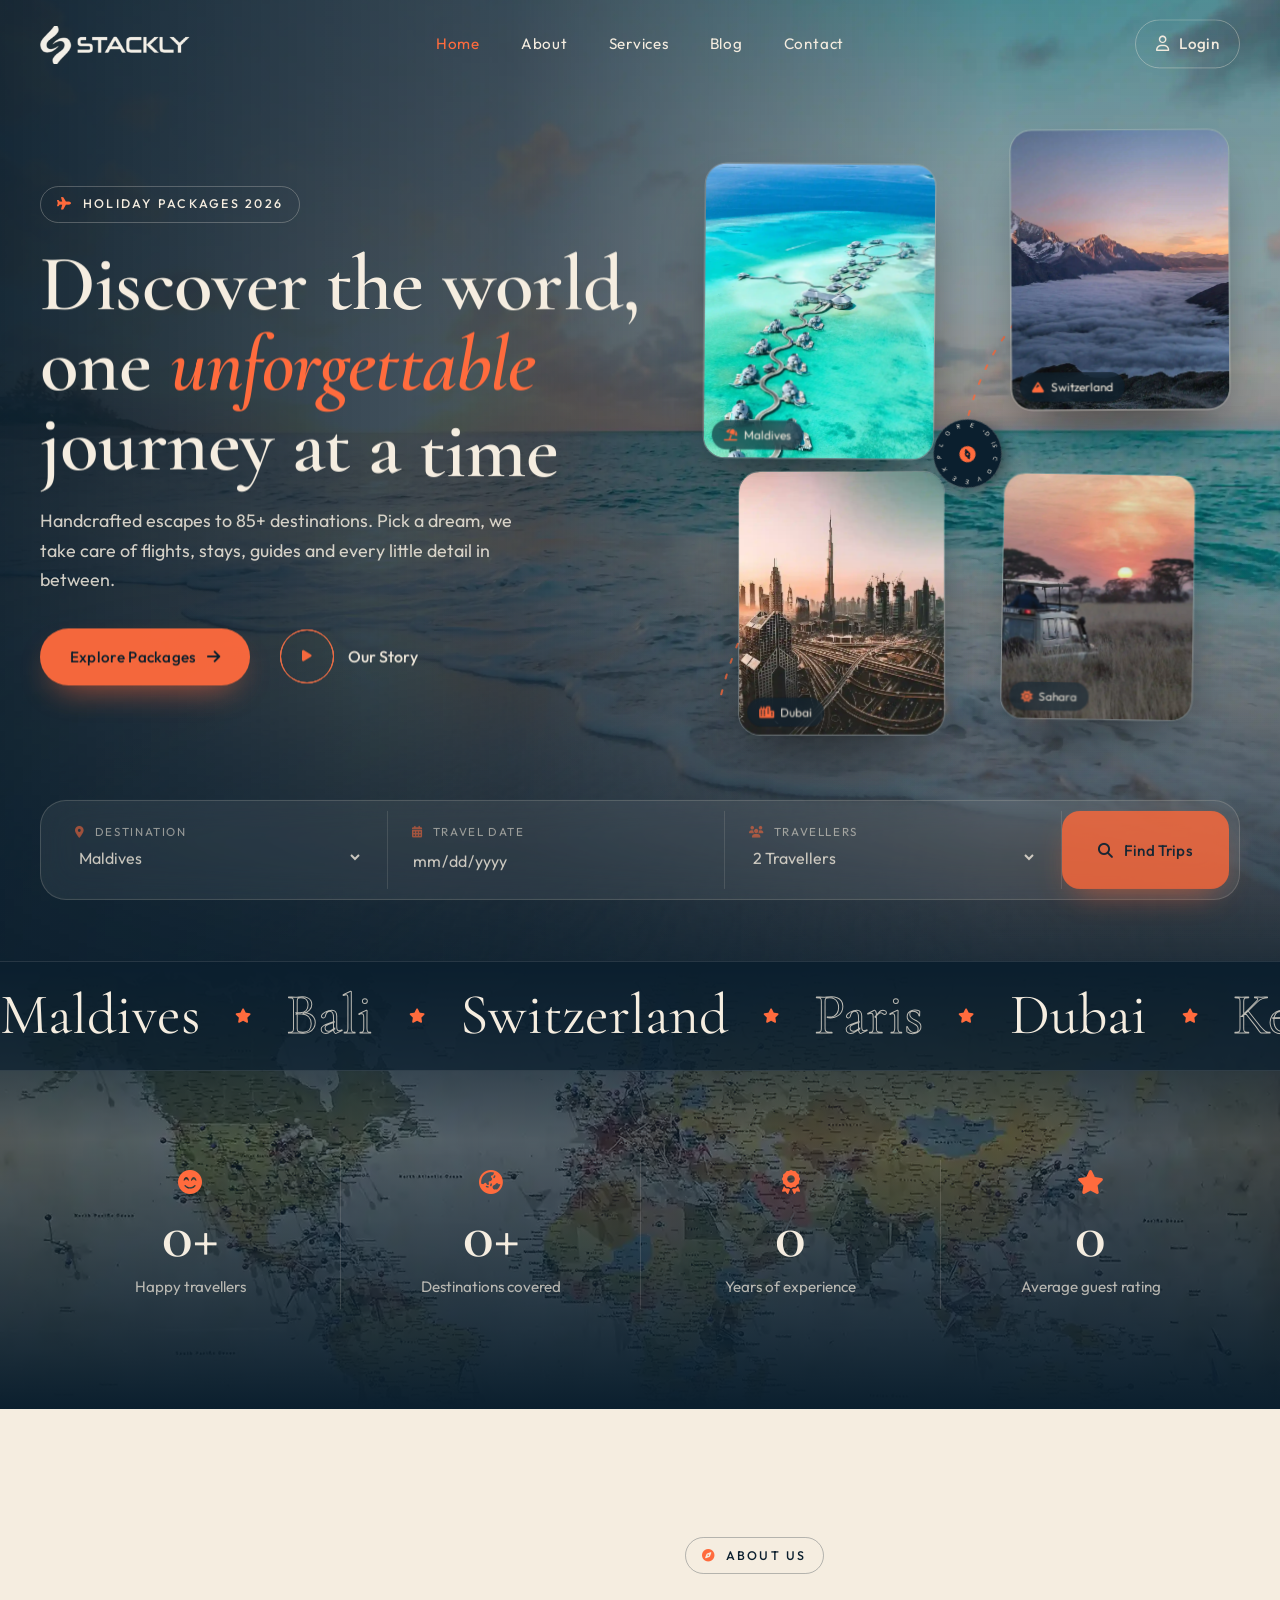
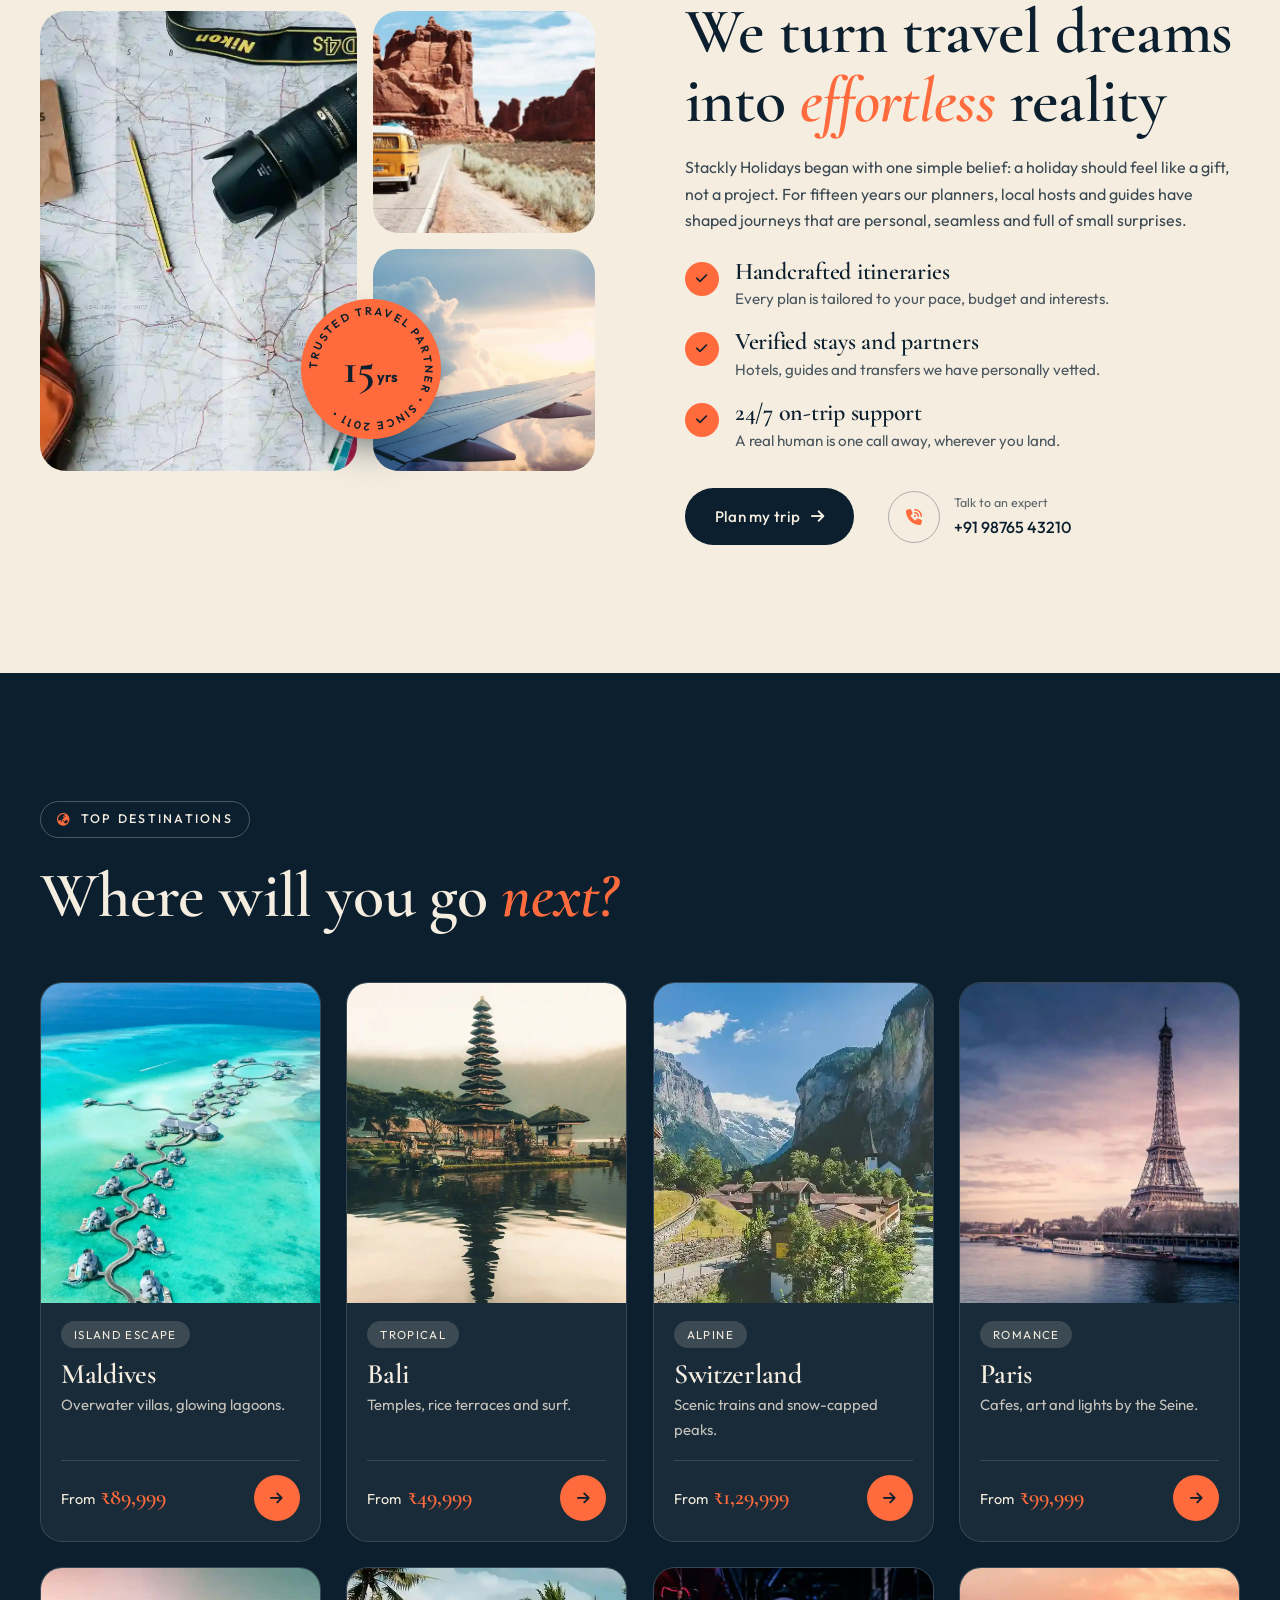
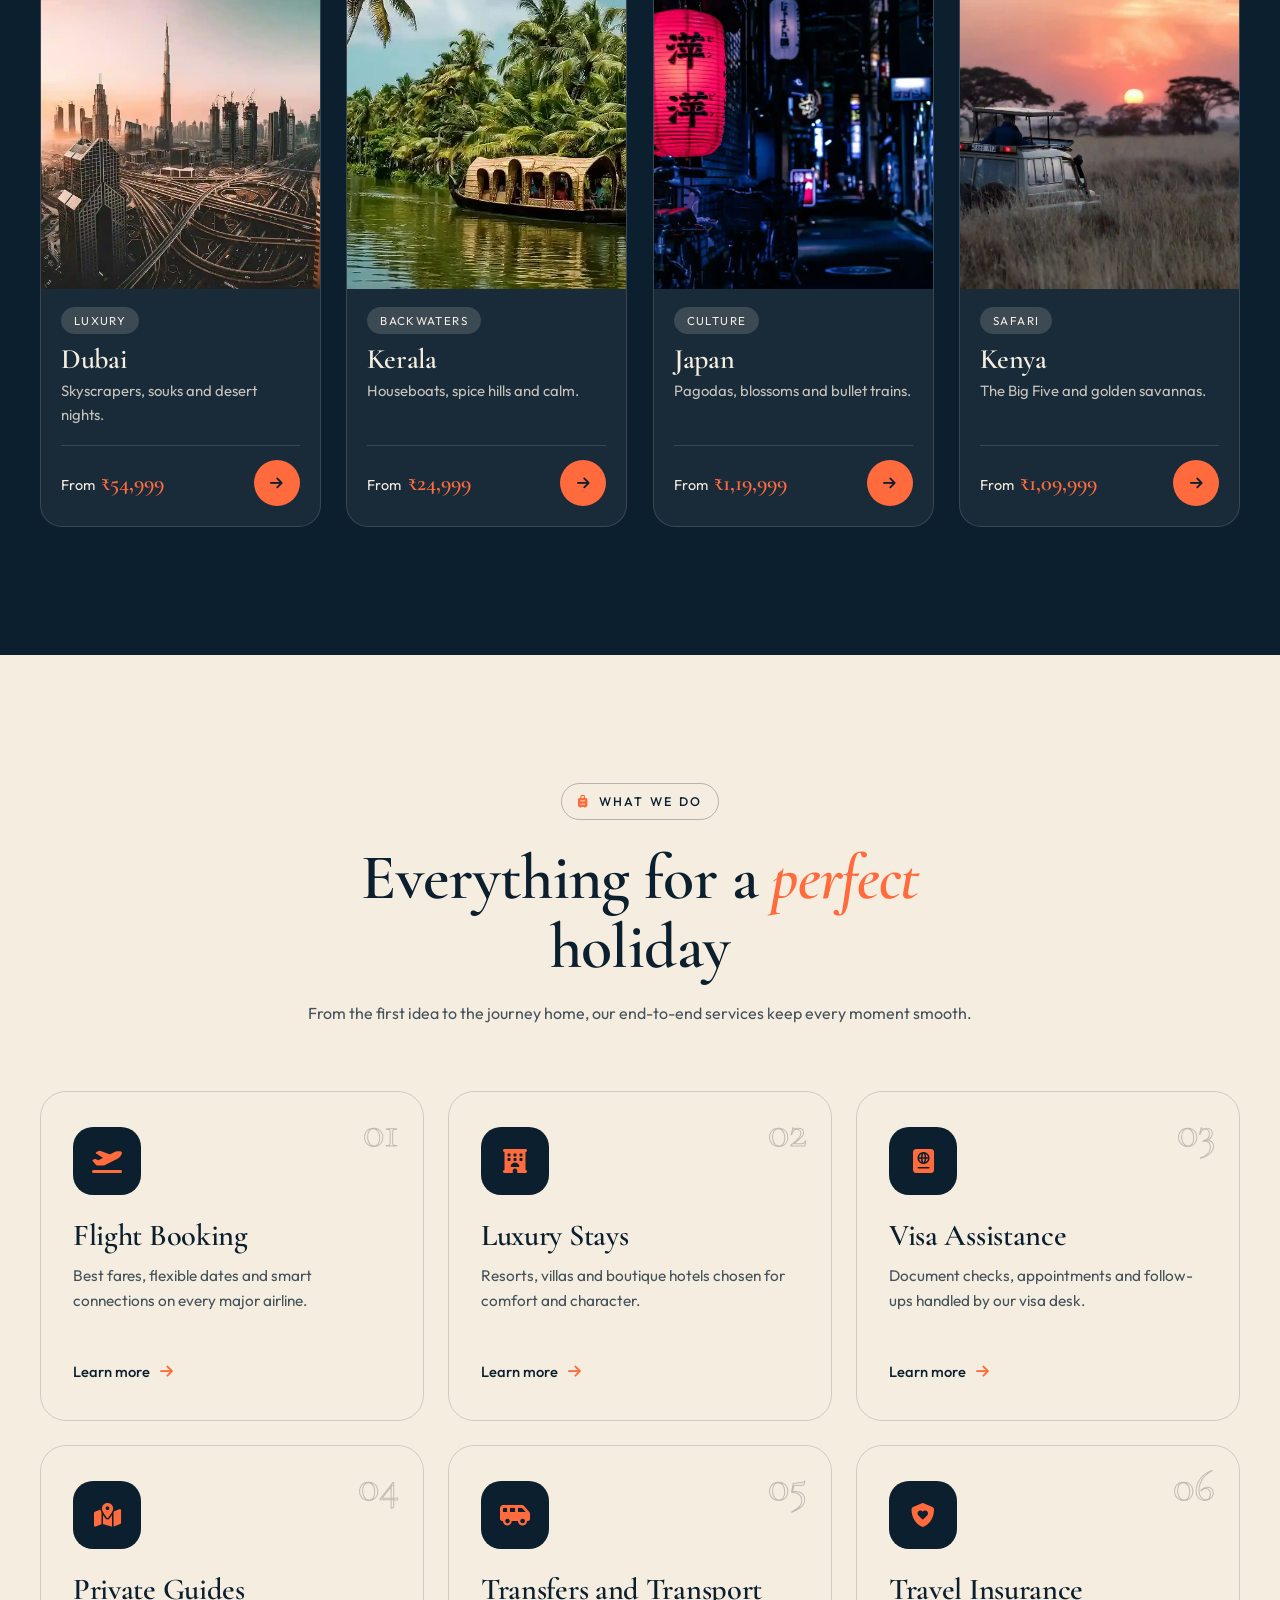
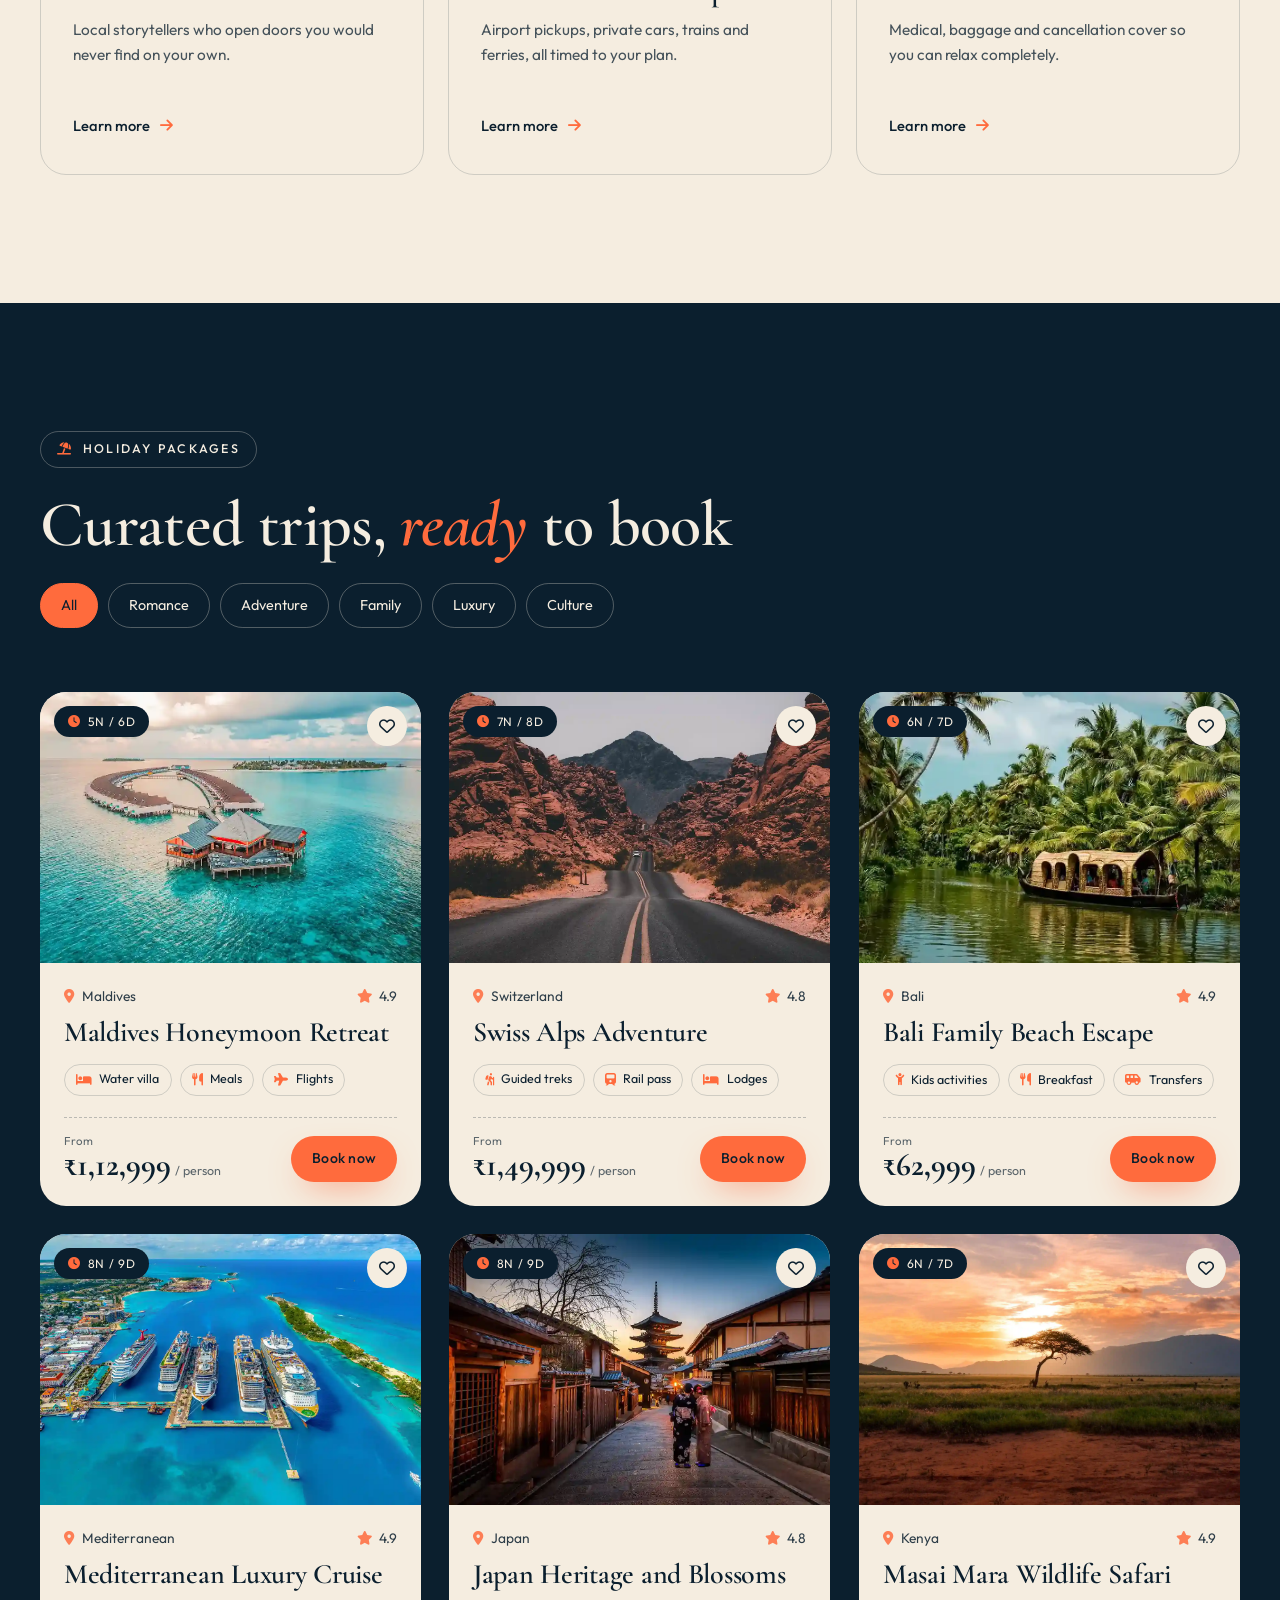
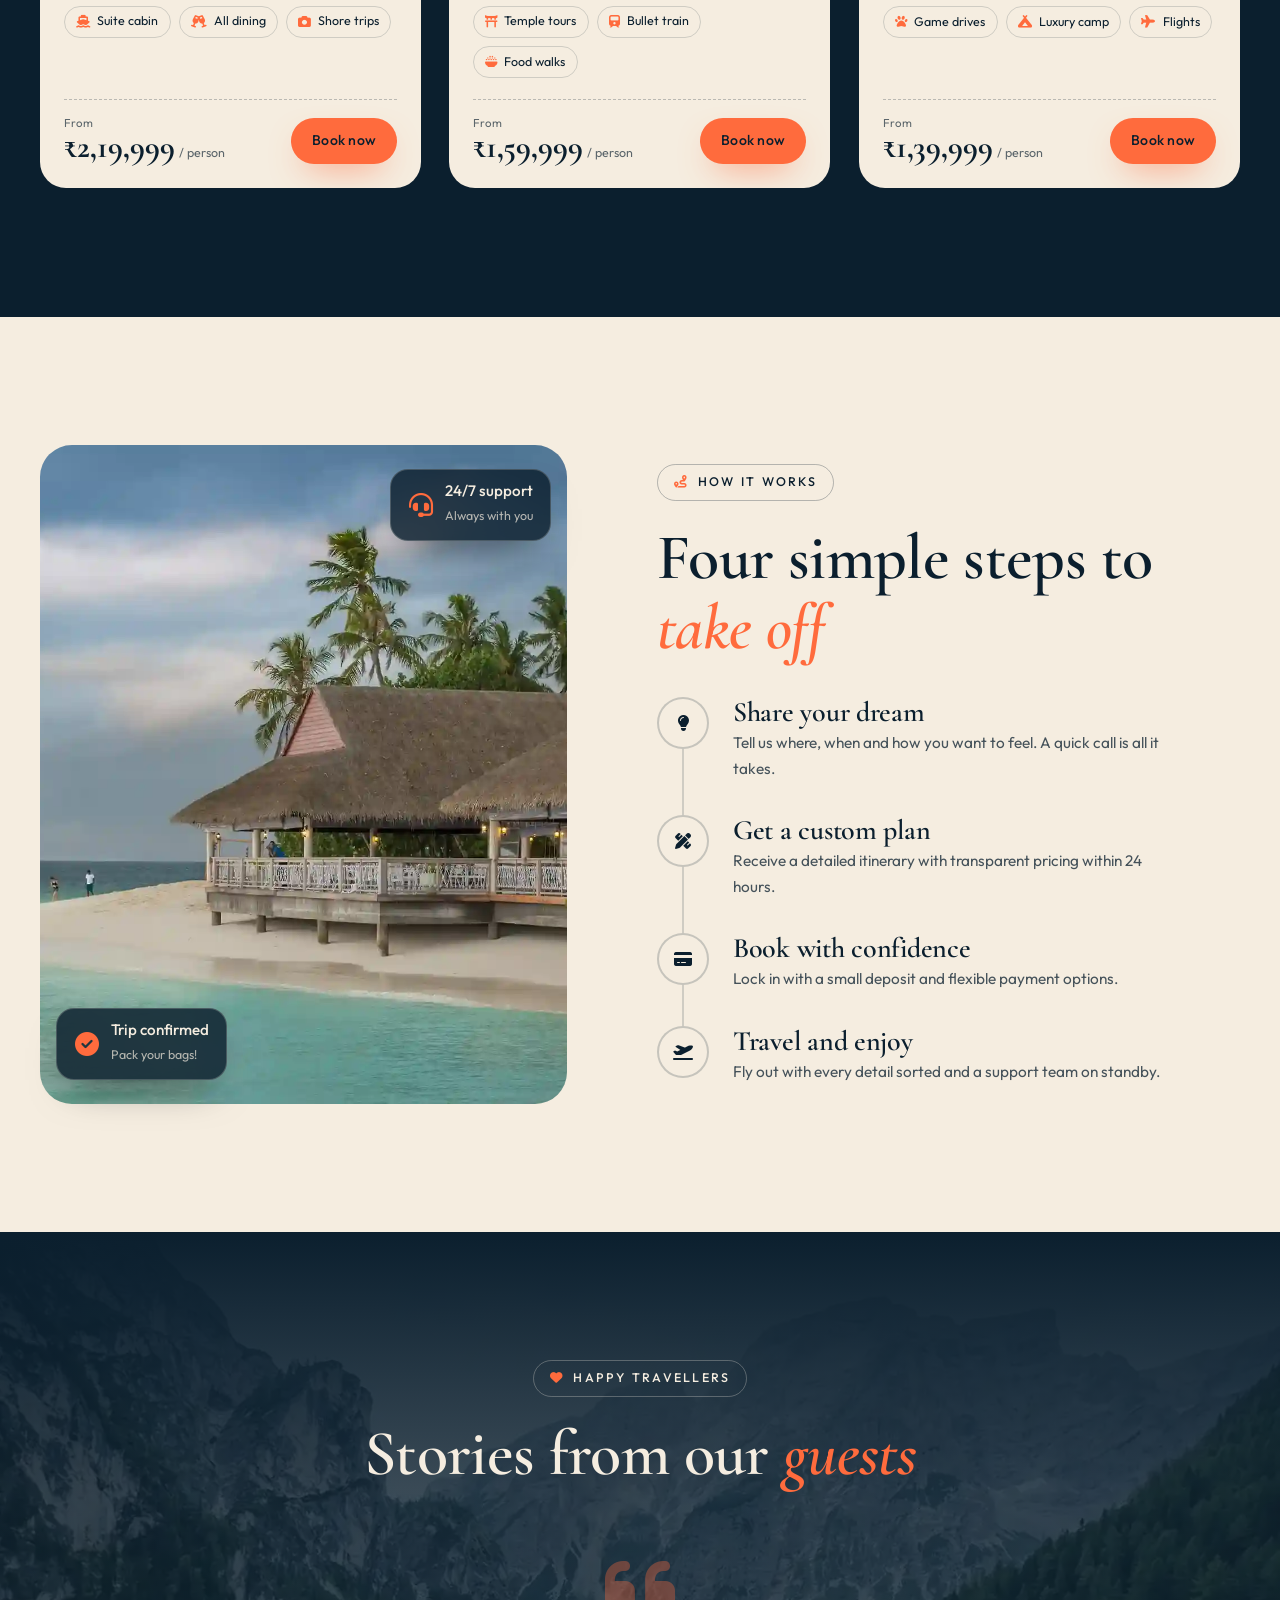
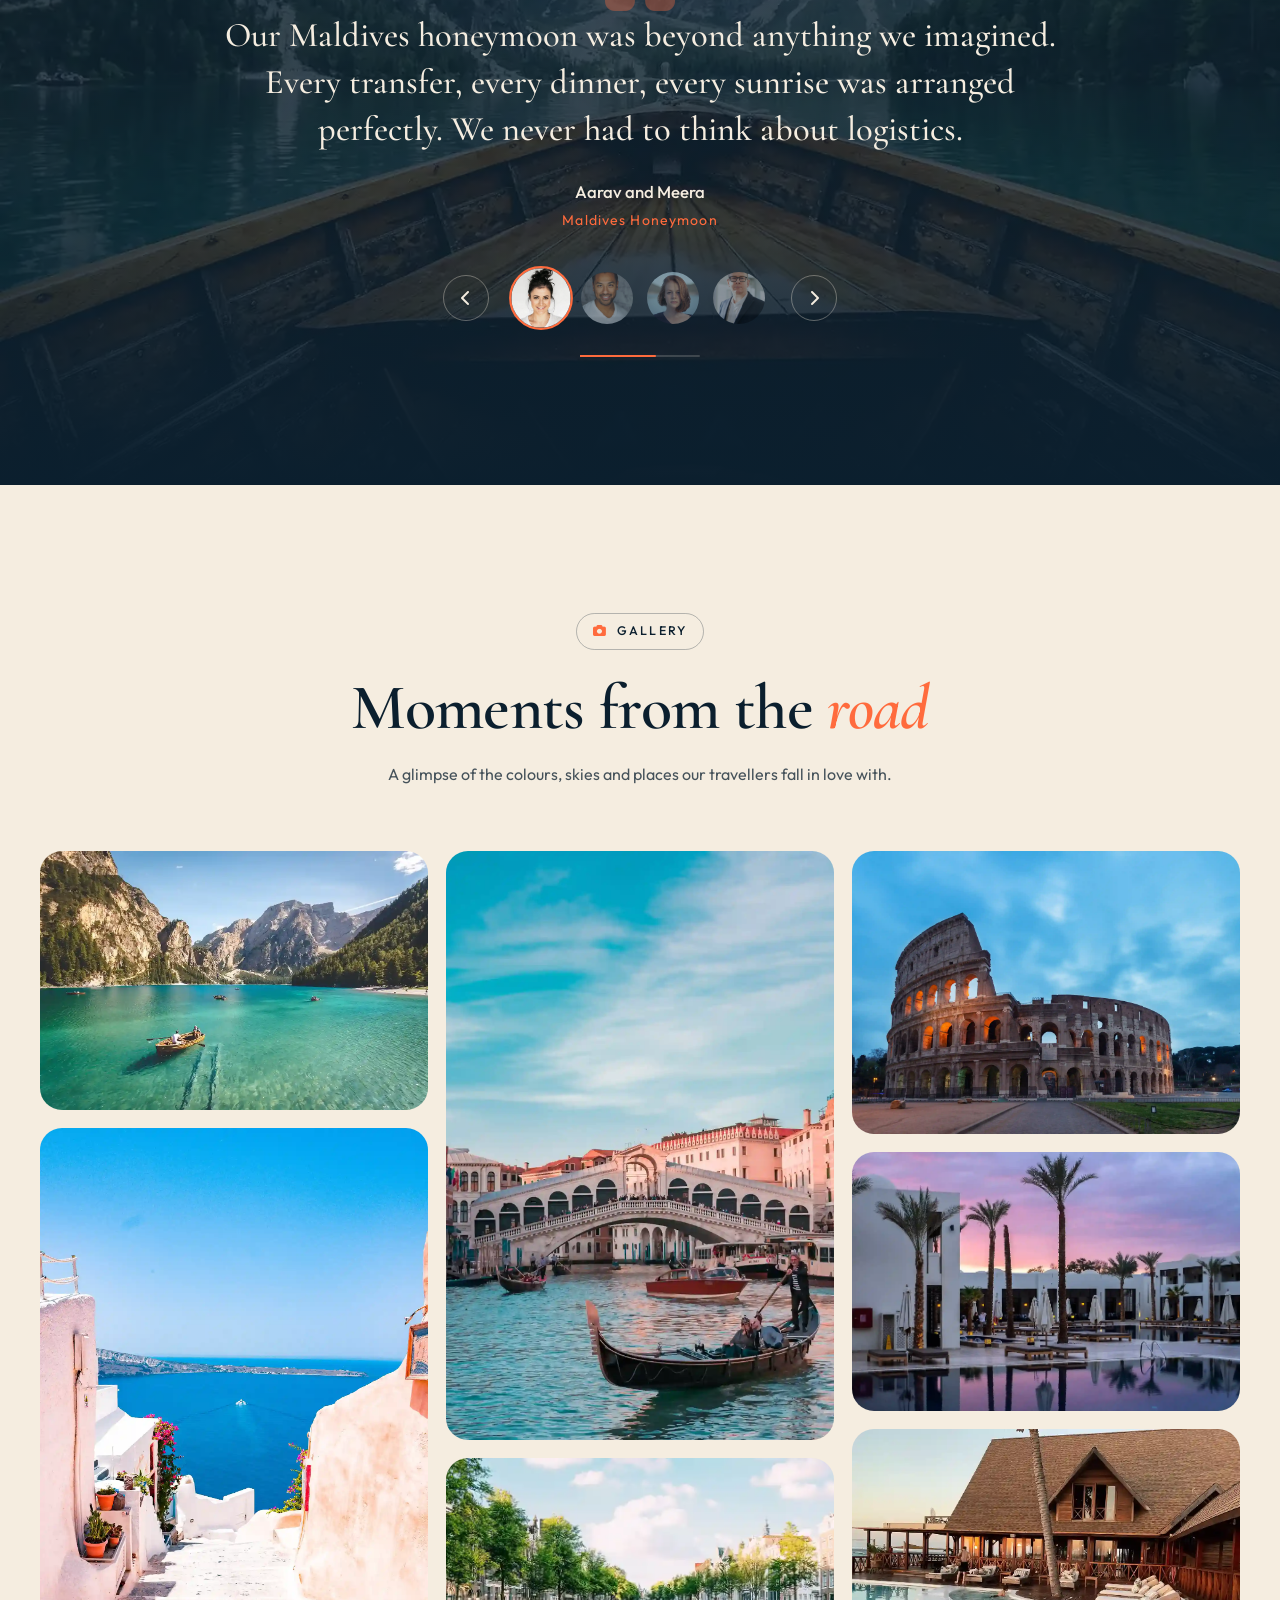
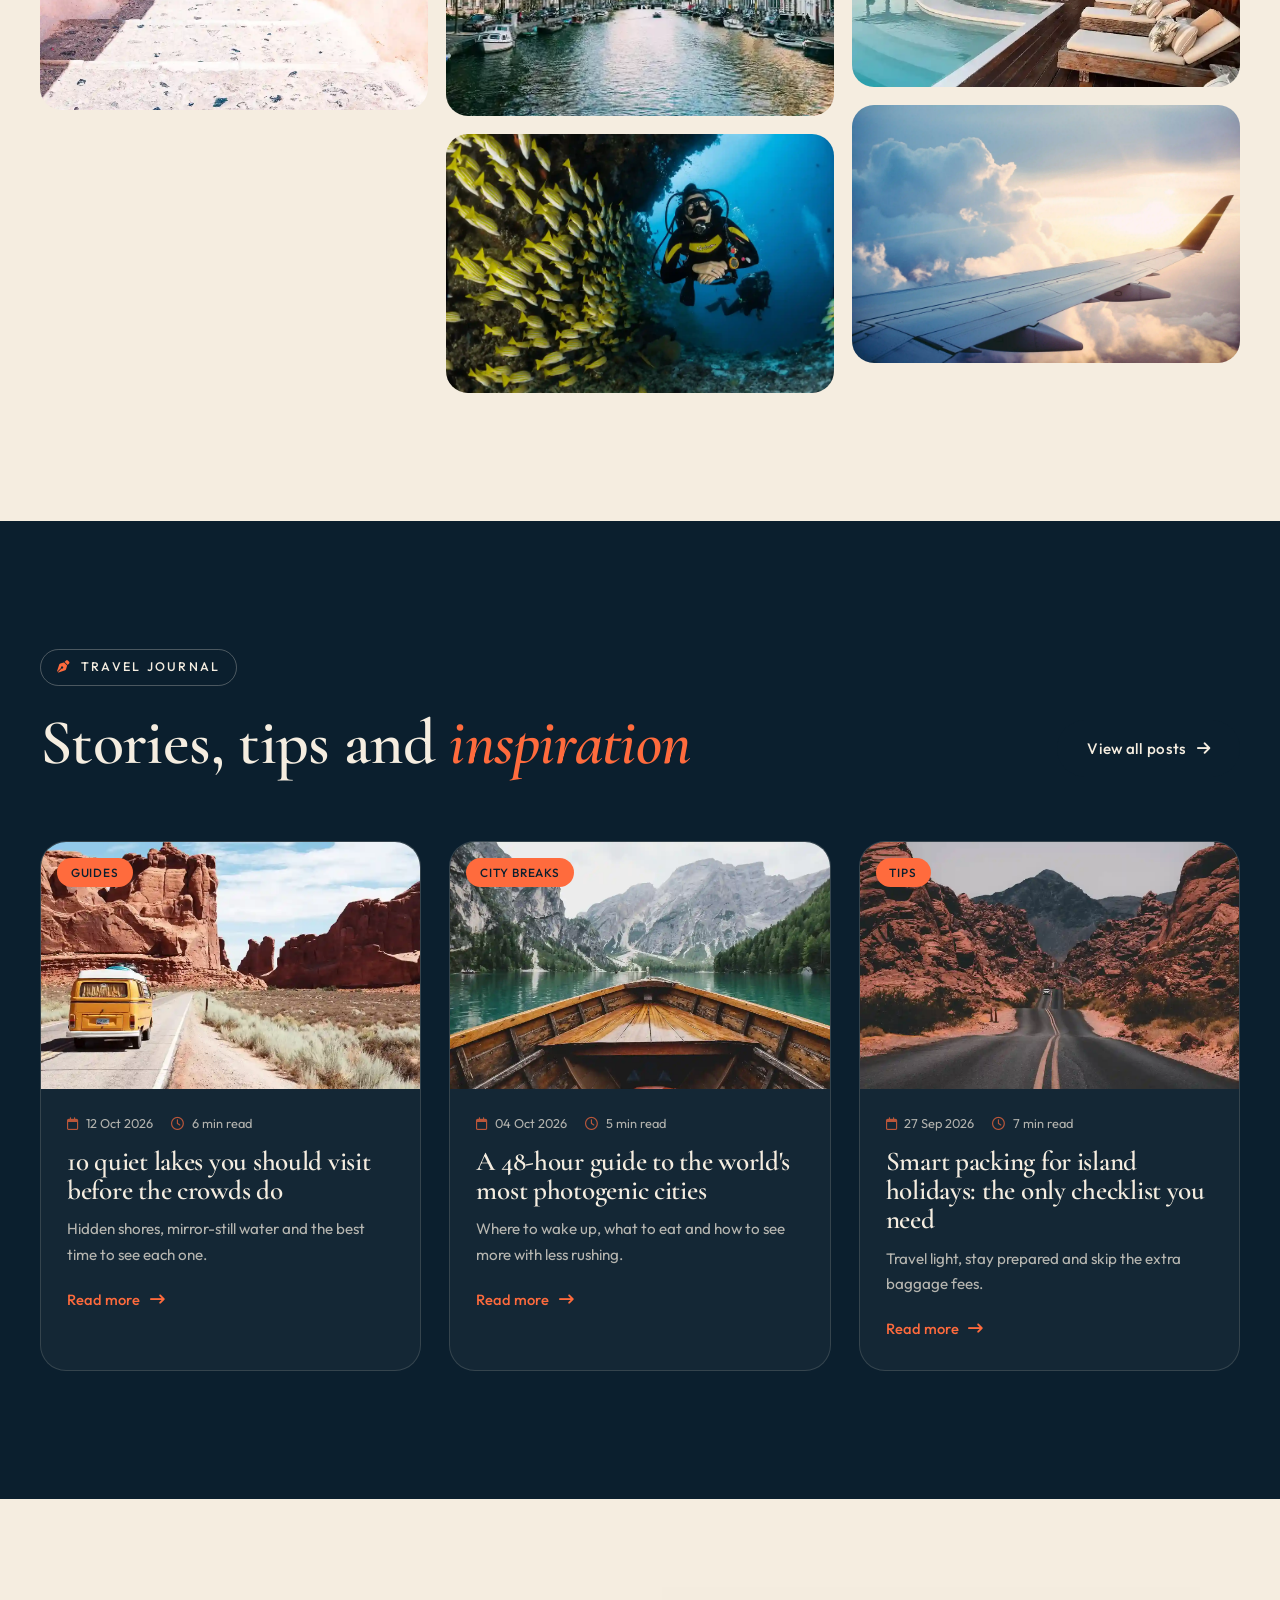
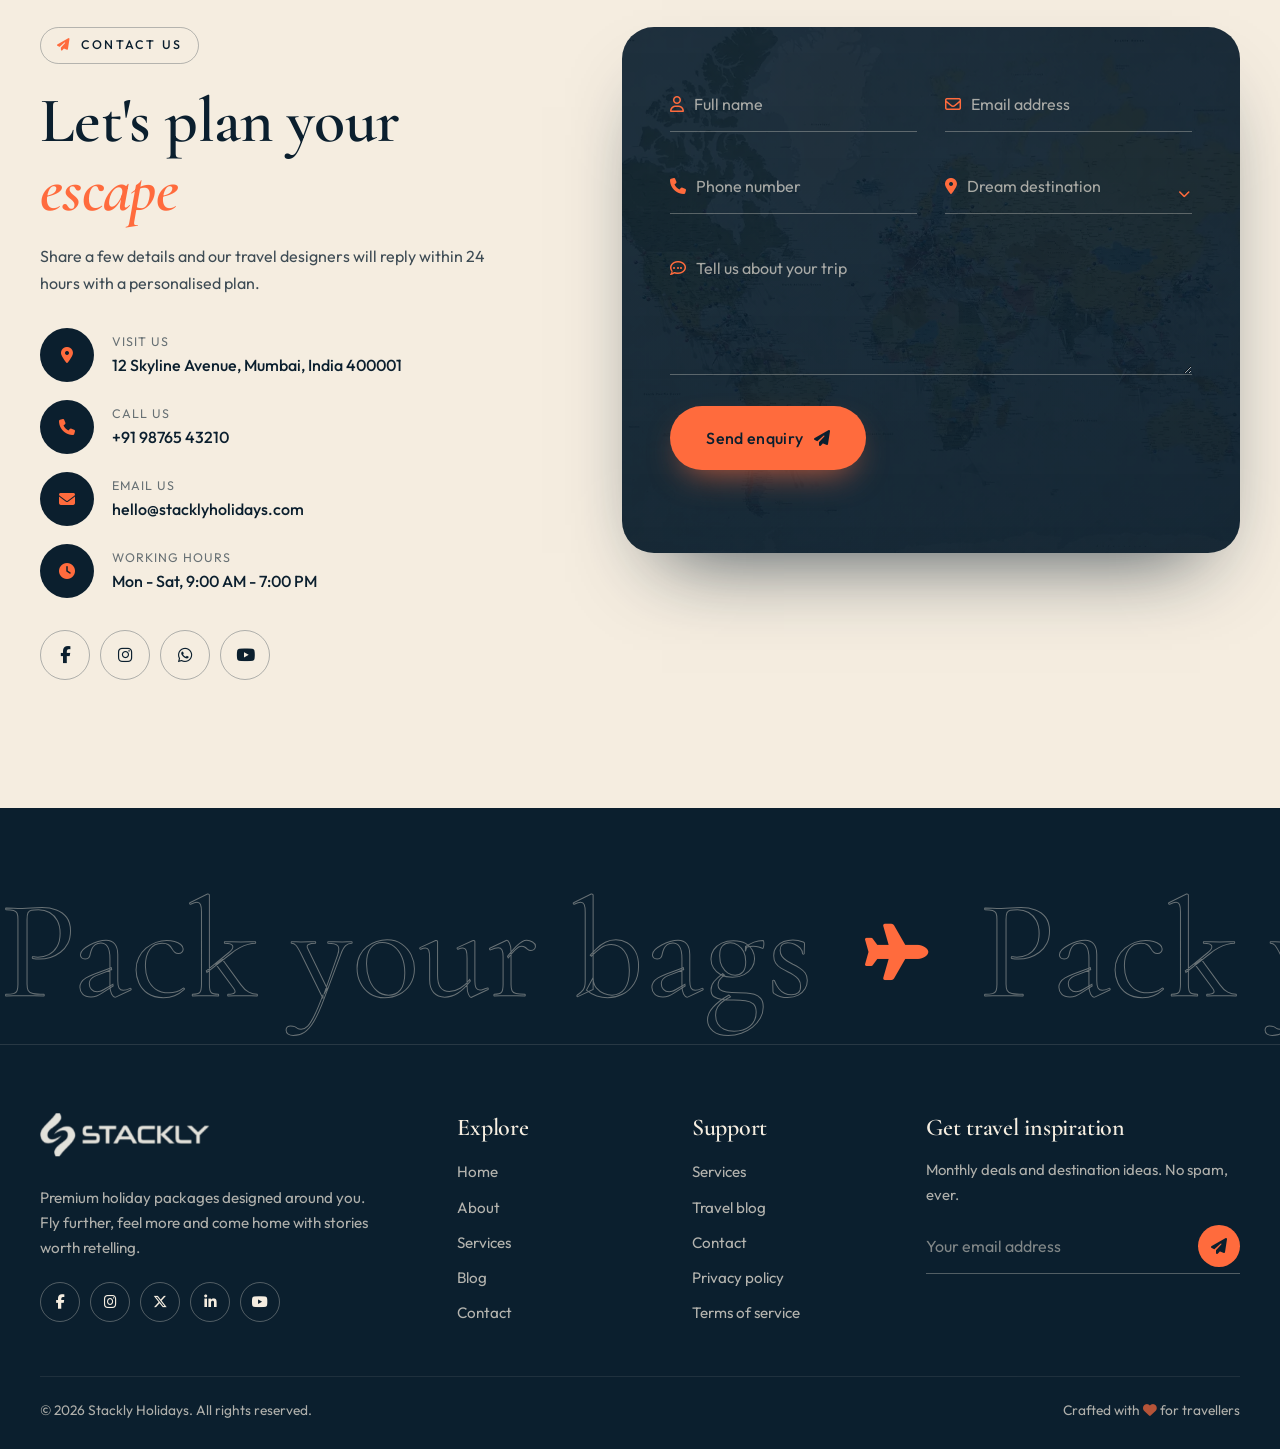
==== commit 128e25fd: "frst 3" ====
--- a/index.html
+++ b/index.html
@@ -546,10 +546,10 @@
           <li data-aos="fade-up" data-aos-delay="300"><span class="ic"><i class="fa-solid fa-clock"></i></span><div><small>Working hours</small><b>Mon - Sat, 9:00 AM - 7:00 PM</b></div></li>
         </ul>
         <div class="socials big" data-aos="fade-up">
-          <a href="#" aria-label="Facebook" class="magnetic"><i class="fa-brands fa-facebook-f"></i></a>
-          <a href="#" aria-label="Instagram" class="magnetic"><i class="fa-brands fa-instagram"></i></a>
-          <a href="#" aria-label="WhatsApp" class="magnetic"><i class="fa-brands fa-whatsapp"></i></a>
-          <a href="#" aria-label="YouTube" class="magnetic"><i class="fa-brands fa-youtube"></i></a>
+          <a href="404.html" aria-label="Facebook" class="magnetic"><i class="fa-brands fa-facebook-f"></i></a>
+          <a href="404.html" aria-label="Instagram" class="magnetic"><i class="fa-brands fa-instagram"></i></a>
+          <a href="404.html" aria-label="WhatsApp" class="magnetic"><i class="fa-brands fa-whatsapp"></i></a>
+          <a href="404.html" aria-label="YouTube" class="magnetic"><i class="fa-brands fa-youtube"></i></a>
         </div>
       </div>
 
@@ -588,7 +588,7 @@
     </div>
     <div class="container foot-grid">
       <div class="foot-brand">
-        <a href="#home" class="logo" aria-label="Stackly Holidays - home"><img src="Assest/stackly-logo.webp" alt="Stackly logo" width="229" height="58" loading="lazy"></a>
+        <a href="index.html" class="logo" aria-label="Stackly Holidays - home"><img src="Assest/stackly-logo.webp" alt="Stackly logo" width="229" height="58" loading="lazy"></a>
         <p>Premium holiday packages designed around you. Fly further, feel more and come home with stories worth retelling.</p>
         <div class="socials">
           <a href="404.html" aria-label="Facebook"><i class="fa-brands fa-facebook-f"></i></a>
--- a/style.css
+++ b/style.css
@@ -2320,4 +2320,36 @@
 @media (max-width: 991px) {
   .header-actions .btn-login,
   #loginBtn { display: none !important; }
+}
+
+/* ==========================================================================
+   DATE PICKER ICON -> WEBP (add-on only)
+   Replaces the browser's built-in calendar icon (a data:image/svg+xml)
+   with a .webp image. Needs Assest/calendar-icon.webp and
+   Assest/calendar-icon-light.webp next to your other images.
+   Nothing above this block is edited.
+   ========================================================================== */
+input[type="date"]::-webkit-calendar-picker-indicator {
+  background: url("Assest/calendar-icon.webp") center / 16px 16px no-repeat;
+  cursor: pointer;
+  opacity: 1;
+}
+/* contact form date box sits on a dark background -> light icon */
+.ct-grp input[type="date"]::-webkit-calendar-picker-indicator {
+  background: url("Assest/calendar-icon-light.webp") center / 16px 16px no-repeat;
+}
+
+
+/* ==========================================================================
+   DESTINATIONS - MOBILE / TABLET FIX (add-on only)
+   On screens under 992px the old script slides the cards in from the right
+   (translateX 80px) and the animation gets stuck, so every card sits 80px
+   to the right and is cut off. This keeps the cards in place, full width.
+   Nothing above this block is edited.
+   ========================================================================== */
+@media (max-width: 991px) {
+  .d-card { transform: none !important; opacity: 1 !important; translate: none !important; }
+}
+@media (max-width: 991px) and (hover: hover) {
+  .d-card:hover { transform: translateY(-8px) !important; }
 }
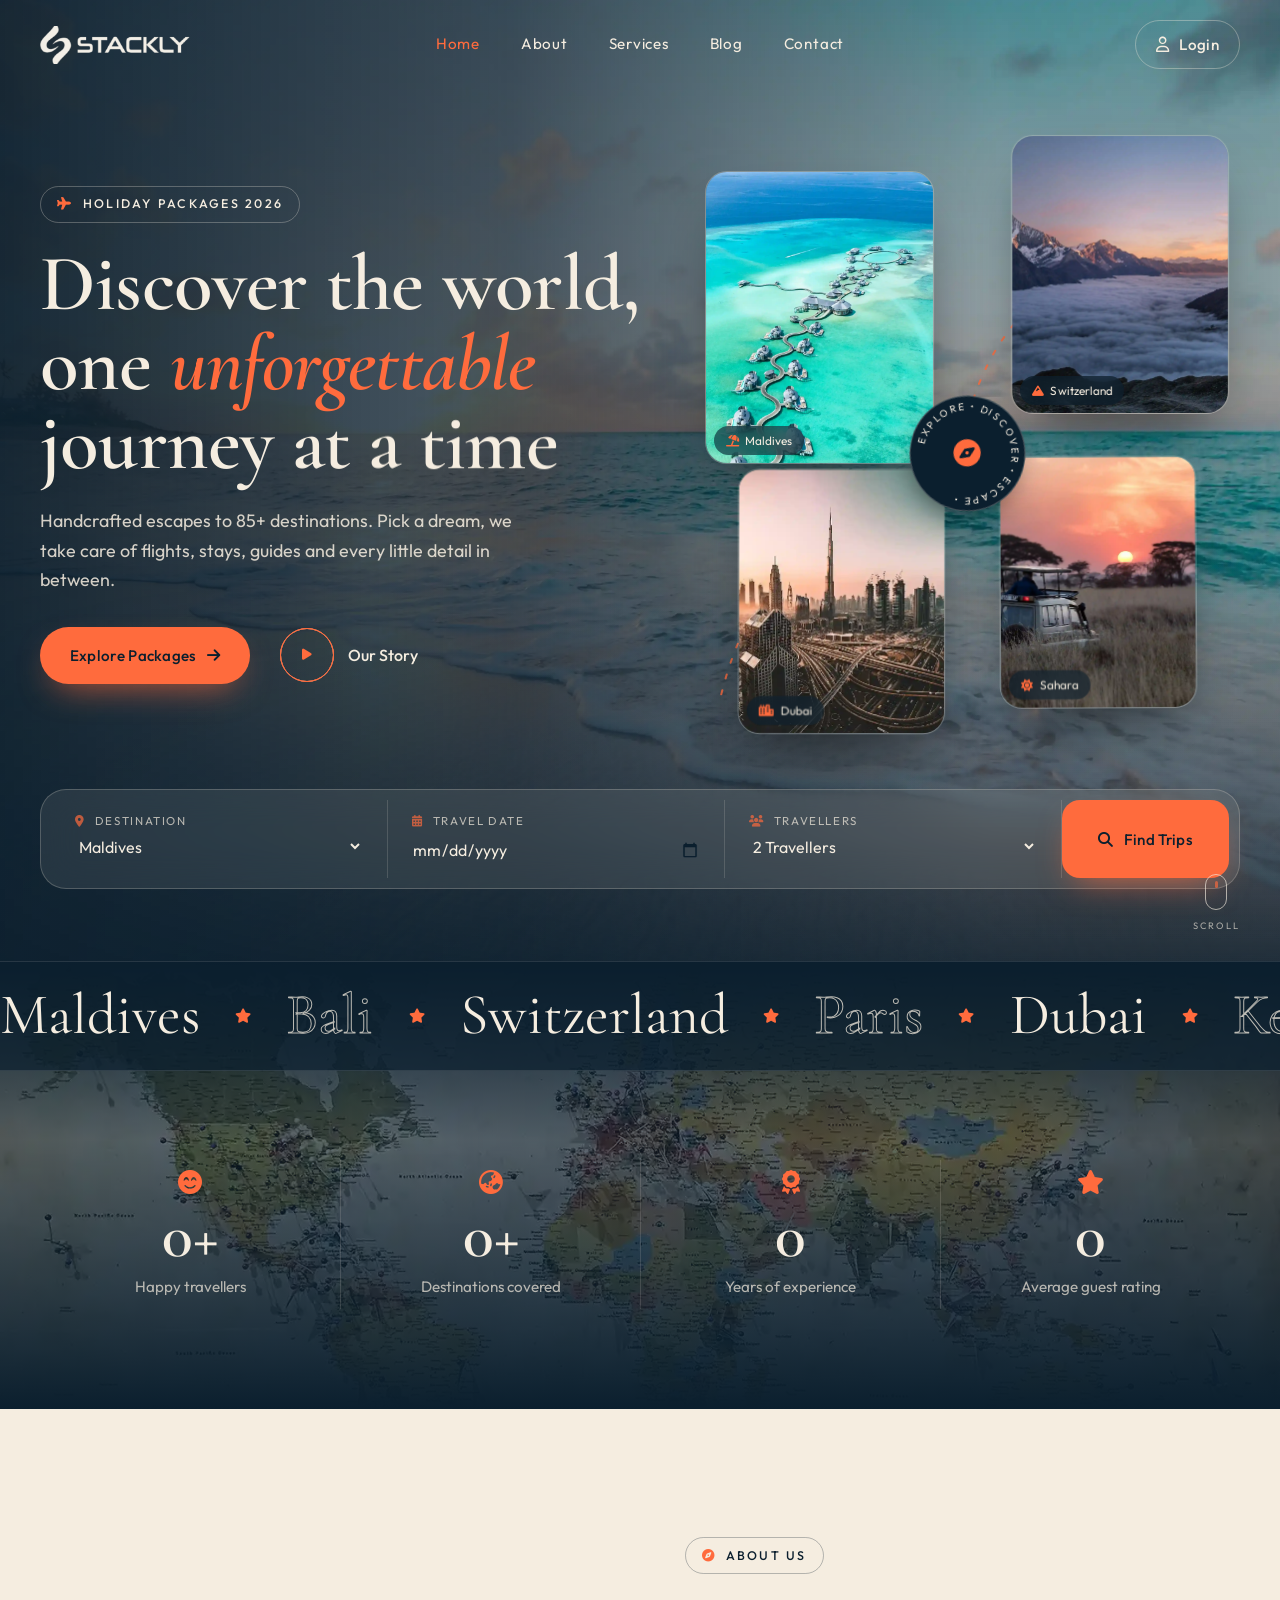
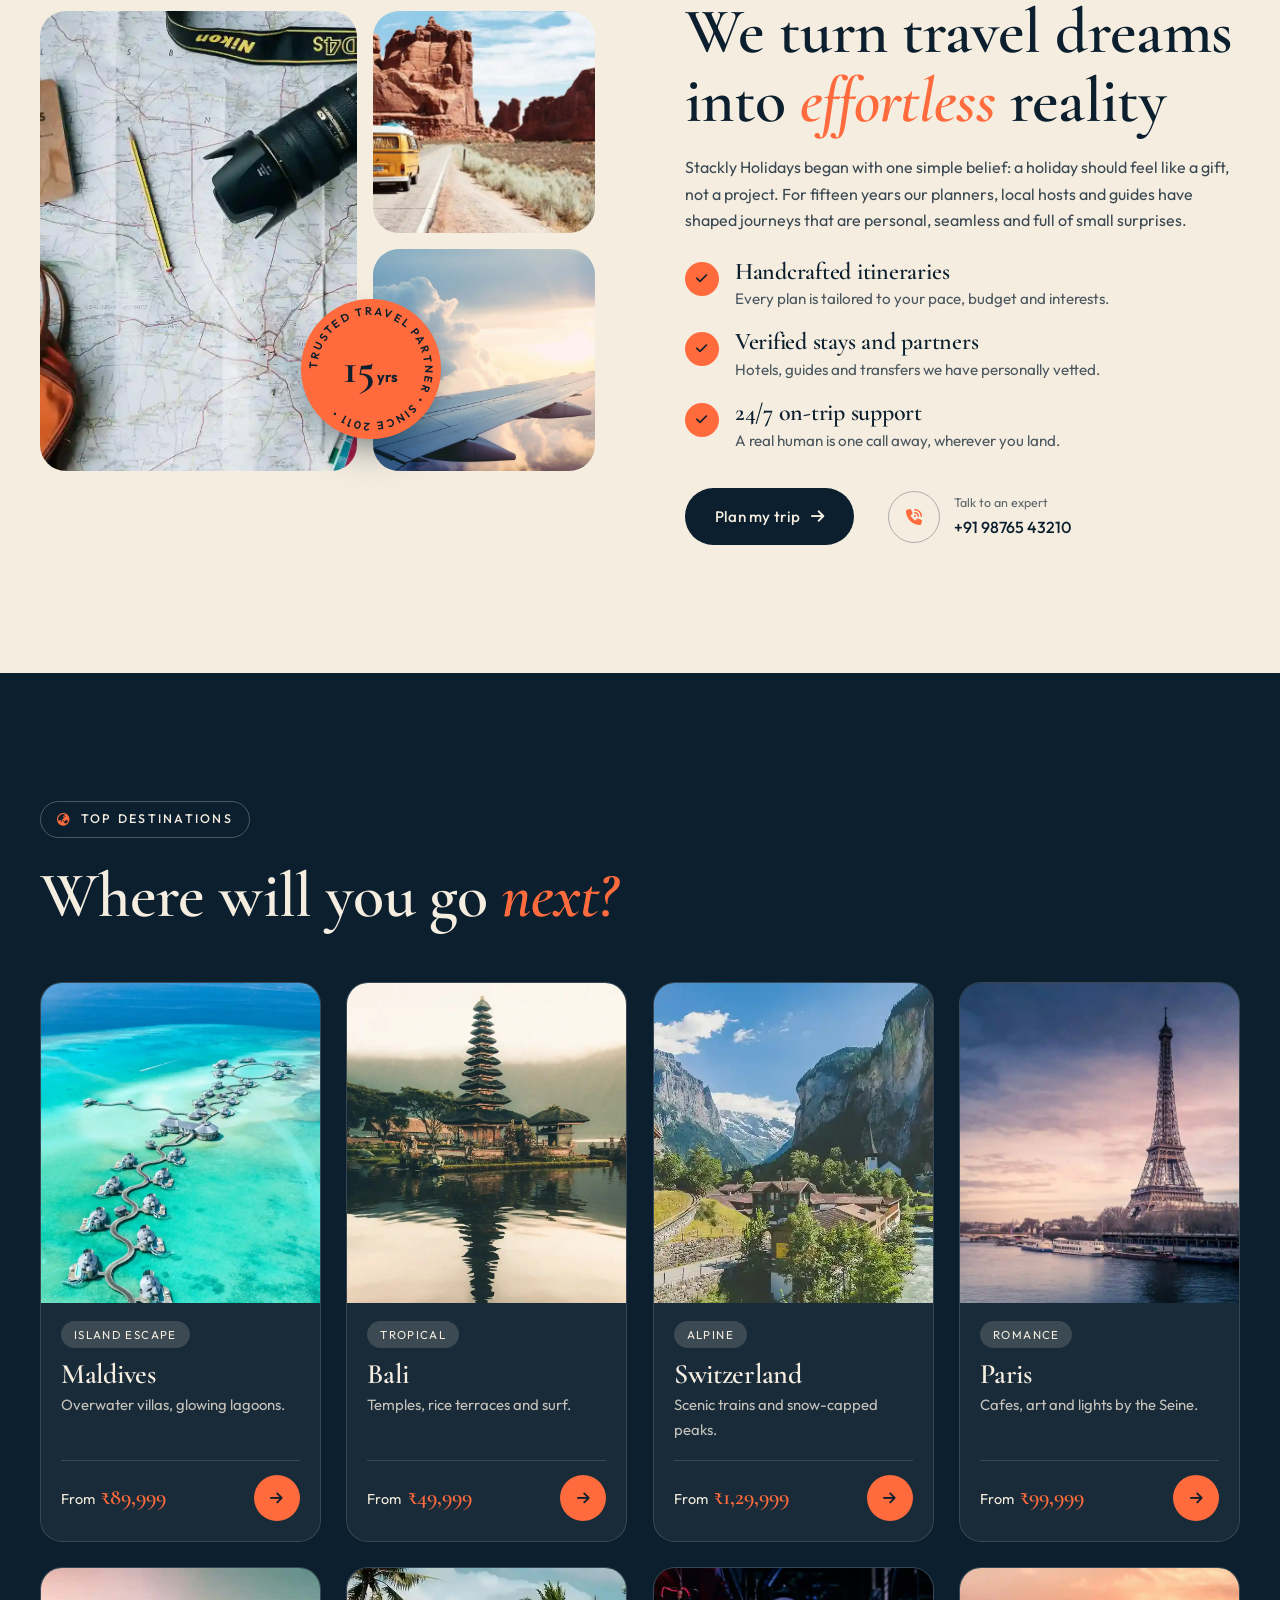
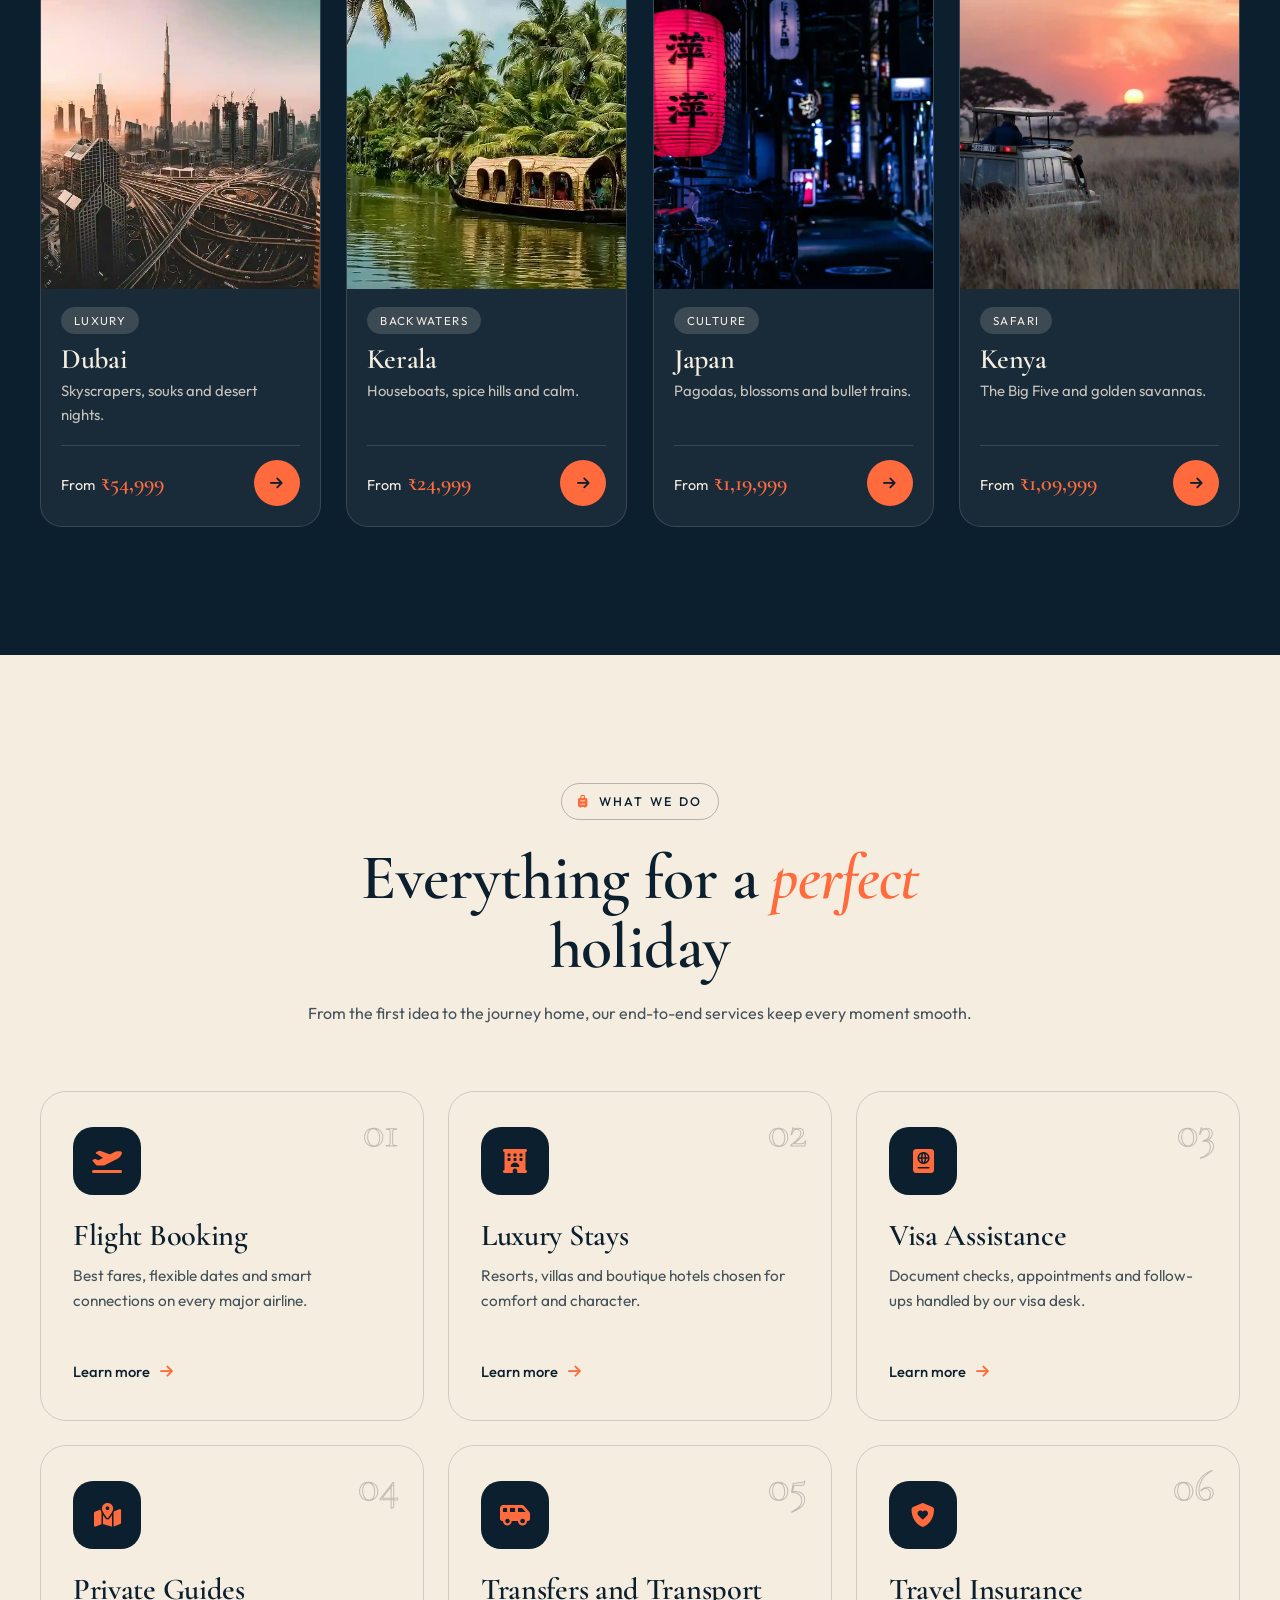
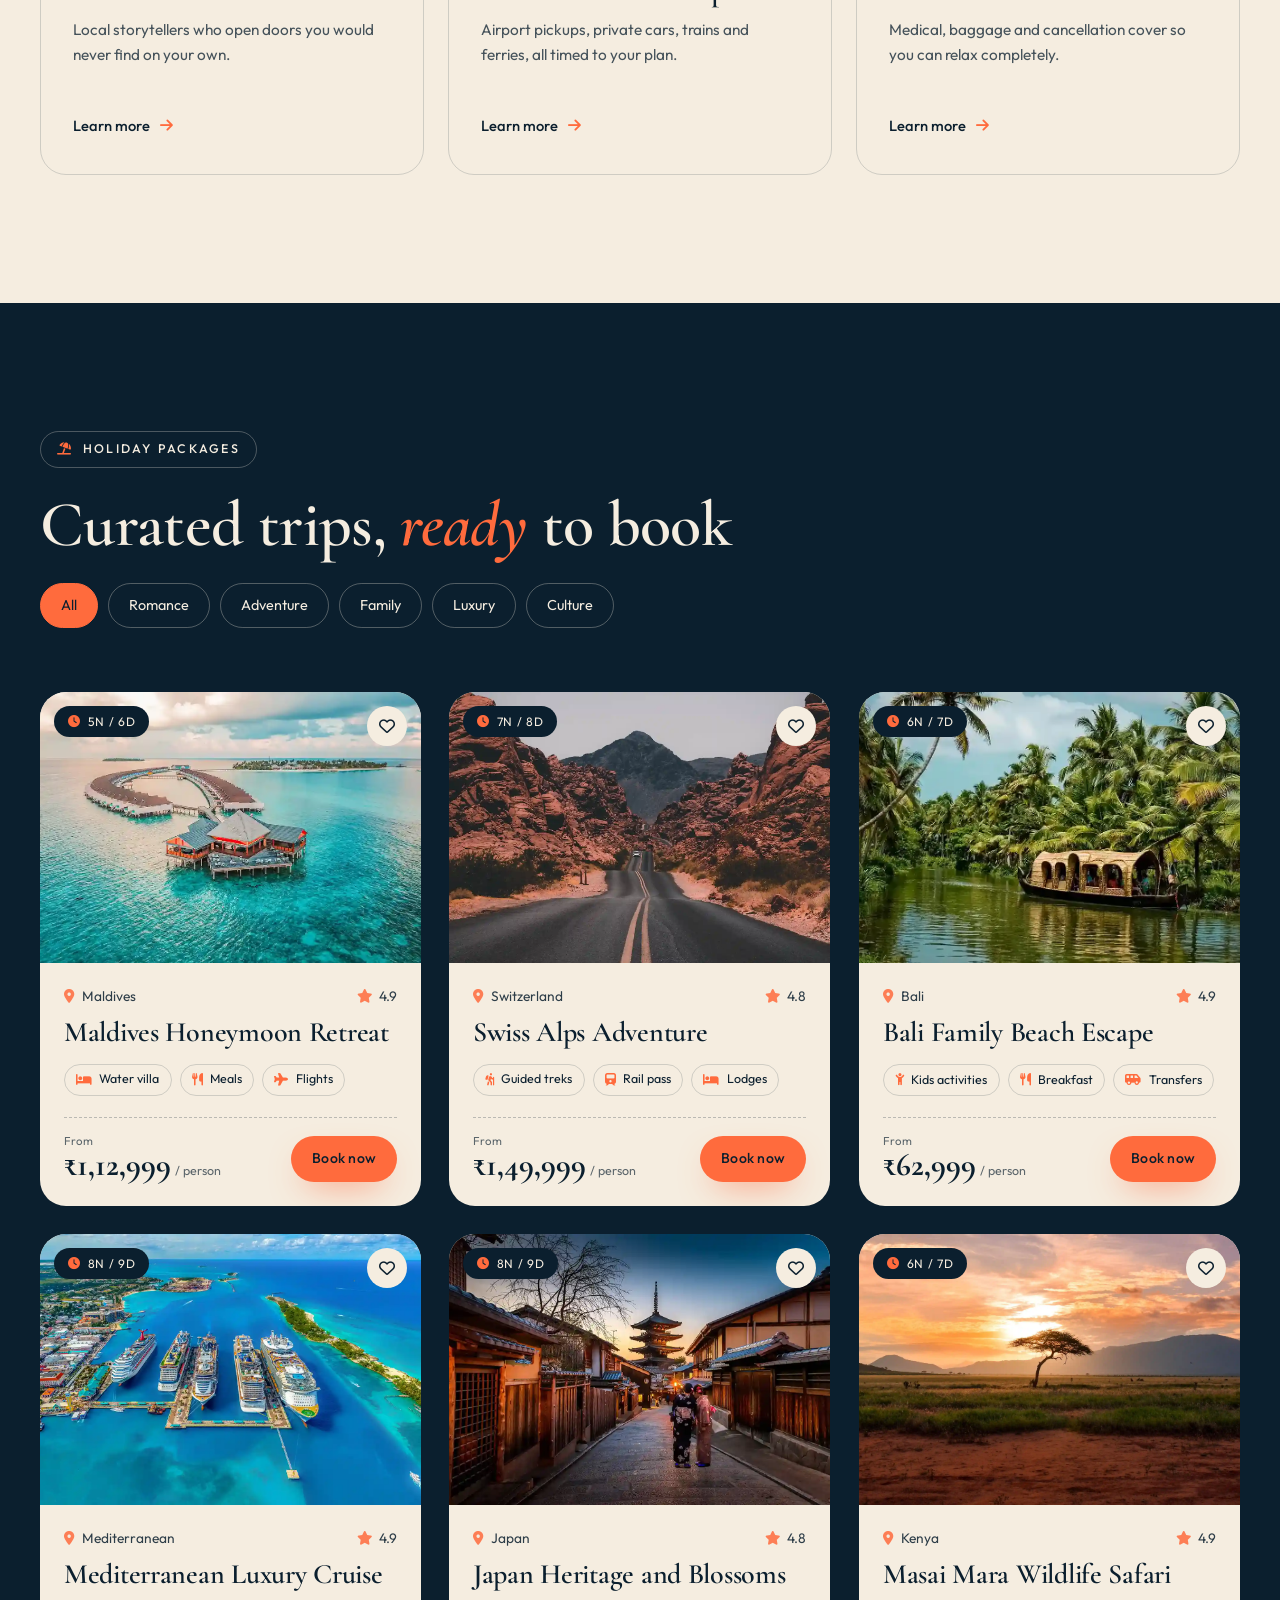
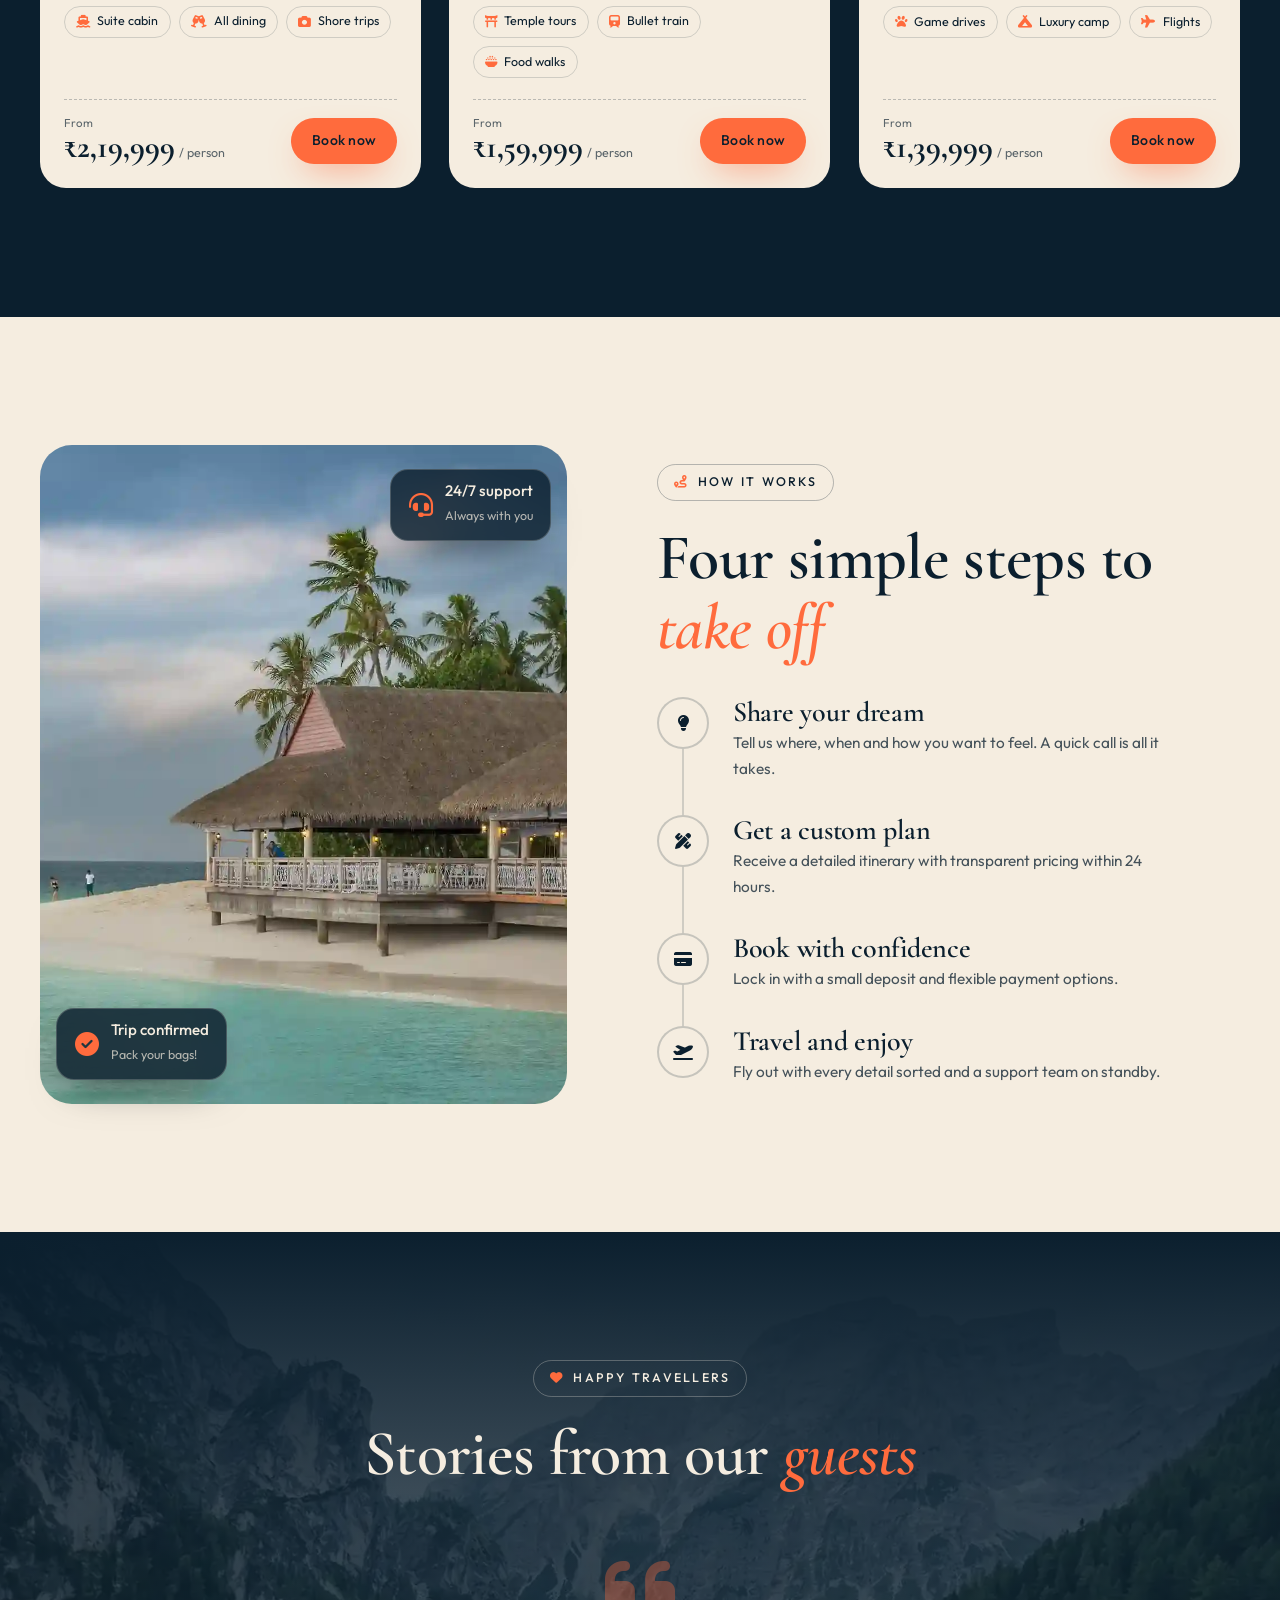
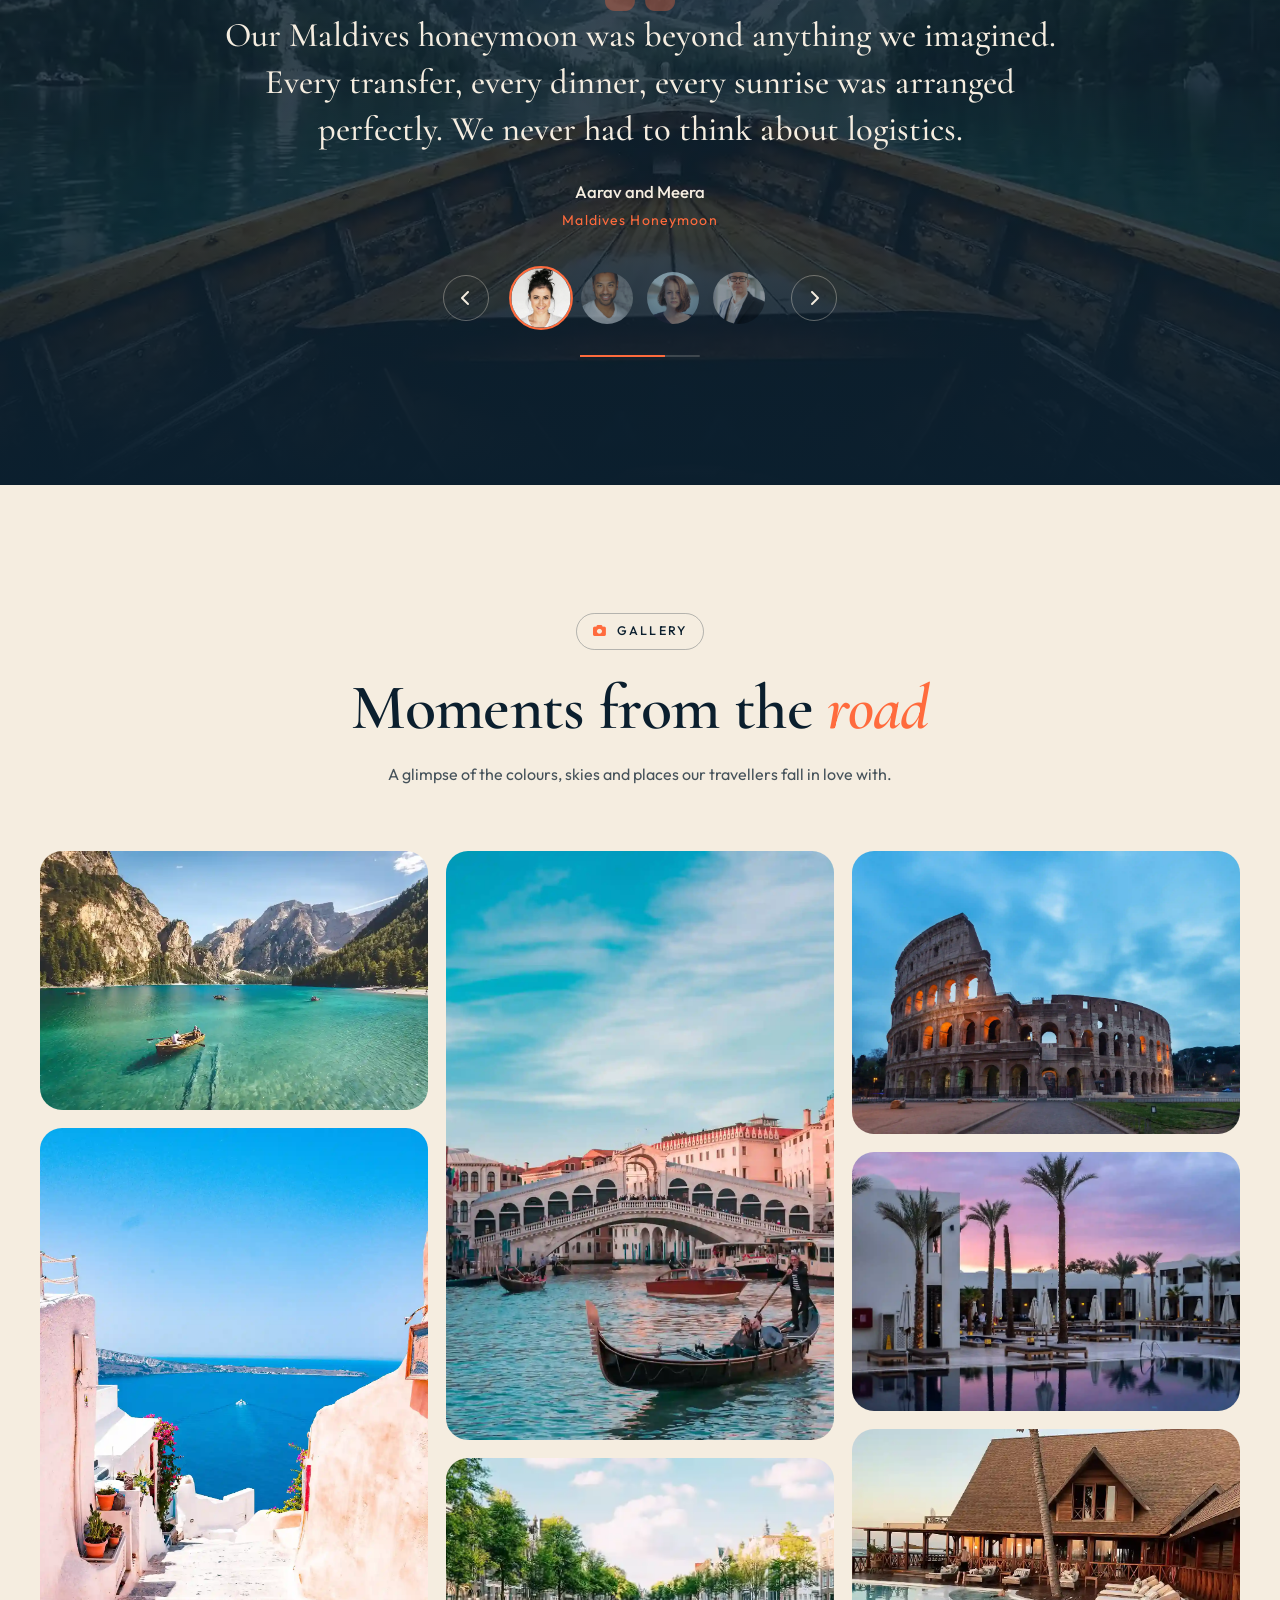
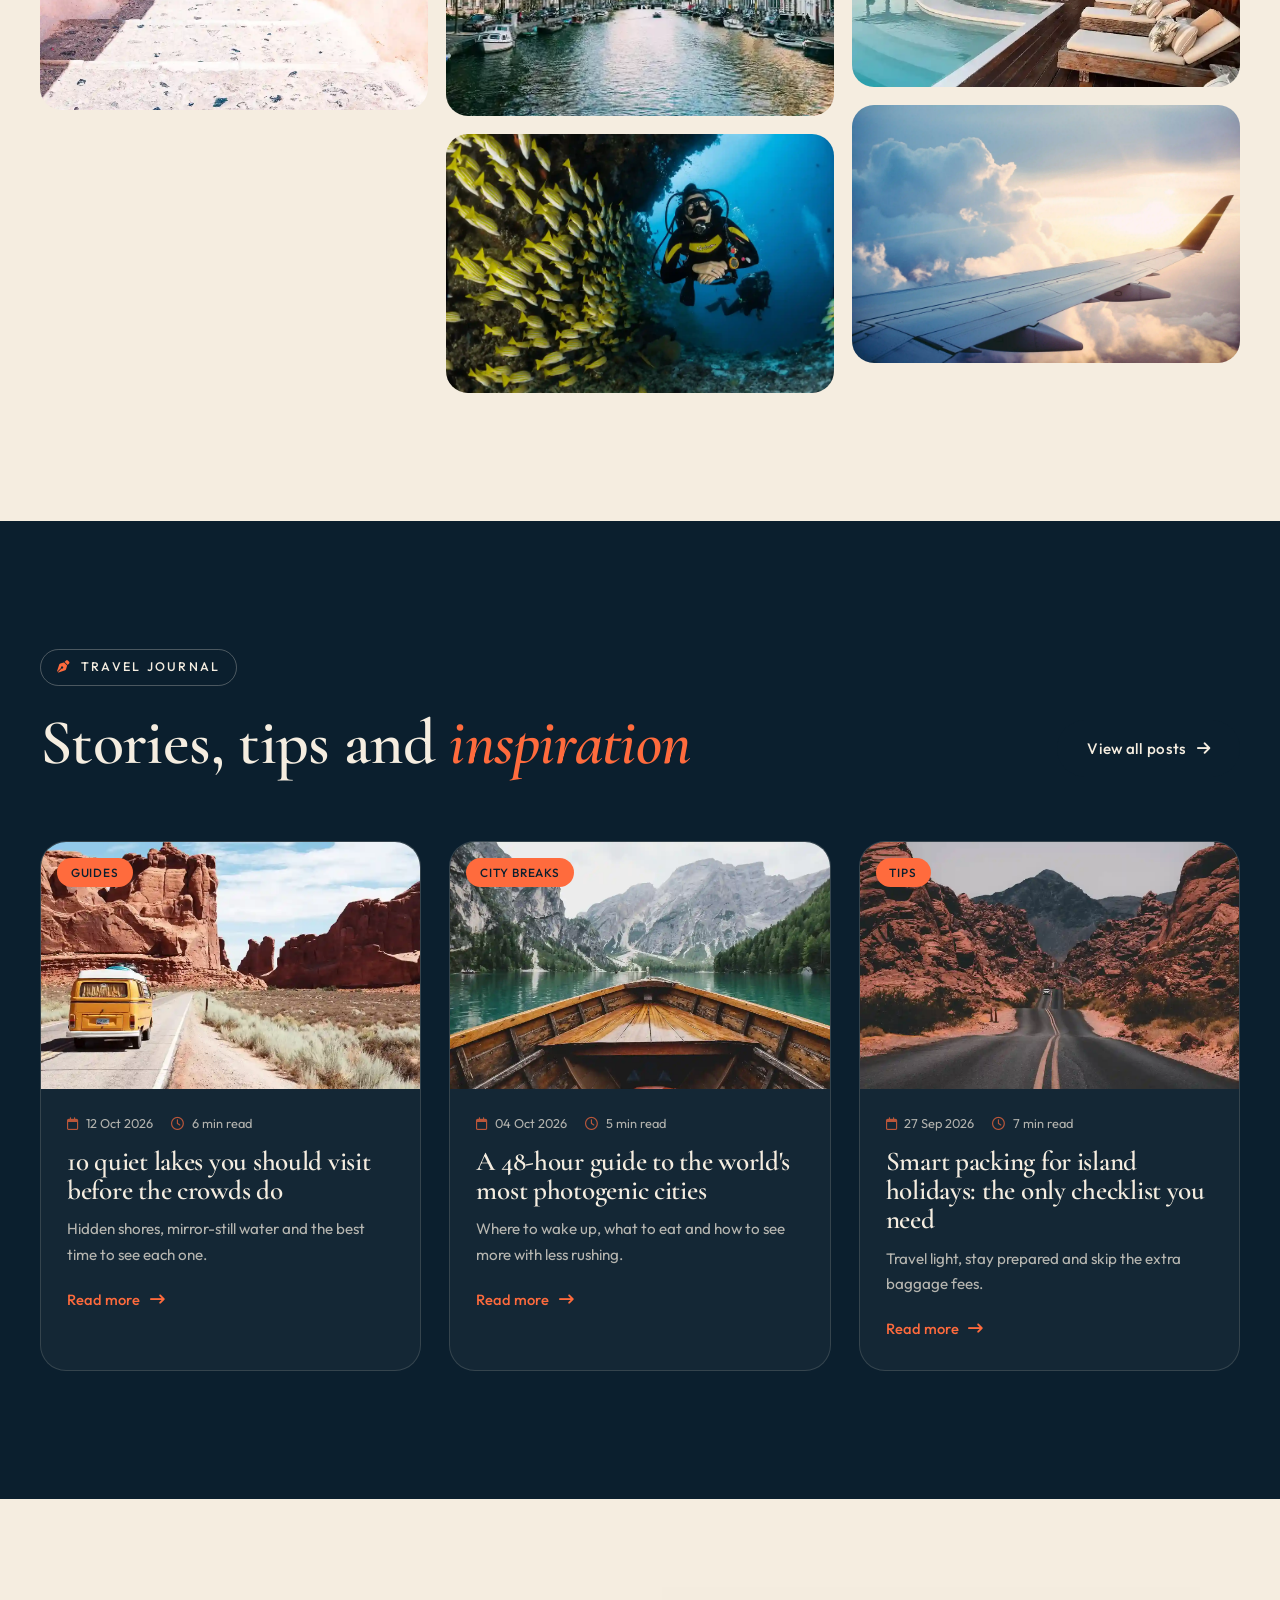
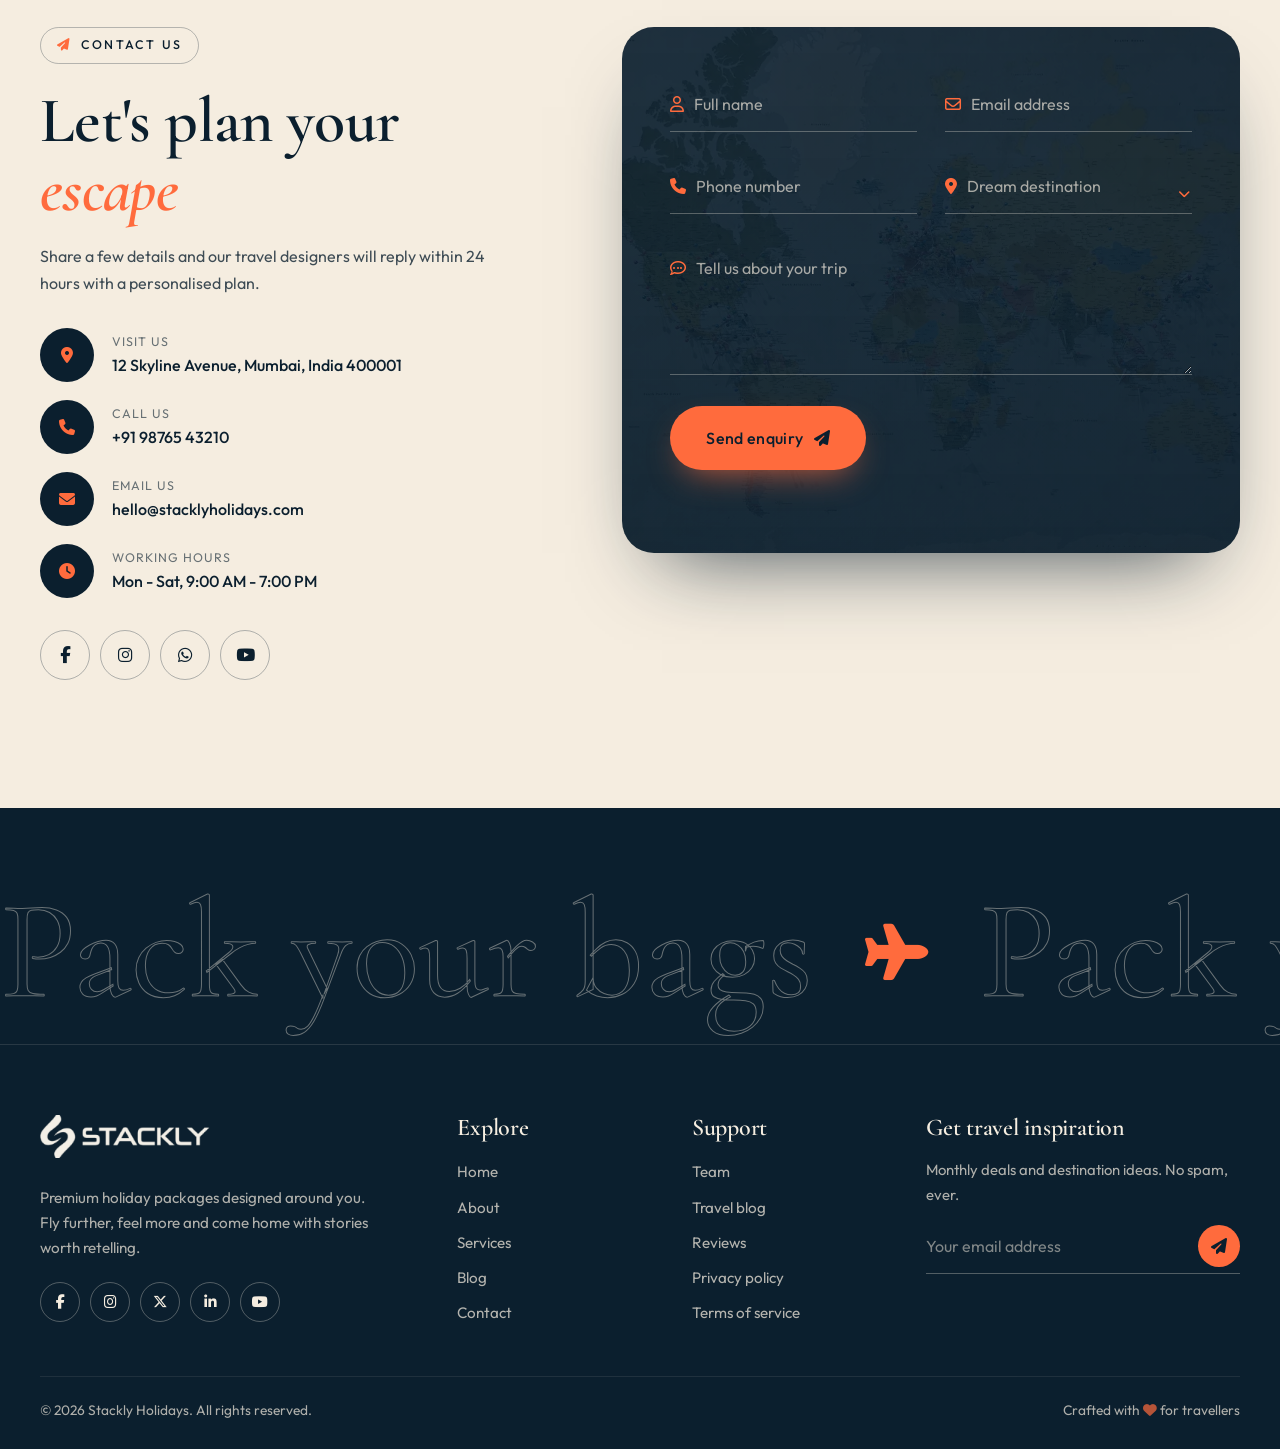
==== commit a65c7d61: "footer" ====
--- a/index.html
+++ b/index.html
@@ -607,7 +607,7 @@
       <div class="foot-col">
         <h4>Support</h4>
         <ul>
-          <li><a href="404.html">Services</a></li><li><a href="404.html">Travel blog</a></li><li><a href="contact.html">Contact</a></li><li><a href="404.html">Privacy policy</a></li><li><a href="404.html">Terms of service</a></li>
+          <li><a href="404.html">Team</a></li><li><a href="404.html">Travel blog</a></li><li><a href="404.html">Reviews</a></li><li><a href="404.html">Privacy policy</a></li><li><a href="404.html">Terms of service</a></li>
         </ul>
       </div>
       <div class="foot-news">
